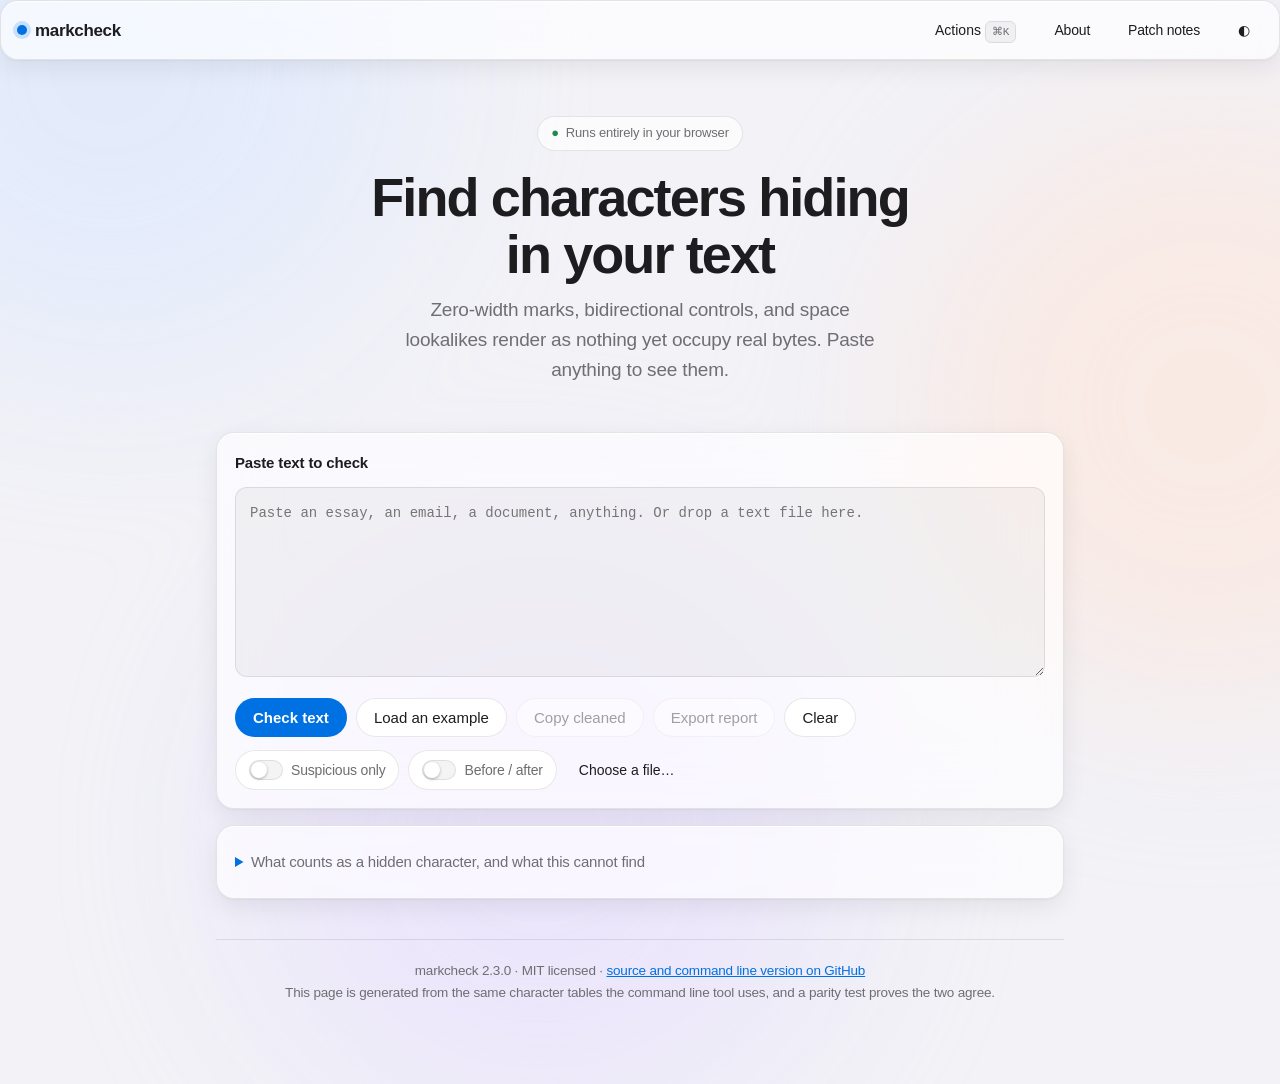
==== web/index.html @ 1e8bc2db "2.3.0: social preview cards A link to the site shared as a bare URL with no title, summary, or image" ====
<!DOCTYPE html>
<html lang="en">
<head>
<meta charset="utf-8">
<meta name="viewport" content="width=device-width, initial-scale=1">
<!-- frame-ancestors is deliberately absent: the CSP spec ignores it when the
     policy arrives in a meta element, so listing it here would imply a
     clickjacking protection that does not exist. It is sent as an HTTP response
     header instead (see web/vercel.json). connect-src 'none' is honoured in meta
     and is what backs the "nothing is uploaded" claim. -->
<meta http-equiv="Content-Security-Policy" content="default-src 'none';
  script-src 'unsafe-inline'; style-src 'unsafe-inline'; base-uri 'none';
  form-action 'none'; connect-src 'none'">
<meta name="referrer" content="no-referrer">
<meta name="color-scheme" content="light dark">
<title>markcheck - find hidden characters in text</title>
<meta name="description" content="Paste text and see the invisible Unicode
characters hiding in it. Runs entirely in your browser. Nothing is uploaded.">
<link rel="canonical" href="https://markcheck.org/">
<meta property="og:type" content="website">
<meta property="og:site_name" content="markcheck">
<meta property="og:url" content="https://markcheck.org/">
<meta property="og:title" content="markcheck - find hidden characters in text">
<meta property="og:description" content="Paste text and see the invisible Unicode characters hiding in it. Zero-width marks, bidirectional controls, and space lookalikes. Runs entirely in your browser; nothing is uploaded.">
<meta property="og:image" content="https://markcheck.org/og.png">
<meta property="og:image:width" content="1200">
<meta property="og:image:height" content="630">
<meta property="og:image:alt" content="markcheck: find characters hiding in your text">
<meta name="twitter:card" content="summary_large_image">
<meta name="twitter:title" content="markcheck - find hidden characters in text">
<meta name="twitter:description" content="Paste text and see the invisible Unicode characters hiding in it. Zero-width marks, bidirectional controls, and space lookalikes. Runs entirely in your browser; nothing is uploaded.">
<meta name="twitter:image" content="https://markcheck.org/og.png">
<style>
  /* Light is the base palette; dark overrides only the tokens. Both are also
     reachable through [data-theme] so the manual toggle wins in either
     direction, including against the OS preference. */
  :root {
    --bg: #f2f2f7;
    --bg-tint-a: #d8e6ff;
    --bg-tint-b: #ffe4d6;
    --bg-tint-c: #e6dcff;
    --glass: rgba(255, 255, 255, 0.66);
    --glass-solid: #ffffff;
    --glass-strong: rgba(255, 255, 255, 0.82);
    --edge: rgba(0, 0, 0, 0.09);
    --edge-lit: rgba(255, 255, 255, 0.9);
    --ink: #1d1d1f;
    --dim: #6e6e73;
    --faint: rgba(0, 0, 0, 0.045);
    --accent: #0071e3;
    --accent-ink: #ffffff;
    --ok: #1d8a4e;
    --info: #6e6e73;
    --low: #0a7ea4;
    --med: #b26a00;
    --high: #c9342b;
    --shadow: 0 1px 2px rgba(0,0,0,.05), 0 8px 24px rgba(0,0,0,.07);
    --shadow-lg: 0 2px 6px rgba(0,0,0,.06), 0 20px 50px rgba(0,0,0,.12);
    --radius: 18px;
    --radius-sm: 12px;
    --mono: ui-monospace, SFMono-Regular, "SF Mono", Menlo, Consolas, monospace;
    --sans: -apple-system, BlinkMacSystemFont, "SF Pro Text", "Segoe UI", Roboto,
            Helvetica, Arial, sans-serif;
    /* An overshoot curve reads as "physical" without a physics engine. */
    --spring: cubic-bezier(0.34, 1.56, 0.64, 1);
    --ease: cubic-bezier(0.22, 1, 0.36, 1);
  }
  @media (prefers-color-scheme: dark) {
    :root:not([data-theme="light"]) {
      --bg: #000000;
      --bg-tint-a: #0a2f6b;
      --bg-tint-b: #5c2a00;
      --bg-tint-c: #35206b;
      --glass: rgba(28, 28, 30, 0.62);
      --glass-solid: #1c1c1e;
      --glass-strong: rgba(38, 38, 41, 0.86);
      --edge: rgba(255, 255, 255, 0.11);
      --edge-lit: rgba(255, 255, 255, 0.14);
      --ink: #f5f5f7;
      --dim: #98989d;
      --faint: rgba(255, 255, 255, 0.06);
      --accent: #0a84ff;
      --ok: #30d158;
      --info: #98989d;
      --low: #64d2ff;
      --med: #ff9f0a;
      --high: #ff453a;
      --shadow: 0 1px 2px rgba(0,0,0,.4), 0 8px 24px rgba(0,0,0,.5);
      --shadow-lg: 0 2px 6px rgba(0,0,0,.5), 0 20px 50px rgba(0,0,0,.6);
    }
  }
  :root[data-theme="dark"] {
    --bg: #000000;
    --bg-tint-a: #0a2f6b;
    --bg-tint-b: #5c2a00;
    --bg-tint-c: #35206b;
    --glass: rgba(28, 28, 30, 0.62);
    --glass-solid: #1c1c1e;
    --glass-strong: rgba(38, 38, 41, 0.86);
    --edge: rgba(255, 255, 255, 0.11);
    --edge-lit: rgba(255, 255, 255, 0.14);
    --ink: #f5f5f7;
    --dim: #98989d;
    --faint: rgba(255, 255, 255, 0.06);
    --accent: #0a84ff;
    --ok: #30d158;
    --info: #98989d;
    --low: #64d2ff;
    --med: #ff9f0a;
    --high: #ff453a;
    --shadow: 0 1px 2px rgba(0,0,0,.4), 0 8px 24px rgba(0,0,0,.5);
    --shadow-lg: 0 2px 6px rgba(0,0,0,.5), 0 20px 50px rgba(0,0,0,.6);
  }

  * { box-sizing: border-box; }
  /* The nav is sticky, so anything scrolled to must stop clear of it or it
     lands underneath and cannot be clicked. */
  html { -webkit-text-size-adjust: 100%; scroll-padding-top: 76px; }
  body {
    margin: 0; background: var(--bg); color: var(--ink);
    font: 17px/1.6 var(--sans);
    letter-spacing: -0.011em;
    -webkit-font-smoothing: antialiased;
    min-height: 100vh;
    overflow-x: hidden;
  }

  /* Depth behind the glass. Fixed and pointer-events:none so it never
     interferes with selection or hit-testing. */
  .aura {
    position: fixed; inset: -20vmax; z-index: -1; pointer-events: none;
    filter: blur(90px); opacity: 0.55;
  }
  .aura i {
    position: absolute; display: block; border-radius: 50%;
    width: 46vmax; height: 46vmax;
  }
  .aura i:nth-child(1) { background: var(--bg-tint-a); top: 2%; left: 4%;
    animation: drift1 34s var(--ease) infinite alternate; }
  .aura i:nth-child(2) { background: var(--bg-tint-b); top: 26%; right: 2%;
    animation: drift2 42s var(--ease) infinite alternate; }
  .aura i:nth-child(3) { background: var(--bg-tint-c); bottom: 2%; left: 28%;
    animation: drift3 38s var(--ease) infinite alternate; }
  @keyframes drift1 { to { transform: translate3d(8vmax, 6vmax, 0) scale(1.15); } }
  @keyframes drift2 { to { transform: translate3d(-9vmax, 8vmax, 0) scale(1.1); } }
  @keyframes drift3 { to { transform: translate3d(6vmax, -7vmax, 0) scale(1.18); } }

  /* The glass surface. Applied only to a handful of large containers: a
     backdrop-filter per table row or preview span would be ruinous on a big
     paste, where the preview alone can emit thousands of nodes. */
  .glass {
    background: var(--glass);
    -webkit-backdrop-filter: blur(28px) saturate(180%);
    backdrop-filter: blur(28px) saturate(180%);
    border: 1px solid var(--edge);
    border-radius: var(--radius);
    box-shadow: var(--shadow), inset 0 1px 0 var(--edge-lit);
  }
  @supports not ((backdrop-filter: blur(1px)) or
                 (-webkit-backdrop-filter: blur(1px))) {
    .glass { background: var(--glass-solid); }
  }

  nav {
    position: sticky; top: 0; z-index: 50;
    display: flex; align-items: center; gap: 12px;
    padding: 10px 16px; margin: 0 0 8px;
    border-radius: 0; border-width: 0 0 1px;
    background: var(--glass-strong);
  }
  nav .wordmark {
    font-weight: 700; font-size: 17px; letter-spacing: -0.02em;
    display: flex; align-items: center; gap: 8px; margin-right: auto;
  }
  nav .dot {
    width: 10px; height: 10px; border-radius: 50%; background: var(--accent);
    box-shadow: 0 0 0 4px color-mix(in srgb, var(--accent) 18%, transparent);
  }
  nav a, .ghost {
    color: var(--ink); text-decoration: none; font-size: 14px;
    padding: 7px 12px; border-radius: 999px; border: 1px solid transparent;
    background: transparent; cursor: pointer; font-family: inherit;
    transition: background .25s var(--ease), border-color .25s var(--ease),
                transform .25s var(--spring);
  }
  nav a:hover, .ghost:hover { background: var(--faint); border-color: var(--edge); }
  nav a:active, .ghost:active { transform: scale(0.96); }
  .kbd {
    font: 11px/1 var(--mono); padding: 4px 6px; border-radius: 6px;
    border: 1px solid var(--edge); background: var(--faint); color: var(--dim);
  }

  main { max-width: 880px; margin: 0 auto; padding: 22px 16px 80px; }

  header.hero { text-align: center; padding: 26px 8px 30px; }
  header.hero h1 {
    font-size: clamp(34px, 7vw, 54px); line-height: 1.05; margin: 0 0 12px;
    letter-spacing: -0.035em; font-weight: 700;
  }
  header.hero p { color: var(--dim); margin: 0 auto; max-width: 46ch;
    font-size: clamp(16px, 2.2vw, 19px); }
  .badge {
    display: inline-flex; align-items: center; gap: 7px; margin-bottom: 18px;
    padding: 6px 13px; border-radius: 999px; font-size: 13px; color: var(--dim);
    border: 1px solid var(--edge); background: var(--glass);
  }
  .badge b { color: var(--ok); font-weight: 600; }

  .card { padding: 18px; margin: 16px 0; }
  .card h2 { font-size: 15px; margin: 0 0 12px; letter-spacing: -0.01em; }

  .drop { position: relative; }
  .drop.over::after {
    content: "Drop a text file to scan it here";
    position: absolute; inset: 0; display: grid; place-items: center;
    border-radius: var(--radius-sm); font-size: 15px; font-weight: 600;
    border: 2px dashed var(--accent); color: var(--accent);
    background: color-mix(in srgb, var(--accent) 10%, var(--glass-solid));
  }
  textarea {
    width: 100%; min-height: 190px; padding: 14px; border-radius: var(--radius-sm);
    border: 1px solid var(--edge); background: var(--faint);
    color: var(--ink); font: 14px/1.7 var(--mono); resize: vertical;
    transition: border-color .25s var(--ease), box-shadow .25s var(--ease);
  }
  textarea:focus {
    outline: none; border-color: var(--accent);
    box-shadow: 0 0 0 4px color-mix(in srgb, var(--accent) 22%, transparent);
  }

  .row { display: flex; flex-wrap: wrap; gap: 9px; margin-top: 13px;
         align-items: center; }
  button {
    font: 15px/1 var(--sans); font-weight: 500; padding: 11px 17px;
    border-radius: 999px; border: 1px solid var(--edge);
    background: var(--glass-solid); color: var(--ink); cursor: pointer;
    transition: transform .28s var(--spring), box-shadow .28s var(--ease),
                background .2s var(--ease), opacity .2s var(--ease);
  }
  button:hover:not([disabled]) { transform: translateY(-1px);
    box-shadow: var(--shadow); }
  button:active:not([disabled]) { transform: scale(0.96); }
  button:focus-visible, textarea:focus-visible, a:focus-visible,
  .ghost:focus-visible, .toggle:focus-visible,
  /* The toggle's real checkbox is visually hidden, so focus lands on an
     invisible element. Promote the ring to the label the visitor can see. */
  .toggle:has(input:focus-visible) {
    outline: 2px solid var(--accent); outline-offset: 2px;
  }
  button.primary {
    background: var(--accent); border-color: transparent; color: var(--accent-ink);
    font-weight: 600;
  }
  button[disabled] { opacity: 0.4; cursor: not-allowed; }

  .toggle {
    display: inline-flex; align-items: center; gap: 8px; cursor: pointer;
    font-size: 14px; color: var(--dim); padding: 8px 13px; border-radius: 999px;
    border: 1px solid var(--edge); background: var(--glass-solid);
    transition: color .2s var(--ease), border-color .2s var(--ease);
  }
  .toggle input { position: absolute; opacity: 0; pointer-events: none; }
  .toggle .track {
    width: 34px; height: 20px; border-radius: 999px; background: var(--faint);
    border: 1px solid var(--edge); position: relative;
    transition: background .3s var(--ease);
  }
  .toggle .track::after {
    content: ""; position: absolute; top: 1px; left: 1px;
    width: 16px; height: 16px; border-radius: 50%; background: var(--glass-solid);
    box-shadow: 0 1px 3px rgba(0,0,0,.3);
    transition: transform .32s var(--spring);
  }
  .toggle input:checked + .track { background: var(--accent); }
  .toggle input:checked + .track::after { transform: translateX(14px); }
  .toggle:has(input:checked) { color: var(--ink); border-color: var(--accent); }

  .verdict {
    /* Top-aligned, not centred: the lede grows taller than the number once the
       severity bar and chips are in it, and centring floats the figure away
       from the sentence it belongs to. */
    display: flex; align-items: flex-start; gap: 16px; padding: 18px 20px;
    border-left: 3px solid var(--edge);
  }
  .verdict.clean { border-left-color: var(--ok); }
  .verdict.found { border-left-color: var(--high); }
  .verdict .num {
    font-size: 40px; font-weight: 700; letter-spacing: -0.03em;
    font-variant-numeric: tabular-nums; line-height: 1;
    /* Optically seat the digits on the lede's first baseline. */
    margin-top: -2px;
  }
  .verdict .lede { font-size: 15px; color: var(--dim); }
  .verdict .lede strong { color: var(--ink); font-weight: 600; }

  .chips { display: flex; flex-wrap: wrap; gap: 7px; margin-top: 12px; }
  .chip {
    display: inline-flex; align-items: center; gap: 6px; padding: 5px 11px;
    border-radius: 999px; font-size: 12.5px; font-weight: 500;
    border: 1px solid var(--edge); background: var(--faint); color: var(--dim);
  }
  .chip::before {
    content: ""; width: 7px; height: 7px; border-radius: 50%;
    background: currentColor;
  }
  .chip.info { color: var(--info); }
  .chip.low { color: var(--low); }
  .chip.medium { color: var(--med); }
  .chip.high { color: var(--high); }

  /* Severity bar: one flex row of weighted segments. Pure CSS, no chart lib. */
  .sevbar {
    display: flex; height: 8px; border-radius: 999px; overflow: hidden;
    margin-top: 14px; background: var(--faint);
  }
  .sevbar span { transition: flex-grow .7s var(--ease); }
  .sevbar .info { background: var(--info); }
  .sevbar .low { background: var(--low); }
  .sevbar .medium { background: var(--med); }
  .sevbar .high { background: var(--high); }

  table { width: 100%; border-collapse: collapse; font-size: 14px; }
  th, td { text-align: left; padding: 10px 12px;
    border-bottom: 1px solid var(--edge); vertical-align: top; }
  th { color: var(--dim); font-weight: 600; font-size: 12px;
    text-transform: uppercase; letter-spacing: 0.04em; }
  tbody tr { transition: background .18s var(--ease); }
  tbody tr:hover { background: var(--faint); }
  td.cp { font-family: var(--mono); white-space: nowrap; font-size: 13px; }
  .legit { color: var(--ok); font-size: 12.5px; }
  .marker {
    background: var(--high); color: #fff; border-radius: 4px; padding: 0 4px;
    font-family: var(--mono); font-size: 11px;
  }
  #preview {
    white-space: pre-wrap; word-break: break-word; font: 13px/2 var(--mono);
    background: var(--faint); border: 1px solid var(--edge);
    border-radius: var(--radius-sm); padding: 14px; margin-top: 10px;
    max-height: 420px; overflow: auto;
  }
  .scroll { overflow-x: auto; -webkit-overflow-scrolling: touch; }
  .note { color: var(--dim); font-size: 13px; margin: 12px 0 0; }

  details { margin-top: 20px; }
  summary { cursor: pointer; color: var(--dim); font-size: 15px; padding: 6px 0; }
  summary::marker { color: var(--accent); }
  .scope { font-size: 15px; color: var(--dim); }
  .scope strong { color: var(--ink); }

  footer {
    margin-top: 40px; padding-top: 20px; border-top: 1px solid var(--edge);
    color: var(--dim); font-size: 13.5px; text-align: center;
  }
  footer a { color: var(--accent); }
  .visits {
    display: inline-flex; align-items: center; gap: 7px; margin-top: 12px;
    padding: 6px 13px; border-radius: 999px; font-size: 12.5px;
    border: 1px solid var(--edge); background: var(--faint);
    font-variant-numeric: tabular-nums;
  }

  /* Command palette */
  .scrim {
    position: fixed; inset: 0; z-index: 100; display: none;
    background: rgba(0,0,0,.32); padding: 12vh 16px 16px;
    -webkit-backdrop-filter: blur(6px); backdrop-filter: blur(6px);
  }
  .scrim[open] { display: block; animation: fade .2s var(--ease); }
  .palette {
    max-width: 560px; margin: 0 auto; overflow: hidden;
    background: var(--glass-strong);
    -webkit-backdrop-filter: blur(34px) saturate(180%);
    backdrop-filter: blur(34px) saturate(180%);
    border: 1px solid var(--edge); border-radius: var(--radius);
    box-shadow: var(--shadow-lg);
    animation: pop .32s var(--spring);
  }
  .palette input {
    width: 100%; padding: 17px 20px; border: 0; border-bottom: 1px solid var(--edge);
    background: transparent; color: var(--ink); font: 17px var(--sans);
  }
  .palette input:focus { outline: none; }
  .palette ul { list-style: none; margin: 0; padding: 7px; max-height: 44vh;
    overflow: auto; }
  .palette li {
    padding: 11px 14px; border-radius: 10px; cursor: pointer; font-size: 15px;
    display: flex; align-items: center; gap: 11px;
  }
  .palette li[aria-selected="true"] { background: var(--accent);
    color: var(--accent-ink); }
  .palette li[aria-selected="true"] .hint { color: var(--accent-ink); opacity: .8; }
  .palette .hint { margin-left: auto; font-size: 12px; color: var(--dim); }
  .palette .empty { padding: 22px; text-align: center; color: var(--dim);
    font-size: 14px; }

  #toast {
    position: fixed; left: 50%; bottom: 26px; z-index: 200;
    transform: translate(-50%, 130%); opacity: 0;
    padding: 12px 20px; border-radius: 999px; font-size: 14px; font-weight: 500;
    background: var(--glass-strong); border: 1px solid var(--edge);
    -webkit-backdrop-filter: blur(24px); backdrop-filter: blur(24px);
    box-shadow: var(--shadow-lg); pointer-events: none;
    transition: transform .45s var(--spring), opacity .3s var(--ease);
  }
  #toast.show { transform: translate(-50%, 0); opacity: 1; }

  .reveal { animation: rise .5s var(--ease) both; }
  @keyframes rise { from { opacity: 0; transform: translateY(10px); } }
  @keyframes fade { from { opacity: 0; } }
  @keyframes pop { from { opacity: 0; transform: translateY(-8px) scale(.97); } }

  @media (max-width: 560px) {
    main { padding: 16px 12px 64px; }
    .row button, .row .toggle { flex: 1 1 auto; justify-content: center; }
    nav .hide-sm { display: none; }
    .verdict { flex-direction: column; align-items: flex-start; gap: 8px; }
  }

  /* Accessibility: motion, transparency, and contrast are user preferences,
     not decoration we get to insist on. */
  @media (prefers-reduced-motion: reduce) {
    *, *::before, *::after {
      animation-duration: .001ms !important; animation-iteration-count: 1 !important;
      transition-duration: .001ms !important; scroll-behavior: auto !important;
    }
  }
  @media (prefers-reduced-transparency: reduce) {
    .glass, nav, .palette, #toast { background: var(--glass-solid);
      -webkit-backdrop-filter: none; backdrop-filter: none; }
    .aura { display: none; }
  }
  @media (prefers-contrast: more) {
    :root { --edge: currentColor; --dim: var(--ink); }
    .glass, nav, .palette { background: var(--glass-solid);
      -webkit-backdrop-filter: none; backdrop-filter: none; }
    .aura { display: none; }
  }
</style>
</head>
<body>
<div class="aura" aria-hidden="true"><i></i><i></i><i></i></div>

<nav class="glass">
  <span class="wordmark"><span class="dot"></span>markcheck</span>
  <button class="ghost hide-sm" id="palette-open" aria-label="Open command palette">
    Actions <span class="kbd">⌘K</span>
  </button>
  <a href="about.html">About</a>
  <a href="changelog.html">Patch notes</a>
  <button class="ghost" id="theme" aria-label="Switch colour theme"
    title="Switch colour theme">◐</button>
</nav>

<main>
  <header class="hero">
    <span class="badge"><b>●</b> Runs entirely in your browser</span>
    <h1>Find characters hiding<br>in your text</h1>
    <p>Zero-width marks, bidirectional controls, and space lookalikes render as
      nothing yet occupy real bytes. Paste anything to see them.</p>
  </header>

  <section class="card glass drop" id="drop">
    <h2><label for="input">Paste text to check</label></h2>
    <textarea id="input" spellcheck="false"
      placeholder="Paste an essay, an email, a document, anything. Or drop a text file here."></textarea>
    <div class="row">
      <button class="primary" id="scan">Check text</button>
      <button id="demo">Load an example</button>
      <button id="clean">Copy cleaned</button>
      <button id="export">Export report</button>
      <button id="clear">Clear</button>
    </div>
    <div class="row">
      <label class="toggle" title="Hide the annotated, likely-legitimate hits">
        <input type="checkbox" id="susp"><span class="track"></span>
        Suspicious only
      </label>
      <label class="toggle" title="Show the cleaned text beside the original">
        <input type="checkbox" id="diff"><span class="track"></span>
        Before / after
      </label>
      <input type="file" id="file" accept=".txt,.md,.csv,.json,.log,text/*"
        hidden>
      <button class="ghost" id="pick">Choose a file…</button>
    </div>
  </section>

  <noscript>
    <p class="card glass">This page needs JavaScript. It runs the whole scan
      locally in your browser, which is why nothing is ever uploaded.</p>
  </noscript>

  <div id="out" role="status" aria-live="polite"></div>

  <details class="card glass">
    <summary>What counts as a hidden character, and what this cannot find</summary>
    <div class="scope">
      <p>Six categories of characters that render as nothing, or as an ordinary
      space, while occupying real bytes: zero-width characters, invisible format
      controls, bidirectional controls, variation selectors, nonstandard
      whitespace, and the Unicode Tags block. People use that gap for text
      watermarking, for steganographic payloads, and for Trojan-Source attacks
      (CVE-2021-42574). A seventh, opt-in category covering every remaining
      Unicode default-ignorable code point is available in the command line
      tool.</p>
      <p><strong>Every hit is rated.</strong> Annotated, likely-legitimate uses
      (a byte-order mark at the start of a file, a joiner between two emoji,
      French punctuation spacing) are <em>info</em>. Unexplained invisibles are
      <em>medium</em>. The members that reorder text or smuggle payloads are
      <em>high</em>. "Suspicious only" hides the benign ones.</p>
      <p><strong>What this cannot find.</strong> Statistical watermarks, the
      kind that bias which ordinary word a model picks, add no characters at
      all. Nothing in the bytes can reveal them, so no scanner can find them,
      this one included. A hidden-character mark and a statistical one are
      different mechanisms, and only the first leaves anything to find. Where a
      vendor is reported to use either, treat that claim as something to verify
      against that vendor's own documentation: markcheck carries no vendor list
      and takes no position on intent.</p>
      <p><strong>A clean result means "no hidden characters."</strong> It does
      not mean "not AI-generated."</p>
    </div>
  </details>

  <footer>
    markcheck 2.3.0 &middot; MIT licensed &middot;
    <a href="https://github.com/MavProDev/markcheck" rel="noopener noreferrer">source
    and command line version on GitHub</a><br>
    This page is generated from the same character tables the command line tool
    uses, and a parity test proves the two agree.
    <br><!--VISITOR_COUNT-->
  </footer>
</main>

<div class="scrim" id="scrim" role="dialog" aria-modal="true"
  aria-label="Command palette">
  <div class="palette">
    <input id="palette-input" placeholder="Type a command…" spellcheck="false"
      autocomplete="off">
    <ul id="palette-list" role="listbox"></ul>
  </div>
</div>

<div id="toast" role="status" aria-live="polite"></div>

<script>
// GENERATED FROM markcheck.py. Do not edit by hand.
// Regenerate with tools/build_web.py so the browser and the CLI cannot drift.
const T = {"SINGLES":{"173":["SOFT HYPHEN","invisible-format"],"847":["COMBINING GRAPHEME JOINER","invisible-format"],"1564":["ARABIC LETTER MARK","bidi"],"4447":["HANGUL CHOSEONG FILLER","invisible-format"],"4448":["HANGUL JUNGSEONG FILLER","invisible-format"],"6068":["KHMER VOWEL INHERENT AQ","invisible-format"],"6069":["KHMER VOWEL INHERENT AA","invisible-format"],"6158":["MONGOLIAN VOWEL SEPARATOR","invisible-format"],"8203":["ZERO WIDTH SPACE","zero-width"],"8204":["ZERO WIDTH NON-JOINER","zero-width"],"8205":["ZERO WIDTH JOINER","zero-width"],"8206":["LEFT-TO-RIGHT MARK","bidi"],"8207":["RIGHT-TO-LEFT MARK","bidi"],"8234":["LEFT-TO-RIGHT EMBEDDING","bidi"],"8235":["RIGHT-TO-LEFT EMBEDDING","bidi"],"8236":["POP DIRECTIONAL FORMATTING","bidi"],"8237":["LEFT-TO-RIGHT OVERRIDE","bidi"],"8238":["RIGHT-TO-LEFT OVERRIDE","bidi"],"8288":["WORD JOINER","zero-width"],"8289":["FUNCTION APPLICATION","zero-width"],"8290":["INVISIBLE TIMES","zero-width"],"8291":["INVISIBLE SEPARATOR","zero-width"],"8292":["INVISIBLE PLUS","zero-width"],"8294":["LEFT-TO-RIGHT ISOLATE","bidi"],"8295":["RIGHT-TO-LEFT ISOLATE","bidi"],"8296":["FIRST STRONG ISOLATE","bidi"],"8297":["POP DIRECTIONAL ISOLATE","bidi"],"8298":["INHIBIT SYMMETRIC SWAPPING","invisible-format"],"8299":["ACTIVATE SYMMETRIC SWAPPING","invisible-format"],"8300":["INHIBIT ARABIC FORM SHAPING","invisible-format"],"8301":["ACTIVATE ARABIC FORM SHAPING","invisible-format"],"8302":["NATIONAL DIGIT SHAPES","invisible-format"],"8303":["NOMINAL DIGIT SHAPES","invisible-format"],"10240":["BRAILLE PATTERN BLANK","invisible-format"],"12644":["HANGUL FILLER","invisible-format"],"65279":["ZERO WIDTH NO-BREAK SPACE (BOM)","zero-width"],"65440":["HALFWIDTH HANGUL FILLER","invisible-format"],"65529":["INTERLINEAR ANNOTATION ANCHOR","invisible-format"],"65530":["INTERLINEAR ANNOTATION SEPARATOR","invisible-format"],"65531":["INTERLINEAR ANNOTATION TERMINATOR","invisible-format"]},"WS":{"133":"NEXT LINE (NEL)","160":"NO-BREAK SPACE","5760":"OGHAM SPACE MARK","8192":"EN QUAD","8193":"EM QUAD","8194":"EN SPACE","8195":"EM SPACE","8196":"THREE-PER-EM SPACE","8197":"FOUR-PER-EM SPACE","8198":"SIX-PER-EM SPACE","8199":"FIGURE SPACE","8200":"PUNCTUATION SPACE","8201":"THIN SPACE","8202":"HAIR SPACE","8232":"LINE SEPARATOR","8233":"PARAGRAPH SEPARATOR","8239":"NARROW NO-BREAK SPACE","8287":"MEDIUM MATHEMATICAL SPACE","12288":"IDEOGRAPHIC SPACE"},"TAGS":{"917505":"LANGUAGE TAG","917536":"TAG SPACE","917537":"TAG EXCLAMATION MARK","917538":"TAG QUOTATION MARK","917539":"TAG NUMBER SIGN","917540":"TAG DOLLAR SIGN","917541":"TAG PERCENT SIGN","917542":"TAG AMPERSAND","917543":"TAG APOSTROPHE","917544":"TAG LEFT PARENTHESIS","917545":"TAG RIGHT PARENTHESIS","917546":"TAG ASTERISK","917547":"TAG PLUS SIGN","917548":"TAG COMMA","917549":"TAG HYPHEN-MINUS","917550":"TAG FULL STOP","917551":"TAG SOLIDUS","917552":"TAG DIGIT ZERO","917553":"TAG DIGIT ONE","917554":"TAG DIGIT TWO","917555":"TAG DIGIT THREE","917556":"TAG DIGIT FOUR","917557":"TAG DIGIT FIVE","917558":"TAG DIGIT SIX","917559":"TAG DIGIT SEVEN","917560":"TAG DIGIT EIGHT","917561":"TAG DIGIT NINE","917562":"TAG COLON","917563":"TAG SEMICOLON","917564":"TAG LESS-THAN SIGN","917565":"TAG EQUALS SIGN","917566":"TAG GREATER-THAN SIGN","917567":"TAG QUESTION MARK","917568":"TAG COMMERCIAL AT","917569":"TAG LATIN CAPITAL LETTER A","917570":"TAG LATIN CAPITAL LETTER B","917571":"TAG LATIN CAPITAL LETTER C","917572":"TAG LATIN CAPITAL LETTER D","917573":"TAG LATIN CAPITAL LETTER E","917574":"TAG LATIN CAPITAL LETTER F","917575":"TAG LATIN CAPITAL LETTER G","917576":"TAG LATIN CAPITAL LETTER H","917577":"TAG LATIN CAPITAL LETTER I","917578":"TAG LATIN CAPITAL LETTER J","917579":"TAG LATIN CAPITAL LETTER K","917580":"TAG LATIN CAPITAL LETTER L","917581":"TAG LATIN CAPITAL LETTER M","917582":"TAG LATIN CAPITAL LETTER N","917583":"TAG LATIN CAPITAL LETTER O","917584":"TAG LATIN CAPITAL LETTER P","917585":"TAG LATIN CAPITAL LETTER Q","917586":"TAG LATIN CAPITAL LETTER R","917587":"TAG LATIN CAPITAL LETTER S","917588":"TAG LATIN CAPITAL LETTER T","917589":"TAG LATIN CAPITAL LETTER U","917590":"TAG LATIN CAPITAL LETTER V","917591":"TAG LATIN CAPITAL LETTER W","917592":"TAG LATIN CAPITAL LETTER X","917593":"TAG LATIN CAPITAL LETTER Y","917594":"TAG LATIN CAPITAL LETTER Z","917595":"TAG LEFT SQUARE BRACKET","917596":"TAG REVERSE SOLIDUS","917597":"TAG RIGHT SQUARE BRACKET","917598":"TAG CIRCUMFLEX ACCENT","917599":"TAG LOW LINE","917600":"TAG GRAVE ACCENT","917601":"TAG LATIN SMALL LETTER A","917602":"TAG LATIN SMALL LETTER B","917603":"TAG LATIN SMALL LETTER C","917604":"TAG LATIN SMALL LETTER D","917605":"TAG LATIN SMALL LETTER E","917606":"TAG LATIN SMALL LETTER F","917607":"TAG LATIN SMALL LETTER G","917608":"TAG LATIN SMALL LETTER H","917609":"TAG LATIN SMALL LETTER I","917610":"TAG LATIN SMALL LETTER J","917611":"TAG LATIN SMALL LETTER K","917612":"TAG LATIN SMALL LETTER L","917613":"TAG LATIN SMALL LETTER M","917614":"TAG LATIN SMALL LETTER N","917615":"TAG LATIN SMALL LETTER O","917616":"TAG LATIN SMALL LETTER P","917617":"TAG LATIN SMALL LETTER Q","917618":"TAG LATIN SMALL LETTER R","917619":"TAG LATIN SMALL LETTER S","917620":"TAG LATIN SMALL LETTER T","917621":"TAG LATIN SMALL LETTER U","917622":"TAG LATIN SMALL LETTER V","917623":"TAG LATIN SMALL LETTER W","917624":"TAG LATIN SMALL LETTER X","917625":"TAG LATIN SMALL LETTER Y","917626":"TAG LATIN SMALL LETTER Z","917627":"TAG LEFT CURLY BRACKET","917628":"TAG VERTICAL LINE","917629":"TAG RIGHT CURLY BRACKET","917630":"TAG TILDE","917631":"CANCEL TAG"},"FVS":{"6155":"MONGOLIAN FREE VARIATION SELECTOR ONE","6156":"MONGOLIAN FREE VARIATION SELECTOR TWO","6157":"MONGOLIAN FREE VARIATION SELECTOR THREE","6159":"MONGOLIAN FREE VARIATION SELECTOR FOUR"},"REPL":{"133":"\n","160":" ","5760":" ","8192":" ","8193":" ","8194":" ","8195":" ","8196":" ","8197":" ","8198":" ","8199":" ","8200":" ","8201":" ","8202":" ","8232":"\n","8233":"\n","8239":" ","8287":" ","12288":" "},"CATEGORIES":["zero-width","invisible-format","bidi","variation-selector","tag","whitespace","default-ignorable"],"DEFAULTS":["zero-width","invisible-format","bidi","variation-selector","tag","whitespace"],"DESCRIPTIONS":{"zero-width":"Zero-advance invisibles (ZWSP, ZWJ, ZWNJ, word joiner, invisible math operators, BOM). ZWJ is also a valid emoji and Indic joiner; likely-legitimate uses are annotated.","invisible-format":"Format and filler code points that render blank (soft hyphen, grapheme joiner, script fillers, interlinear annotation, deprecated format controls).","bidi":"Bidirectional controls. Valid in RTL scripts; the override and isolate members enable Trojan-Source reordering.","variation-selector":"Variation selectors. Normally style glyphs; can carry hidden payloads.","tag":"Unicode Tags block. Invisible; used for text smuggling and prompt injection. Rare in ordinary prose.","whitespace":"Nonstandard whitespace (NBSP, narrow no-break space, en and em spaces, line and paragraph separators). Renders like a space but differs from ASCII space; the class behind the 2025 NNBSP fingerprint reports. Common in typeset and word-processor text; --exclude whitespace to skip.","default-ignorable":"OPT-IN. Every remaining Unicode Default_Ignorable_Code_Point not covered above, including reserved ranges. Off by default because it is noisy; enable with --include-default-ignorables for forensic work."},"PICTO":[[126976,129791],[9728,10175],[127462,127487],[11008,11263],[65039,65039]],"SEVERITIES":["info","low","medium","high"],"HIGH_BIDI":[[8234,8238],[8294,8297]],"DI":[[173,173],[847,847],[1564,1564],[4447,4448],[6068,6069],[6155,6159],[8203,8207],[8234,8238],[8288,8303],[12644,12644],[65024,65039],[65279,65279],[65440,65440],[65520,65528],[113824,113827],[119155,119162],[917504,921599]],"DI_NAME":"DEFAULT IGNORABLE CODE POINT","DIGITS":[[48,57],[178,179],[185,185],[1632,1641],[1776,1785],[1984,1993],[2406,2415],[2534,2543],[2662,2671],[2790,2799],[2918,2927],[3046,3055],[3174,3183],[3302,3311],[3430,3439],[3558,3567],[3664,3673],[3792,3801],[3872,3881],[4160,4169],[4240,4249],[4969,4977],[6112,6121],[6160,6169],[6470,6479],[6608,6618],[6784,6793],[6800,6809],[6992,7001],[7088,7097],[7232,7241],[7248,7257],[8304,8304],[8308,8313],[8320,8329],[9312,9320],[9332,9340],[9352,9360],[9450,9450],[9461,9469],[9471,9471],[10102,10110],[10112,10120],[10122,10130],[42528,42537],[43216,43225],[43264,43273],[43472,43481],[43504,43513],[43600,43609],[44016,44025],[65296,65305],[66720,66729],[68160,68163],[68912,68921],[69216,69224],[69714,69722],[69734,69743],[69872,69881],[69942,69951],[70096,70105],[70384,70393],[70736,70745],[70864,70873],[71248,71257],[71360,71369],[71472,71481],[71904,71913],[72016,72025],[72784,72793],[73040,73049],[73120,73129],[73552,73561],[92768,92777],[92864,92873],[93008,93017],[120782,120831],[123200,123209],[123632,123641],[124144,124153],[125264,125273],[127232,127242],[130032,130041]],"UNICODE_VERSION":"15.1.0","VERSION":"2.3.0"};

function pictographic(cp) {
  for (const [lo, hi] of T.PICTO) { if (cp >= lo && cp <= hi) return true; }
  return false;
}

function classify(cp) {
  const s = T.SINGLES[cp];
  if (s) return { name: s[0], category: s[1] };
  if ((cp >= 0xFE00 && cp <= 0xFE0F) || (cp >= 0xE0100 && cp <= 0xE01EF)) {
    const n = cp <= 0xFE0F ? cp - 0xFE00 + 1 : cp - 0xE0100 + 17;
    return { name: "VARIATION SELECTOR-" + n, category: "variation-selector" };
  }
  // Mongolian free variation selectors. U+180E (VOWEL SEPARATOR) falls in
  // this span but is handled by T.SINGLES above, so it is skipped here.
  const fvs = T.FVS[cp];
  if (fvs) return { name: fvs, category: "variation-selector" };
  const tag = T.TAGS[cp];
  if (tag) return { name: tag, category: "tag" };
  const w = T.WS[cp];
  if (w) return { name: w, category: "whitespace" };
  if (inRanges(cp, T.DI)) {
    return { name: T.DI_NAME, category: "default-ignorable" };
  }
  return null;
}

function inRanges(cp, ranges) {
  let lo = 0, hi = ranges.length - 1;
  while (lo <= hi) {
    const mid = (lo + hi) >> 1;
    if (cp < ranges[mid][0]) { hi = mid - 1; }
    else if (cp > ranges[mid][1]) { lo = mid + 1; }
    else { return true; }
  }
  return false;
}

// Mirrors markcheck.severity.
function severity(cp, category, note) {
  if (note) return "info";
  if (category === "tag" || inRanges(cp, T.HIGH_BIDI)) return "high";
  if (category === "whitespace") return "low";
  if (category === "default-ignorable") return "low";
  return "medium";
}

// Mirrors markcheck._note. isDigit reproduces Python str.isdigit exactly, from
// a range table generated off CPython itself: \p{Nd} alone misses the 128
// digits outside that category, and \p{Nd}|\p{No} over-matches (U+00BC VULGAR
// FRACTION ONE QUARTER is No, but not a digit).
function isDigit(ch) {
  return ch !== "" && inRanges(ch.codePointAt(0), T.DIGITS);
}

function note(chars, i, cp) {
  if (i === 0 && cp === 0xFEFF) return "BOM at file start (conventional)";
  if (cp === 0x200D) {
    const prev = i ? chars[i - 1].codePointAt(0) : -1;
    const nxt = i + 1 < chars.length ? chars[i + 1].codePointAt(0) : -1;
    if (pictographic(prev) && pictographic(nxt)) {
      return "joins two emoji (likely legitimate)";
    }
  }
  if (cp === 0xFE0E || cp === 0xFE0F) {
    const prev = i ? chars[i - 1].codePointAt(0) : -1;
    if (pictographic(prev)) {
      return "emoji presentation selector (likely legitimate)";
    }
  }
  if (cp === 0x00A0 || cp === 0x202F) {
    const prev = i ? chars[i - 1] : "";
    const nxt = i + 1 < chars.length ? chars[i + 1] : "";
    if (":;!?\u00BB%".includes(nxt) && nxt !== "") {
      return "French-style punctuation spacing (likely legitimate)";
    }
    if (prev === "\u00AB") {
      return "French-style punctuation spacing (likely legitimate)";
    }
    if (isDigit(prev) && isDigit(nxt)) return "digit grouping (likely legitimate)";
  }
  return "";
}

// Iterate by code point, matching Python string indexing on astral characters.
// Returns { hits, total, capped }, mirroring Python's ScanResult: total is the
// true count, hits holds at most maxHits records so a paste that is mostly
// hidden characters cannot grow an unbounded array in the tab.
function scan(text, categories, maxHits, minSeverity) {
  const threshold = T.SEVERITIES.indexOf(minSeverity || "info");
  const chars = Array.from(text);
  const hits = [];
  let total = 0, capped = false;
  let line = 1, col = 0;
  for (let i = 0; i < chars.length; i++) {
    const ch = chars[i];
    col += 1;
    const cp = ch.codePointAt(0);
    const info = classify(cp);
    if (info && categories.has(info.category)) {
      const n = note(chars, i, cp);
      const level = severity(cp, info.category, n);
      if (T.SEVERITIES.indexOf(level) >= threshold) {
        total += 1;
        if (maxHits && hits.length >= maxHits) {
          capped = true;
        } else {
          hits.push({ index: i, line: line, column: col, char: ch,
                      codepoint: cp,
                      codepointHex: "U+" + cp.toString(16).toUpperCase()
                        .padStart(4, "0"),
                      name: info.name, category: info.category,
                      severity: level, note: n });
        }
      }
    }
    if (ch === "\n") { line += 1; col = 0; }
  }
  return { hits: hits, total: total, capped: capped };
}

function stripHidden(text, categories, minSeverity) {
  const threshold = T.SEVERITIES.indexOf(minSeverity || "info");
  const chars = Array.from(text);
  let out = "";
  for (let i = 0; i < chars.length; i++) {
    const ch = chars[i];
    const cp = ch.codePointAt(0);
    const info = classify(cp);
    if (!info || !categories.has(info.category)) { out += ch; continue; }
    if (threshold) {
      const level = severity(cp, info.category, note(chars, i, cp));
      if (T.SEVERITIES.indexOf(level) < threshold) { out += ch; continue; }
    }
    out += (T.REPL[cp] !== undefined ? T.REPL[cp] : "");
  }
  return out;
}


const ALL = new Set(T.DEFAULTS);
const $ = function (id) { return document.getElementById(id); };

// Rendering one span per character is linear in document length, so the
// inline preview is capped. The scan itself is not capped: the counts and the
// table always describe the whole text.
const PREVIEW_LIMIT = 8000;
const TABLE_LIMIT = 300;
// Cap stored hit records so a very large paste that is mostly hidden
// characters cannot grow an unbounded array; the count stays exact.
const SCAN_LIMIT = 200000;
const DEBOUNCE_MS = 150;
// Only the first rows animate in. Staggering 300 rows would cost more than the
// scan itself and reads as sluggish rather than polished.
const STAGGER_MAX = 18;

const REDUCED = window.matchMedia &&
  window.matchMedia("(prefers-reduced-motion: reduce)").matches;

function escapeHtml(s) {
  return s.replace(/&/g, "&amp;").replace(/</g, "&lt;")
          .replace(/>/g, "&gt;").replace(/"/g, "&quot;")
          .replace(/'/g, "&#39;");
}

function plural(n, word) {
  return n.toLocaleString() + " " + word + (n === 1 ? "" : "s");
}

function toast(msg) {
  const el = $("toast");
  el.textContent = msg;
  el.classList.add("show");
  clearTimeout(el._t);
  el._t = setTimeout(function () { el.classList.remove("show"); }, 1900);
}

// Theme: follow the OS until the visitor states a preference, then remember it.
const savedTheme = (function () {
  try { return localStorage.getItem("markcheck-theme"); } catch (e) { return null; }
})();
if (savedTheme) { document.documentElement.setAttribute("data-theme", savedTheme); }
$("theme").addEventListener("click", function () {
  const dark = window.matchMedia("(prefers-color-scheme: dark)").matches;
  const current = document.documentElement.getAttribute("data-theme") ||
    (dark ? "dark" : "light");
  const next = current === "dark" ? "light" : "dark";
  document.documentElement.setAttribute("data-theme", next);
  try { localStorage.setItem("markcheck-theme", next); } catch (e) { /* private mode */ }
  toast(next === "dark" ? "Dark" : "Light");
});

function currentSeverity() { return $("susp").checked ? "medium" : "info"; }

// Count up to the final number. Cheap, and it draws the eye to the one figure
// that matters. Skipped entirely when the visitor asked for less motion.
function countUp(el, target) {
  if (REDUCED || target === 0) { el.textContent = target.toLocaleString(); return; }
  const start = performance.now();
  const dur = Math.min(900, 260 + target * 8);
  (function step(now) {
    const t = Math.min(1, (now - start) / dur);
    const eased = 1 - Math.pow(1 - t, 3);
    el.textContent = Math.round(target * eased).toLocaleString();
    if (t < 1) { requestAnimationFrame(step); }
  })(start);
}

function buildPreview(chars, hits) {
  // Map index to the hit so the label needs no second scan per character.
  const byIndex = new Map();
  hits.forEach(function (h) { byIndex.set(h.index, h); });
  const limit = Math.min(chars.length, PREVIEW_LIMIT);
  const parts = [];
  for (let i = 0; i < limit; i++) {
    const hit = byIndex.get(i);
    parts.push(hit
      ? '<span class="marker" title="' + escapeHtml(hit.name) + '">' +
        hit.codepointHex + "</span>"
      : escapeHtml(chars[i]));
  }
  let html = '<div id="preview">' + parts.join("") + "</div>";
  if (chars.length > limit) {
    html += '<p class="note">Preview stops at ' +
      PREVIEW_LIMIT.toLocaleString() + " characters. The counts and the " +
      "table above cover the whole text.</p>";
  }
  return html;
}

function severityBar(hits) {
  const order = T.SEVERITIES;
  const by = {};
  hits.forEach(function (h) { by[h.severity] = (by[h.severity] || 0) + 1; });
  const segments = order.filter(function (s) { return by[s]; }).map(function (s) {
    return '<span class="' + s + '" style="flex-grow:' + by[s] + '"></span>';
  }).join("");
  const chips = order.slice().reverse().filter(function (s) { return by[s]; })
    .map(function (s) {
      return '<span class="chip ' + s + '">' + s + " " + by[s] + "</span>";
    }).join("");
  return { bar: '<div class="sevbar">' + segments + "</div>",
           chips: '<div class="chips">' + chips + "</div>" };
}

let lastResult = null;

function render() {
  const text = $("input").value;
  const out = $("out");
  const minSev = currentSeverity();
  if (!text) {
    out.innerHTML = "";
    $("clean").disabled = true;
    $("export").disabled = true;
    lastResult = null;
    return;
  }
  const result = scan(text, ALL, SCAN_LIMIT, minSev);
  const hits = result.hits;
  const total = result.total;
  const chars = Array.from(text);
  lastResult = { result: result, text: text, minSeverity: minSev };
  $("clean").disabled = total === 0;
  $("export").disabled = total === 0;

  if (!total) {
    out.innerHTML =
      '<div class="card glass verdict clean reveal">' +
      '<div class="num">0</div><div class="lede"><strong>Clean.</strong> ' +
      "No hidden characters in " + plural(chars.length, "character") + ". " +
      "That does not mean the text was not written by an AI — see below for " +
      "what this cannot detect.</div></div>";
    return;
  }

  const sev = severityBar(hits);
  const byCat = {};
  hits.forEach(function (h) { byCat[h.category] = (byCat[h.category] || 0) + 1; });
  const cats = Object.keys(byCat).sort().map(function (c) {
    return '<span class="chip">' + c + " " + byCat[c] + "</span>";
  }).join("");

  let html = '<div class="card glass verdict found reveal">' +
    '<div class="num" id="hitcount">0</div>' +
    '<div class="lede"><strong>' +
    (total === 1 ? "hidden character" : "hidden characters") + "</strong> in " +
    plural(chars.length, "character") + "." +
    (result.capped ? " List capped at " + hits.length.toLocaleString() +
      " to bound memory." : "") +
    sev.bar + sev.chips + "</div></div>";

  html += '<div class="card glass reveal"><h2>Where they are</h2>' +
    '<div class="chips">' + cats + "</div>" +
    '<div class="scroll"><table><thead><tr><th>Where</th>' +
    "<th>Code point</th><th>Name</th><th>Severity</th>" +
    "<th>Category</th></tr></thead><tbody>";
  hits.slice(0, TABLE_LIMIT).forEach(function (h, i) {
    const delay = i < STAGGER_MAX && !REDUCED
      ? ' style="animation-delay:' + (i * 22) + 'ms"' : "";
    html += '<tr class="reveal"' + delay + "><td class='cp'>line " + h.line +
      ", col " + h.column + "</td><td class='cp'>" + h.codepointHex +
      "</td><td>" + escapeHtml(h.name) +
      (h.note ? "<br><span class='legit'>" + escapeHtml(h.note) + "</span>"
              : "") +
      '</td><td><span class="chip ' + h.severity + '">' + h.severity +
      "</span></td><td><span class='chip'>" + h.category + "</span></td></tr>";
  });
  html += "</tbody></table></div>";
  if (total > TABLE_LIMIT) {
    html += '<p class="note">Showing the first ' + TABLE_LIMIT + " of " +
      total.toLocaleString() + ".</p>";
  }
  html += "</div>";

  html += '<div class="card glass reveal"><h2>Where they sit in your text</h2>' +
    buildPreview(chars, hits);
  if ($("diff").checked) {
    html += '<h2 style="margin-top:18px">After cleaning</h2><div id="preview">' +
      escapeHtml(stripHidden(text, ALL, minSev)) + "</div>";
  }
  html += "</div>";

  out.innerHTML = html;
  const counter = $("hitcount");
  if (counter) { countUp(counter, total); }
}

// Typing in a long document should not re-render on every keystroke.
let timer = null;
function scheduleRender() {
  clearTimeout(timer);
  timer = setTimeout(render, DEBOUNCE_MS);
}

function copyCleaned() {
  const minSev = currentSeverity();
  const cleaned = stripHidden($("input").value, ALL, minSev);
  if (navigator.clipboard && navigator.clipboard.writeText) {
    navigator.clipboard.writeText(cleaned).then(function () {
      toast("Cleaned text copied");
    }, function () {
      $("input").value = cleaned; render(); toast("Cleaned in the box");
    });
  } else {
    // Clipboard access needs a secure context; opening the file directly from
    // disk is not one, so clean the box instead of failing silently.
    $("input").value = cleaned; render(); toast("Cleaned in the box");
  }
}

// Everything is built locally and handed to the browser as a Blob. No upload.
function exportReport() {
  if (!lastResult) { return; }
  const r = lastResult.result;
  const stamp = new Date().toISOString().slice(0, 19).replace(/[:T]/g, "-");
  const payload = {
    tool: "markcheck", version: T.VERSION,
    unicode_version: T.UNICODE_VERSION,
    min_severity: lastResult.minSeverity,
    characters: Array.from(lastResult.text).length,
    total_hits: r.total, capped: r.capped,
    hits: r.hits.map(function (h) {
      return { index: h.index, line: h.line, column: h.column,
               codepoint: h.codepoint, codepoint_hex: h.codepointHex,
               name: h.name, category: h.category, severity: h.severity,
               note: h.note };
    })
  };
  const blob = new Blob([JSON.stringify(payload, null, 2)],
    { type: "application/json" });
  const url = URL.createObjectURL(blob);
  const a = document.createElement("a");
  a.href = url;
  a.download = "markcheck-report-" + stamp + ".json";
  document.body.appendChild(a);
  a.click();
  document.body.removeChild(a);
  setTimeout(function () { URL.revokeObjectURL(url); }, 1000);
  toast("Report downloaded");
}

function loadFile(file) {
  if (!file) { return; }
  const reader = new FileReader();
  reader.onload = function () {
    $("input").value = String(reader.result);
    render();
    toast("Loaded " + file.name);
  };
  reader.onerror = function () { toast("Could not read that file"); };
  // Read locally. The file never leaves the machine.
  reader.readAsText(file);
}

const DEMO = "The report concludes that revenue rose 12 000 " +
  "units.​\nReview the​ numbers before Friday.";

const COMMANDS = [
  { name: "Check text", hint: "⌘↵", run: render },
  { name: "Load an example", run: function () { $("input").value = DEMO; render(); } },
  { name: "Copy cleaned text", run: copyCleaned },
  { name: "Export report as JSON", run: exportReport },
  { name: "Open a file…", run: function () { $("file").click(); } },
  { name: "Toggle suspicious only", run: function () {
      $("susp").checked = !$("susp").checked; render(); } },
  { name: "Toggle before / after", run: function () {
      $("diff").checked = !$("diff").checked; render(); } },
  { name: "Switch colour theme", run: function () { $("theme").click(); } },
  { name: "Clear the text", hint: "Esc", run: function () {
      $("input").value = ""; render(); $("input").focus(); } },
  { name: "Open patch notes", run: function () {
      window.location.href = "changelog.html"; } }
];

let paletteIndex = 0;
let paletteMatches = COMMANDS.slice();

function paletteRender() {
  const list = $("palette-list");
  if (!paletteMatches.length) {
    list.innerHTML = '<li class="empty">No matching command</li>';
    return;
  }
  list.innerHTML = paletteMatches.map(function (c, i) {
    return '<li role="option" data-i="' + i + '" aria-selected="' +
      (i === paletteIndex) + '">' + escapeHtml(c.name) +
      (c.hint ? '<span class="hint">' + escapeHtml(c.hint) + "</span>" : "") +
      "</li>";
  }).join("");
}

function paletteFilter(q) {
  const needle = q.toLowerCase().trim();
  paletteMatches = !needle ? COMMANDS.slice() : COMMANDS.filter(function (c) {
    return c.name.toLowerCase().indexOf(needle) !== -1;
  });
  paletteIndex = 0;
  paletteRender();
}

function paletteOpen() {
  $("scrim").setAttribute("open", "");
  $("palette-input").value = "";
  paletteFilter("");
  $("palette-input").focus();
}

function paletteClose() {
  $("scrim").removeAttribute("open");
  $("input").focus();
}

function paletteRun(i) {
  const cmd = paletteMatches[i];
  paletteClose();
  if (cmd) { cmd.run(); }
}

$("scan").addEventListener("click", render);
$("input").addEventListener("input", scheduleRender);
$("susp").addEventListener("change", render);
$("diff").addEventListener("change", render);
$("clear").addEventListener("click", function () {
  $("input").value = ""; render(); $("input").focus();
});
$("demo").addEventListener("click", function () {
  $("input").value = DEMO; render();
});
$("clean").addEventListener("click", copyCleaned);
$("export").addEventListener("click", exportReport);
$("pick").addEventListener("click", function () { $("file").click(); });
$("file").addEventListener("change", function (e) { loadFile(e.target.files[0]); });
$("palette-open").addEventListener("click", paletteOpen);
$("scrim").addEventListener("click", function (e) {
  if (e.target === $("scrim")) { paletteClose(); }
});
$("palette-input").addEventListener("input", function (e) {
  paletteFilter(e.target.value);
});
$("palette-list").addEventListener("click", function (e) {
  const li = e.target.closest("li[data-i]");
  if (li) { paletteRun(Number(li.dataset.i)); }
});

const drop = $("drop");
["dragenter", "dragover"].forEach(function (ev) {
  drop.addEventListener(ev, function (e) {
    e.preventDefault(); drop.classList.add("over");
  });
});
["dragleave", "drop"].forEach(function (ev) {
  drop.addEventListener(ev, function (e) {
    e.preventDefault();
    if (ev === "drop" || e.target === drop) { drop.classList.remove("over"); }
  });
});
drop.addEventListener("drop", function (e) {
  loadFile(e.dataTransfer.files && e.dataTransfer.files[0]);
});

document.addEventListener("keydown", function (e) {
  const open = $("scrim").hasAttribute("open");
  if ((e.metaKey || e.ctrlKey) && e.key.toLowerCase() === "k") {
    e.preventDefault(); open ? paletteClose() : paletteOpen(); return;
  }
  if ((e.metaKey || e.ctrlKey) && e.key === "Enter") {
    e.preventDefault(); render(); return;
  }
  if (!open) {
    if (e.key === "Escape" && document.activeElement === $("input")) {
      $("input").value = ""; render();
    }
    return;
  }
  if (e.key === "Escape") { e.preventDefault(); paletteClose(); }
  else if (e.key === "ArrowDown") {
    e.preventDefault();
    paletteIndex = Math.min(paletteIndex + 1, paletteMatches.length - 1);
    paletteRender();
  } else if (e.key === "ArrowUp") {
    e.preventDefault();
    paletteIndex = Math.max(paletteIndex - 1, 0);
    paletteRender();
  } else if (e.key === "Enter") { e.preventDefault(); paletteRun(paletteIndex); }
});

$("clean").disabled = true;
$("export").disabled = true;
</script>
</body>
</html>
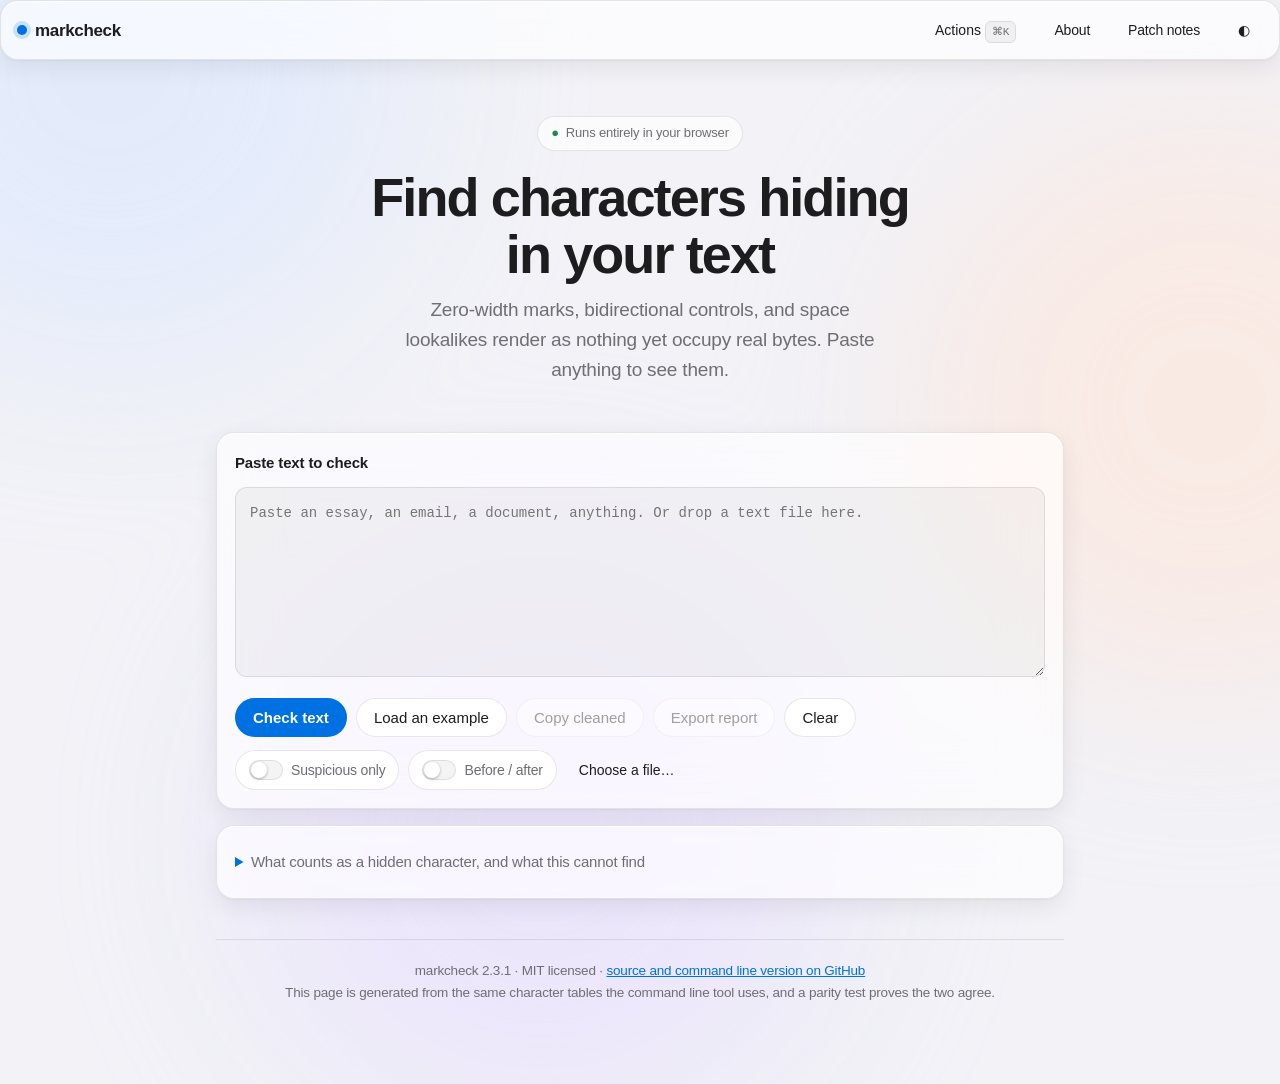
==== commit 105a3f1f: "2.3.1: stand up the visitor counter The counter has been in the tree since 2.2.1 with nothing behind" ====
--- a/web/index.html
+++ b/web/index.html
@@ -522,7 +522,7 @@
   </details>
 
   <footer>
-    markcheck 2.3.0 &middot; MIT licensed &middot;
+    markcheck 2.3.1 &middot; MIT licensed &middot;
     <a href="https://github.com/MavProDev/markcheck" rel="noopener noreferrer">source
     and command line version on GitHub</a><br>
     This page is generated from the same character tables the command line tool
@@ -545,7 +545,7 @@
 <script>
 // GENERATED FROM markcheck.py. Do not edit by hand.
 // Regenerate with tools/build_web.py so the browser and the CLI cannot drift.
-const T = {"SINGLES":{"173":["SOFT HYPHEN","invisible-format"],"847":["COMBINING GRAPHEME JOINER","invisible-format"],"1564":["ARABIC LETTER MARK","bidi"],"4447":["HANGUL CHOSEONG FILLER","invisible-format"],"4448":["HANGUL JUNGSEONG FILLER","invisible-format"],"6068":["KHMER VOWEL INHERENT AQ","invisible-format"],"6069":["KHMER VOWEL INHERENT AA","invisible-format"],"6158":["MONGOLIAN VOWEL SEPARATOR","invisible-format"],"8203":["ZERO WIDTH SPACE","zero-width"],"8204":["ZERO WIDTH NON-JOINER","zero-width"],"8205":["ZERO WIDTH JOINER","zero-width"],"8206":["LEFT-TO-RIGHT MARK","bidi"],"8207":["RIGHT-TO-LEFT MARK","bidi"],"8234":["LEFT-TO-RIGHT EMBEDDING","bidi"],"8235":["RIGHT-TO-LEFT EMBEDDING","bidi"],"8236":["POP DIRECTIONAL FORMATTING","bidi"],"8237":["LEFT-TO-RIGHT OVERRIDE","bidi"],"8238":["RIGHT-TO-LEFT OVERRIDE","bidi"],"8288":["WORD JOINER","zero-width"],"8289":["FUNCTION APPLICATION","zero-width"],"8290":["INVISIBLE TIMES","zero-width"],"8291":["INVISIBLE SEPARATOR","zero-width"],"8292":["INVISIBLE PLUS","zero-width"],"8294":["LEFT-TO-RIGHT ISOLATE","bidi"],"8295":["RIGHT-TO-LEFT ISOLATE","bidi"],"8296":["FIRST STRONG ISOLATE","bidi"],"8297":["POP DIRECTIONAL ISOLATE","bidi"],"8298":["INHIBIT SYMMETRIC SWAPPING","invisible-format"],"8299":["ACTIVATE SYMMETRIC SWAPPING","invisible-format"],"8300":["INHIBIT ARABIC FORM SHAPING","invisible-format"],"8301":["ACTIVATE ARABIC FORM SHAPING","invisible-format"],"8302":["NATIONAL DIGIT SHAPES","invisible-format"],"8303":["NOMINAL DIGIT SHAPES","invisible-format"],"10240":["BRAILLE PATTERN BLANK","invisible-format"],"12644":["HANGUL FILLER","invisible-format"],"65279":["ZERO WIDTH NO-BREAK SPACE (BOM)","zero-width"],"65440":["HALFWIDTH HANGUL FILLER","invisible-format"],"65529":["INTERLINEAR ANNOTATION ANCHOR","invisible-format"],"65530":["INTERLINEAR ANNOTATION SEPARATOR","invisible-format"],"65531":["INTERLINEAR ANNOTATION TERMINATOR","invisible-format"]},"WS":{"133":"NEXT LINE (NEL)","160":"NO-BREAK SPACE","5760":"OGHAM SPACE MARK","8192":"EN QUAD","8193":"EM QUAD","8194":"EN SPACE","8195":"EM SPACE","8196":"THREE-PER-EM SPACE","8197":"FOUR-PER-EM SPACE","8198":"SIX-PER-EM SPACE","8199":"FIGURE SPACE","8200":"PUNCTUATION SPACE","8201":"THIN SPACE","8202":"HAIR SPACE","8232":"LINE SEPARATOR","8233":"PARAGRAPH SEPARATOR","8239":"NARROW NO-BREAK SPACE","8287":"MEDIUM MATHEMATICAL SPACE","12288":"IDEOGRAPHIC SPACE"},"TAGS":{"917505":"LANGUAGE TAG","917536":"TAG SPACE","917537":"TAG EXCLAMATION MARK","917538":"TAG QUOTATION MARK","917539":"TAG NUMBER SIGN","917540":"TAG DOLLAR SIGN","917541":"TAG PERCENT SIGN","917542":"TAG AMPERSAND","917543":"TAG APOSTROPHE","917544":"TAG LEFT PARENTHESIS","917545":"TAG RIGHT PARENTHESIS","917546":"TAG ASTERISK","917547":"TAG PLUS SIGN","917548":"TAG COMMA","917549":"TAG HYPHEN-MINUS","917550":"TAG FULL STOP","917551":"TAG SOLIDUS","917552":"TAG DIGIT ZERO","917553":"TAG DIGIT ONE","917554":"TAG DIGIT TWO","917555":"TAG DIGIT THREE","917556":"TAG DIGIT FOUR","917557":"TAG DIGIT FIVE","917558":"TAG DIGIT SIX","917559":"TAG DIGIT SEVEN","917560":"TAG DIGIT EIGHT","917561":"TAG DIGIT NINE","917562":"TAG COLON","917563":"TAG SEMICOLON","917564":"TAG LESS-THAN SIGN","917565":"TAG EQUALS SIGN","917566":"TAG GREATER-THAN SIGN","917567":"TAG QUESTION MARK","917568":"TAG COMMERCIAL AT","917569":"TAG LATIN CAPITAL LETTER A","917570":"TAG LATIN CAPITAL LETTER B","917571":"TAG LATIN CAPITAL LETTER C","917572":"TAG LATIN CAPITAL LETTER D","917573":"TAG LATIN CAPITAL LETTER E","917574":"TAG LATIN CAPITAL LETTER F","917575":"TAG LATIN CAPITAL LETTER G","917576":"TAG LATIN CAPITAL LETTER H","917577":"TAG LATIN CAPITAL LETTER I","917578":"TAG LATIN CAPITAL LETTER J","917579":"TAG LATIN CAPITAL LETTER K","917580":"TAG LATIN CAPITAL LETTER L","917581":"TAG LATIN CAPITAL LETTER M","917582":"TAG LATIN CAPITAL LETTER N","917583":"TAG LATIN CAPITAL LETTER O","917584":"TAG LATIN CAPITAL LETTER P","917585":"TAG LATIN CAPITAL LETTER Q","917586":"TAG LATIN CAPITAL LETTER R","917587":"TAG LATIN CAPITAL LETTER S","917588":"TAG LATIN CAPITAL LETTER T","917589":"TAG LATIN CAPITAL LETTER U","917590":"TAG LATIN CAPITAL LETTER V","917591":"TAG LATIN CAPITAL LETTER W","917592":"TAG LATIN CAPITAL LETTER X","917593":"TAG LATIN CAPITAL LETTER Y","917594":"TAG LATIN CAPITAL LETTER Z","917595":"TAG LEFT SQUARE BRACKET","917596":"TAG REVERSE SOLIDUS","917597":"TAG RIGHT SQUARE BRACKET","917598":"TAG CIRCUMFLEX ACCENT","917599":"TAG LOW LINE","917600":"TAG GRAVE ACCENT","917601":"TAG LATIN SMALL LETTER A","917602":"TAG LATIN SMALL LETTER B","917603":"TAG LATIN SMALL LETTER C","917604":"TAG LATIN SMALL LETTER D","917605":"TAG LATIN SMALL LETTER E","917606":"TAG LATIN SMALL LETTER F","917607":"TAG LATIN SMALL LETTER G","917608":"TAG LATIN SMALL LETTER H","917609":"TAG LATIN SMALL LETTER I","917610":"TAG LATIN SMALL LETTER J","917611":"TAG LATIN SMALL LETTER K","917612":"TAG LATIN SMALL LETTER L","917613":"TAG LATIN SMALL LETTER M","917614":"TAG LATIN SMALL LETTER N","917615":"TAG LATIN SMALL LETTER O","917616":"TAG LATIN SMALL LETTER P","917617":"TAG LATIN SMALL LETTER Q","917618":"TAG LATIN SMALL LETTER R","917619":"TAG LATIN SMALL LETTER S","917620":"TAG LATIN SMALL LETTER T","917621":"TAG LATIN SMALL LETTER U","917622":"TAG LATIN SMALL LETTER V","917623":"TAG LATIN SMALL LETTER W","917624":"TAG LATIN SMALL LETTER X","917625":"TAG LATIN SMALL LETTER Y","917626":"TAG LATIN SMALL LETTER Z","917627":"TAG LEFT CURLY BRACKET","917628":"TAG VERTICAL LINE","917629":"TAG RIGHT CURLY BRACKET","917630":"TAG TILDE","917631":"CANCEL TAG"},"FVS":{"6155":"MONGOLIAN FREE VARIATION SELECTOR ONE","6156":"MONGOLIAN FREE VARIATION SELECTOR TWO","6157":"MONGOLIAN FREE VARIATION SELECTOR THREE","6159":"MONGOLIAN FREE VARIATION SELECTOR FOUR"},"REPL":{"133":"\n","160":" ","5760":" ","8192":" ","8193":" ","8194":" ","8195":" ","8196":" ","8197":" ","8198":" ","8199":" ","8200":" ","8201":" ","8202":" ","8232":"\n","8233":"\n","8239":" ","8287":" ","12288":" "},"CATEGORIES":["zero-width","invisible-format","bidi","variation-selector","tag","whitespace","default-ignorable"],"DEFAULTS":["zero-width","invisible-format","bidi","variation-selector","tag","whitespace"],"DESCRIPTIONS":{"zero-width":"Zero-advance invisibles (ZWSP, ZWJ, ZWNJ, word joiner, invisible math operators, BOM). ZWJ is also a valid emoji and Indic joiner; likely-legitimate uses are annotated.","invisible-format":"Format and filler code points that render blank (soft hyphen, grapheme joiner, script fillers, interlinear annotation, deprecated format controls).","bidi":"Bidirectional controls. Valid in RTL scripts; the override and isolate members enable Trojan-Source reordering.","variation-selector":"Variation selectors. Normally style glyphs; can carry hidden payloads.","tag":"Unicode Tags block. Invisible; used for text smuggling and prompt injection. Rare in ordinary prose.","whitespace":"Nonstandard whitespace (NBSP, narrow no-break space, en and em spaces, line and paragraph separators). Renders like a space but differs from ASCII space; the class behind the 2025 NNBSP fingerprint reports. Common in typeset and word-processor text; --exclude whitespace to skip.","default-ignorable":"OPT-IN. Every remaining Unicode Default_Ignorable_Code_Point not covered above, including reserved ranges. Off by default because it is noisy; enable with --include-default-ignorables for forensic work."},"PICTO":[[126976,129791],[9728,10175],[127462,127487],[11008,11263],[65039,65039]],"SEVERITIES":["info","low","medium","high"],"HIGH_BIDI":[[8234,8238],[8294,8297]],"DI":[[173,173],[847,847],[1564,1564],[4447,4448],[6068,6069],[6155,6159],[8203,8207],[8234,8238],[8288,8303],[12644,12644],[65024,65039],[65279,65279],[65440,65440],[65520,65528],[113824,113827],[119155,119162],[917504,921599]],"DI_NAME":"DEFAULT IGNORABLE CODE POINT","DIGITS":[[48,57],[178,179],[185,185],[1632,1641],[1776,1785],[1984,1993],[2406,2415],[2534,2543],[2662,2671],[2790,2799],[2918,2927],[3046,3055],[3174,3183],[3302,3311],[3430,3439],[3558,3567],[3664,3673],[3792,3801],[3872,3881],[4160,4169],[4240,4249],[4969,4977],[6112,6121],[6160,6169],[6470,6479],[6608,6618],[6784,6793],[6800,6809],[6992,7001],[7088,7097],[7232,7241],[7248,7257],[8304,8304],[8308,8313],[8320,8329],[9312,9320],[9332,9340],[9352,9360],[9450,9450],[9461,9469],[9471,9471],[10102,10110],[10112,10120],[10122,10130],[42528,42537],[43216,43225],[43264,43273],[43472,43481],[43504,43513],[43600,43609],[44016,44025],[65296,65305],[66720,66729],[68160,68163],[68912,68921],[69216,69224],[69714,69722],[69734,69743],[69872,69881],[69942,69951],[70096,70105],[70384,70393],[70736,70745],[70864,70873],[71248,71257],[71360,71369],[71472,71481],[71904,71913],[72016,72025],[72784,72793],[73040,73049],[73120,73129],[73552,73561],[92768,92777],[92864,92873],[93008,93017],[120782,120831],[123200,123209],[123632,123641],[124144,124153],[125264,125273],[127232,127242],[130032,130041]],"UNICODE_VERSION":"15.1.0","VERSION":"2.3.0"};
+const T = {"SINGLES":{"173":["SOFT HYPHEN","invisible-format"],"847":["COMBINING GRAPHEME JOINER","invisible-format"],"1564":["ARABIC LETTER MARK","bidi"],"4447":["HANGUL CHOSEONG FILLER","invisible-format"],"4448":["HANGUL JUNGSEONG FILLER","invisible-format"],"6068":["KHMER VOWEL INHERENT AQ","invisible-format"],"6069":["KHMER VOWEL INHERENT AA","invisible-format"],"6158":["MONGOLIAN VOWEL SEPARATOR","invisible-format"],"8203":["ZERO WIDTH SPACE","zero-width"],"8204":["ZERO WIDTH NON-JOINER","zero-width"],"8205":["ZERO WIDTH JOINER","zero-width"],"8206":["LEFT-TO-RIGHT MARK","bidi"],"8207":["RIGHT-TO-LEFT MARK","bidi"],"8234":["LEFT-TO-RIGHT EMBEDDING","bidi"],"8235":["RIGHT-TO-LEFT EMBEDDING","bidi"],"8236":["POP DIRECTIONAL FORMATTING","bidi"],"8237":["LEFT-TO-RIGHT OVERRIDE","bidi"],"8238":["RIGHT-TO-LEFT OVERRIDE","bidi"],"8288":["WORD JOINER","zero-width"],"8289":["FUNCTION APPLICATION","zero-width"],"8290":["INVISIBLE TIMES","zero-width"],"8291":["INVISIBLE SEPARATOR","zero-width"],"8292":["INVISIBLE PLUS","zero-width"],"8294":["LEFT-TO-RIGHT ISOLATE","bidi"],"8295":["RIGHT-TO-LEFT ISOLATE","bidi"],"8296":["FIRST STRONG ISOLATE","bidi"],"8297":["POP DIRECTIONAL ISOLATE","bidi"],"8298":["INHIBIT SYMMETRIC SWAPPING","invisible-format"],"8299":["ACTIVATE SYMMETRIC SWAPPING","invisible-format"],"8300":["INHIBIT ARABIC FORM SHAPING","invisible-format"],"8301":["ACTIVATE ARABIC FORM SHAPING","invisible-format"],"8302":["NATIONAL DIGIT SHAPES","invisible-format"],"8303":["NOMINAL DIGIT SHAPES","invisible-format"],"10240":["BRAILLE PATTERN BLANK","invisible-format"],"12644":["HANGUL FILLER","invisible-format"],"65279":["ZERO WIDTH NO-BREAK SPACE (BOM)","zero-width"],"65440":["HALFWIDTH HANGUL FILLER","invisible-format"],"65529":["INTERLINEAR ANNOTATION ANCHOR","invisible-format"],"65530":["INTERLINEAR ANNOTATION SEPARATOR","invisible-format"],"65531":["INTERLINEAR ANNOTATION TERMINATOR","invisible-format"]},"WS":{"133":"NEXT LINE (NEL)","160":"NO-BREAK SPACE","5760":"OGHAM SPACE MARK","8192":"EN QUAD","8193":"EM QUAD","8194":"EN SPACE","8195":"EM SPACE","8196":"THREE-PER-EM SPACE","8197":"FOUR-PER-EM SPACE","8198":"SIX-PER-EM SPACE","8199":"FIGURE SPACE","8200":"PUNCTUATION SPACE","8201":"THIN SPACE","8202":"HAIR SPACE","8232":"LINE SEPARATOR","8233":"PARAGRAPH SEPARATOR","8239":"NARROW NO-BREAK SPACE","8287":"MEDIUM MATHEMATICAL SPACE","12288":"IDEOGRAPHIC SPACE"},"TAGS":{"917505":"LANGUAGE TAG","917536":"TAG SPACE","917537":"TAG EXCLAMATION MARK","917538":"TAG QUOTATION MARK","917539":"TAG NUMBER SIGN","917540":"TAG DOLLAR SIGN","917541":"TAG PERCENT SIGN","917542":"TAG AMPERSAND","917543":"TAG APOSTROPHE","917544":"TAG LEFT PARENTHESIS","917545":"TAG RIGHT PARENTHESIS","917546":"TAG ASTERISK","917547":"TAG PLUS SIGN","917548":"TAG COMMA","917549":"TAG HYPHEN-MINUS","917550":"TAG FULL STOP","917551":"TAG SOLIDUS","917552":"TAG DIGIT ZERO","917553":"TAG DIGIT ONE","917554":"TAG DIGIT TWO","917555":"TAG DIGIT THREE","917556":"TAG DIGIT FOUR","917557":"TAG DIGIT FIVE","917558":"TAG DIGIT SIX","917559":"TAG DIGIT SEVEN","917560":"TAG DIGIT EIGHT","917561":"TAG DIGIT NINE","917562":"TAG COLON","917563":"TAG SEMICOLON","917564":"TAG LESS-THAN SIGN","917565":"TAG EQUALS SIGN","917566":"TAG GREATER-THAN SIGN","917567":"TAG QUESTION MARK","917568":"TAG COMMERCIAL AT","917569":"TAG LATIN CAPITAL LETTER A","917570":"TAG LATIN CAPITAL LETTER B","917571":"TAG LATIN CAPITAL LETTER C","917572":"TAG LATIN CAPITAL LETTER D","917573":"TAG LATIN CAPITAL LETTER E","917574":"TAG LATIN CAPITAL LETTER F","917575":"TAG LATIN CAPITAL LETTER G","917576":"TAG LATIN CAPITAL LETTER H","917577":"TAG LATIN CAPITAL LETTER I","917578":"TAG LATIN CAPITAL LETTER J","917579":"TAG LATIN CAPITAL LETTER K","917580":"TAG LATIN CAPITAL LETTER L","917581":"TAG LATIN CAPITAL LETTER M","917582":"TAG LATIN CAPITAL LETTER N","917583":"TAG LATIN CAPITAL LETTER O","917584":"TAG LATIN CAPITAL LETTER P","917585":"TAG LATIN CAPITAL LETTER Q","917586":"TAG LATIN CAPITAL LETTER R","917587":"TAG LATIN CAPITAL LETTER S","917588":"TAG LATIN CAPITAL LETTER T","917589":"TAG LATIN CAPITAL LETTER U","917590":"TAG LATIN CAPITAL LETTER V","917591":"TAG LATIN CAPITAL LETTER W","917592":"TAG LATIN CAPITAL LETTER X","917593":"TAG LATIN CAPITAL LETTER Y","917594":"TAG LATIN CAPITAL LETTER Z","917595":"TAG LEFT SQUARE BRACKET","917596":"TAG REVERSE SOLIDUS","917597":"TAG RIGHT SQUARE BRACKET","917598":"TAG CIRCUMFLEX ACCENT","917599":"TAG LOW LINE","917600":"TAG GRAVE ACCENT","917601":"TAG LATIN SMALL LETTER A","917602":"TAG LATIN SMALL LETTER B","917603":"TAG LATIN SMALL LETTER C","917604":"TAG LATIN SMALL LETTER D","917605":"TAG LATIN SMALL LETTER E","917606":"TAG LATIN SMALL LETTER F","917607":"TAG LATIN SMALL LETTER G","917608":"TAG LATIN SMALL LETTER H","917609":"TAG LATIN SMALL LETTER I","917610":"TAG LATIN SMALL LETTER J","917611":"TAG LATIN SMALL LETTER K","917612":"TAG LATIN SMALL LETTER L","917613":"TAG LATIN SMALL LETTER M","917614":"TAG LATIN SMALL LETTER N","917615":"TAG LATIN SMALL LETTER O","917616":"TAG LATIN SMALL LETTER P","917617":"TAG LATIN SMALL LETTER Q","917618":"TAG LATIN SMALL LETTER R","917619":"TAG LATIN SMALL LETTER S","917620":"TAG LATIN SMALL LETTER T","917621":"TAG LATIN SMALL LETTER U","917622":"TAG LATIN SMALL LETTER V","917623":"TAG LATIN SMALL LETTER W","917624":"TAG LATIN SMALL LETTER X","917625":"TAG LATIN SMALL LETTER Y","917626":"TAG LATIN SMALL LETTER Z","917627":"TAG LEFT CURLY BRACKET","917628":"TAG VERTICAL LINE","917629":"TAG RIGHT CURLY BRACKET","917630":"TAG TILDE","917631":"CANCEL TAG"},"FVS":{"6155":"MONGOLIAN FREE VARIATION SELECTOR ONE","6156":"MONGOLIAN FREE VARIATION SELECTOR TWO","6157":"MONGOLIAN FREE VARIATION SELECTOR THREE","6159":"MONGOLIAN FREE VARIATION SELECTOR FOUR"},"REPL":{"133":"\n","160":" ","5760":" ","8192":" ","8193":" ","8194":" ","8195":" ","8196":" ","8197":" ","8198":" ","8199":" ","8200":" ","8201":" ","8202":" ","8232":"\n","8233":"\n","8239":" ","8287":" ","12288":" "},"CATEGORIES":["zero-width","invisible-format","bidi","variation-selector","tag","whitespace","default-ignorable"],"DEFAULTS":["zero-width","invisible-format","bidi","variation-selector","tag","whitespace"],"DESCRIPTIONS":{"zero-width":"Zero-advance invisibles (ZWSP, ZWJ, ZWNJ, word joiner, invisible math operators, BOM). ZWJ is also a valid emoji and Indic joiner; likely-legitimate uses are annotated.","invisible-format":"Format and filler code points that render blank (soft hyphen, grapheme joiner, script fillers, interlinear annotation, deprecated format controls).","bidi":"Bidirectional controls. Valid in RTL scripts; the override and isolate members enable Trojan-Source reordering.","variation-selector":"Variation selectors. Normally style glyphs; can carry hidden payloads.","tag":"Unicode Tags block. Invisible; used for text smuggling and prompt injection. Rare in ordinary prose.","whitespace":"Nonstandard whitespace (NBSP, narrow no-break space, en and em spaces, line and paragraph separators). Renders like a space but differs from ASCII space; the class behind the 2025 NNBSP fingerprint reports. Common in typeset and word-processor text; --exclude whitespace to skip.","default-ignorable":"OPT-IN. Every remaining Unicode Default_Ignorable_Code_Point not covered above, including reserved ranges. Off by default because it is noisy; enable with --include-default-ignorables for forensic work."},"PICTO":[[126976,129791],[9728,10175],[127462,127487],[11008,11263],[65039,65039]],"SEVERITIES":["info","low","medium","high"],"HIGH_BIDI":[[8234,8238],[8294,8297]],"DI":[[173,173],[847,847],[1564,1564],[4447,4448],[6068,6069],[6155,6159],[8203,8207],[8234,8238],[8288,8303],[12644,12644],[65024,65039],[65279,65279],[65440,65440],[65520,65528],[113824,113827],[119155,119162],[917504,921599]],"DI_NAME":"DEFAULT IGNORABLE CODE POINT","DIGITS":[[48,57],[178,179],[185,185],[1632,1641],[1776,1785],[1984,1993],[2406,2415],[2534,2543],[2662,2671],[2790,2799],[2918,2927],[3046,3055],[3174,3183],[3302,3311],[3430,3439],[3558,3567],[3664,3673],[3792,3801],[3872,3881],[4160,4169],[4240,4249],[4969,4977],[6112,6121],[6160,6169],[6470,6479],[6608,6618],[6784,6793],[6800,6809],[6992,7001],[7088,7097],[7232,7241],[7248,7257],[8304,8304],[8308,8313],[8320,8329],[9312,9320],[9332,9340],[9352,9360],[9450,9450],[9461,9469],[9471,9471],[10102,10110],[10112,10120],[10122,10130],[42528,42537],[43216,43225],[43264,43273],[43472,43481],[43504,43513],[43600,43609],[44016,44025],[65296,65305],[66720,66729],[68160,68163],[68912,68921],[69216,69224],[69714,69722],[69734,69743],[69872,69881],[69942,69951],[70096,70105],[70384,70393],[70736,70745],[70864,70873],[71248,71257],[71360,71369],[71472,71481],[71904,71913],[72016,72025],[72784,72793],[73040,73049],[73120,73129],[73552,73561],[92768,92777],[92864,92873],[93008,93017],[120782,120831],[123200,123209],[123632,123641],[124144,124153],[125264,125273],[127232,127242],[130032,130041]],"UNICODE_VERSION":"15.1.0","VERSION":"2.3.1"};
 
 function pictographic(cp) {
   for (const [lo, hi] of T.PICTO) { if (cp >= lo && cp <= hi) return true; }
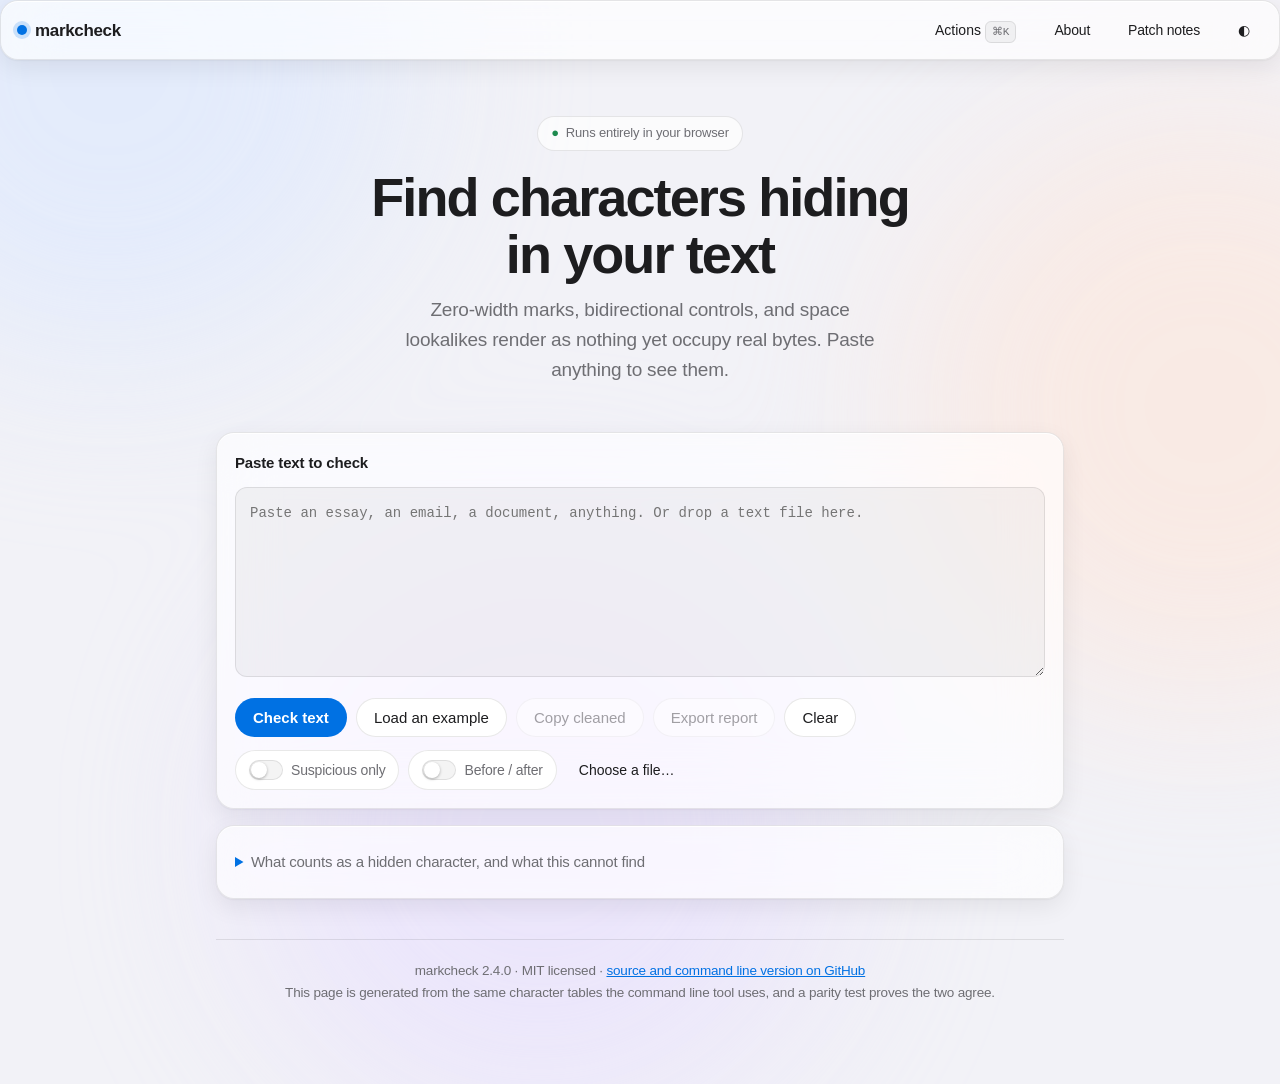
==== commit acba8ba1: "2.4.0: the counter as an instrument, and what auditing found The visit counter was the least conside" ====
--- a/web/index.html
+++ b/web/index.html
@@ -49,6 +49,12 @@
     --faint: rgba(0, 0, 0, 0.045);
     --accent: #0071e3;
     --accent-ink: #ffffff;
+    /* Instrument aqua, for the visit counter's dial. Mirrors shared.css;
+       test_markcheck.TestPaletteParity fails if the two ever disagree. */
+    --aqua: #00919f;
+    --aqua-hot: #00b3c4;
+    --aqua-ink: #007784;
+    --aqua-glow: rgba(0, 145, 159, 0.28);
     --ok: #1d8a4e;
     --info: #6e6e73;
     --low: #0a7ea4;
@@ -80,6 +86,8 @@
       --dim: #98989d;
       --faint: rgba(255, 255, 255, 0.06);
       --accent: #0a84ff;
+      --aqua: #00e5ff; --aqua-hot: #a8fbff; --aqua-ink: #5ce1ff;
+      --aqua-glow: rgba(0, 229, 255, 0.55);
       --ok: #30d158;
       --info: #98989d;
       --low: #64d2ff;
@@ -103,6 +111,8 @@
     --dim: #98989d;
     --faint: rgba(255, 255, 255, 0.06);
     --accent: #0a84ff;
+    --aqua: #00e5ff; --aqua-hot: #a8fbff; --aqua-ink: #5ce1ff;
+    --aqua-glow: rgba(0, 229, 255, 0.55);
     --ok: #30d158;
     --info: #98989d;
     --low: #64d2ff;
@@ -352,11 +362,125 @@
     color: var(--dim); font-size: 13.5px; text-align: center;
   }
   footer a { color: var(--accent); }
+  /* The visit counter, built as an instrument rather than a label.
+
+     The dial is a tachometer that measures ORDER OF MAGNITUDE, not raw count:
+     the needle tracks log10(visits), one major tick per decade. A linear gauge
+     would sit pinned at zero for the site's first few thousand visitors and
+     then pinned at full forever after — this one is legible at six visits and
+     still legible at a million, and never needs rescaling.
+
+     The geometry is chosen so the arithmetic comes out whole: a 240deg sweep
+     over 6 decades is exactly 40deg per decade, and 40 divides 360 exactly, so
+     the tick bezel repeats cleanly all the way round with no masking needed to
+     hide strays in the gap at the bottom.
+
+     The count arrives already in the HTML from the server (web/api/index.js).
+     Nothing here fetches anything, and --rev is an inline custom property, so
+     the whole instrument is static markup plus CSS. */
+  @property --rev {
+    syntax: "<number>"; inherits: true; initial-value: 0;
+  }
   .visits {
-    display: inline-flex; align-items: center; gap: 7px; margin-top: 12px;
-    padding: 6px 13px; border-radius: 999px; font-size: 12.5px;
-    border: 1px solid var(--edge); background: var(--faint);
+    --arc-start: 240deg;
+    --arc-sweep: 240deg;
+    display: flex; align-items: center; justify-content: center; gap: 18px;
+    width: 100%; max-width: 380px; margin: 20px auto 4px;
+    padding: 15px 22px; border-radius: 20px;
+    position: relative; overflow: hidden;
+    animation: rev-up 1.5s var(--ease) both;
+  }
+  /* A specular sweep across the top-left, the same cue the cards use. */
+  .visits::after {
+    content: ""; position: absolute; inset: 0; pointer-events: none;
+    background: linear-gradient(133deg,
+      color-mix(in srgb, var(--edge-lit) 45%, transparent) 0%,
+      transparent 46%);
+  }
+  @keyframes rev-up { from { --rev: 0; } }
+
+  .tach { position: relative; flex: none; width: 62px; height: 62px; }
+  .tach i { position: absolute; inset: 0; display: block; border-radius: 50%; }
+
+  /* The lit arc, as a band rather than a wedge. Everything past the needle
+     stays unlit, so the gauge reads as a fill as well as a pointer. The band
+     stops short of the rim to leave the tick bezel its own clear ring; the two
+     masks must not overlap or the arc simply paints over the ticks. */
+  .tach .sweep {
+    background: conic-gradient(from var(--arc-start),
+      var(--aqua) 0deg,
+      var(--aqua-hot) calc(var(--rev) * var(--arc-sweep)),
+      color-mix(in srgb, var(--dim) 22%, transparent)
+        calc(var(--rev) * var(--arc-sweep)),
+      color-mix(in srgb, var(--dim) 22%, transparent) var(--arc-sweep),
+      transparent var(--arc-sweep));
+    -webkit-mask: radial-gradient(closest-side, transparent 56%, #000 58%,
+                                  #000 82%, transparent 84%);
+            mask: radial-gradient(closest-side, transparent 56%, #000 58%,
+                                  #000 82%, transparent 84%);
+    filter: drop-shadow(0 0 5px var(--aqua-glow));
+  }
+  /* Nine ticks at 40deg: seven across the arc, one per decade, and two in the
+     bottom gap that read as the rest of the bezel. */
+  .tach .ticks {
+    background: repeating-conic-gradient(from var(--arc-start),
+      var(--dim) 0deg 1.8deg, transparent 1.8deg 40deg);
+    -webkit-mask: radial-gradient(closest-side, transparent 88%, #000 90%);
+            mask: radial-gradient(closest-side, transparent 88%, #000 90%);
+    opacity: .5;
+  }
+  .tach .needle::before {
+    content: ""; position: absolute; left: 50%; bottom: 50%;
+    width: 2px; height: 36%; margin-left: -1px; border-radius: 2px;
+    background: linear-gradient(to top,
+      color-mix(in srgb, var(--aqua-hot) 25%, transparent), var(--aqua-hot));
+    box-shadow: 0 0 7px var(--aqua-glow);
+    transform-origin: 50% 100%;
+    transform: rotate(calc(var(--arc-start) + var(--rev) * var(--arc-sweep)));
+  }
+  .tach .hub {
+    inset: calc(50% - 4px); width: 8px; height: 8px;
+    background: var(--aqua-hot);
+    box-shadow: 0 0 8px var(--aqua-glow), 0 0 0 3px var(--faint);
+  }
+
+  .readout {
+    display: flex; flex-direction: column; align-items: flex-start;
+    min-width: 0;
+  }
+  /* The digits size fluidly rather than in steps. A busy site reaches eight
+     cells, and eight fixed-width cells overflow a 320px phone and get clipped
+     by the panel; scaling with the viewport keeps every digit on screen at any
+     width without a breakpoint per magnitude. Padding is in em so the cells
+     shrink with the glyphs. */
+  .odo {
+    display: flex; align-items: stretch; gap: .12em; min-width: 0;
+    font: 700 clamp(14px, 4.4vw, 24px)/1 var(--mono);
     font-variant-numeric: tabular-nums;
+  }
+  .odo .d {
+    color: var(--ink); padding: .26em .3em; border-radius: .3em;
+    background: linear-gradient(180deg, var(--faint), transparent);
+    border: 1px solid var(--edge);
+    box-shadow: inset 0 1px 0 var(--edge-lit);
+    text-shadow: 0 0 16px var(--aqua-glow);
+  }
+  .odo .sep { color: var(--dim); align-self: flex-end; padding-bottom: .26em; }
+  .visits .cap {
+    margin-top: 7px; font-size: 10px; font-weight: 600; letter-spacing: .24em;
+    text-transform: uppercase; color: var(--aqua-ink);
+  }
+
+  @media (max-width: 420px) {
+    .visits { gap: 12px; padding: 13px 14px; }
+    .tach { width: 50px; height: 50px; }
+  }
+  /* A glow is decoration; a gauge with no contrast is a bug. */
+  @media (prefers-contrast: more) {
+    .visits::after { display: none; }
+    .odo .d { text-shadow: none; }
+    .tach .sweep, .tach .needle::before, .tach .hub { filter: none;
+      box-shadow: none; }
   }
 
   /* Command palette */
@@ -522,12 +646,12 @@
   </details>
 
   <footer>
-    markcheck 2.3.1 &middot; MIT licensed &middot;
+    markcheck 2.4.0 &middot; MIT licensed &middot;
     <a href="https://github.com/MavProDev/markcheck" rel="noopener noreferrer">source
     and command line version on GitHub</a><br>
     This page is generated from the same character tables the command line tool
     uses, and a parity test proves the two agree.
-    <br><!--VISITOR_COUNT-->
+    <!--VISITOR_COUNT-->
   </footer>
 </main>
 
@@ -535,8 +659,9 @@
   aria-label="Command palette">
   <div class="palette">
     <input id="palette-input" placeholder="Type a command…" spellcheck="false"
-      autocomplete="off">
-    <ul id="palette-list" role="listbox"></ul>
+      autocomplete="off" aria-label="Command" role="combobox"
+      aria-expanded="true" aria-controls="palette-list" aria-autocomplete="list">
+    <ul id="palette-list" role="listbox" aria-label="Commands"></ul>
   </div>
 </div>
 
@@ -545,7 +670,7 @@
 <script>
 // GENERATED FROM markcheck.py. Do not edit by hand.
 // Regenerate with tools/build_web.py so the browser and the CLI cannot drift.
-const T = {"SINGLES":{"173":["SOFT HYPHEN","invisible-format"],"847":["COMBINING GRAPHEME JOINER","invisible-format"],"1564":["ARABIC LETTER MARK","bidi"],"4447":["HANGUL CHOSEONG FILLER","invisible-format"],"4448":["HANGUL JUNGSEONG FILLER","invisible-format"],"6068":["KHMER VOWEL INHERENT AQ","invisible-format"],"6069":["KHMER VOWEL INHERENT AA","invisible-format"],"6158":["MONGOLIAN VOWEL SEPARATOR","invisible-format"],"8203":["ZERO WIDTH SPACE","zero-width"],"8204":["ZERO WIDTH NON-JOINER","zero-width"],"8205":["ZERO WIDTH JOINER","zero-width"],"8206":["LEFT-TO-RIGHT MARK","bidi"],"8207":["RIGHT-TO-LEFT MARK","bidi"],"8234":["LEFT-TO-RIGHT EMBEDDING","bidi"],"8235":["RIGHT-TO-LEFT EMBEDDING","bidi"],"8236":["POP DIRECTIONAL FORMATTING","bidi"],"8237":["LEFT-TO-RIGHT OVERRIDE","bidi"],"8238":["RIGHT-TO-LEFT OVERRIDE","bidi"],"8288":["WORD JOINER","zero-width"],"8289":["FUNCTION APPLICATION","zero-width"],"8290":["INVISIBLE TIMES","zero-width"],"8291":["INVISIBLE SEPARATOR","zero-width"],"8292":["INVISIBLE PLUS","zero-width"],"8294":["LEFT-TO-RIGHT ISOLATE","bidi"],"8295":["RIGHT-TO-LEFT ISOLATE","bidi"],"8296":["FIRST STRONG ISOLATE","bidi"],"8297":["POP DIRECTIONAL ISOLATE","bidi"],"8298":["INHIBIT SYMMETRIC SWAPPING","invisible-format"],"8299":["ACTIVATE SYMMETRIC SWAPPING","invisible-format"],"8300":["INHIBIT ARABIC FORM SHAPING","invisible-format"],"8301":["ACTIVATE ARABIC FORM SHAPING","invisible-format"],"8302":["NATIONAL DIGIT SHAPES","invisible-format"],"8303":["NOMINAL DIGIT SHAPES","invisible-format"],"10240":["BRAILLE PATTERN BLANK","invisible-format"],"12644":["HANGUL FILLER","invisible-format"],"65279":["ZERO WIDTH NO-BREAK SPACE (BOM)","zero-width"],"65440":["HALFWIDTH HANGUL FILLER","invisible-format"],"65529":["INTERLINEAR ANNOTATION ANCHOR","invisible-format"],"65530":["INTERLINEAR ANNOTATION SEPARATOR","invisible-format"],"65531":["INTERLINEAR ANNOTATION TERMINATOR","invisible-format"]},"WS":{"133":"NEXT LINE (NEL)","160":"NO-BREAK SPACE","5760":"OGHAM SPACE MARK","8192":"EN QUAD","8193":"EM QUAD","8194":"EN SPACE","8195":"EM SPACE","8196":"THREE-PER-EM SPACE","8197":"FOUR-PER-EM SPACE","8198":"SIX-PER-EM SPACE","8199":"FIGURE SPACE","8200":"PUNCTUATION SPACE","8201":"THIN SPACE","8202":"HAIR SPACE","8232":"LINE SEPARATOR","8233":"PARAGRAPH SEPARATOR","8239":"NARROW NO-BREAK SPACE","8287":"MEDIUM MATHEMATICAL SPACE","12288":"IDEOGRAPHIC SPACE"},"TAGS":{"917505":"LANGUAGE TAG","917536":"TAG SPACE","917537":"TAG EXCLAMATION MARK","917538":"TAG QUOTATION MARK","917539":"TAG NUMBER SIGN","917540":"TAG DOLLAR SIGN","917541":"TAG PERCENT SIGN","917542":"TAG AMPERSAND","917543":"TAG APOSTROPHE","917544":"TAG LEFT PARENTHESIS","917545":"TAG RIGHT PARENTHESIS","917546":"TAG ASTERISK","917547":"TAG PLUS SIGN","917548":"TAG COMMA","917549":"TAG HYPHEN-MINUS","917550":"TAG FULL STOP","917551":"TAG SOLIDUS","917552":"TAG DIGIT ZERO","917553":"TAG DIGIT ONE","917554":"TAG DIGIT TWO","917555":"TAG DIGIT THREE","917556":"TAG DIGIT FOUR","917557":"TAG DIGIT FIVE","917558":"TAG DIGIT SIX","917559":"TAG DIGIT SEVEN","917560":"TAG DIGIT EIGHT","917561":"TAG DIGIT NINE","917562":"TAG COLON","917563":"TAG SEMICOLON","917564":"TAG LESS-THAN SIGN","917565":"TAG EQUALS SIGN","917566":"TAG GREATER-THAN SIGN","917567":"TAG QUESTION MARK","917568":"TAG COMMERCIAL AT","917569":"TAG LATIN CAPITAL LETTER A","917570":"TAG LATIN CAPITAL LETTER B","917571":"TAG LATIN CAPITAL LETTER C","917572":"TAG LATIN CAPITAL LETTER D","917573":"TAG LATIN CAPITAL LETTER E","917574":"TAG LATIN CAPITAL LETTER F","917575":"TAG LATIN CAPITAL LETTER G","917576":"TAG LATIN CAPITAL LETTER H","917577":"TAG LATIN CAPITAL LETTER I","917578":"TAG LATIN CAPITAL LETTER J","917579":"TAG LATIN CAPITAL LETTER K","917580":"TAG LATIN CAPITAL LETTER L","917581":"TAG LATIN CAPITAL LETTER M","917582":"TAG LATIN CAPITAL LETTER N","917583":"TAG LATIN CAPITAL LETTER O","917584":"TAG LATIN CAPITAL LETTER P","917585":"TAG LATIN CAPITAL LETTER Q","917586":"TAG LATIN CAPITAL LETTER R","917587":"TAG LATIN CAPITAL LETTER S","917588":"TAG LATIN CAPITAL LETTER T","917589":"TAG LATIN CAPITAL LETTER U","917590":"TAG LATIN CAPITAL LETTER V","917591":"TAG LATIN CAPITAL LETTER W","917592":"TAG LATIN CAPITAL LETTER X","917593":"TAG LATIN CAPITAL LETTER Y","917594":"TAG LATIN CAPITAL LETTER Z","917595":"TAG LEFT SQUARE BRACKET","917596":"TAG REVERSE SOLIDUS","917597":"TAG RIGHT SQUARE BRACKET","917598":"TAG CIRCUMFLEX ACCENT","917599":"TAG LOW LINE","917600":"TAG GRAVE ACCENT","917601":"TAG LATIN SMALL LETTER A","917602":"TAG LATIN SMALL LETTER B","917603":"TAG LATIN SMALL LETTER C","917604":"TAG LATIN SMALL LETTER D","917605":"TAG LATIN SMALL LETTER E","917606":"TAG LATIN SMALL LETTER F","917607":"TAG LATIN SMALL LETTER G","917608":"TAG LATIN SMALL LETTER H","917609":"TAG LATIN SMALL LETTER I","917610":"TAG LATIN SMALL LETTER J","917611":"TAG LATIN SMALL LETTER K","917612":"TAG LATIN SMALL LETTER L","917613":"TAG LATIN SMALL LETTER M","917614":"TAG LATIN SMALL LETTER N","917615":"TAG LATIN SMALL LETTER O","917616":"TAG LATIN SMALL LETTER P","917617":"TAG LATIN SMALL LETTER Q","917618":"TAG LATIN SMALL LETTER R","917619":"TAG LATIN SMALL LETTER S","917620":"TAG LATIN SMALL LETTER T","917621":"TAG LATIN SMALL LETTER U","917622":"TAG LATIN SMALL LETTER V","917623":"TAG LATIN SMALL LETTER W","917624":"TAG LATIN SMALL LETTER X","917625":"TAG LATIN SMALL LETTER Y","917626":"TAG LATIN SMALL LETTER Z","917627":"TAG LEFT CURLY BRACKET","917628":"TAG VERTICAL LINE","917629":"TAG RIGHT CURLY BRACKET","917630":"TAG TILDE","917631":"CANCEL TAG"},"FVS":{"6155":"MONGOLIAN FREE VARIATION SELECTOR ONE","6156":"MONGOLIAN FREE VARIATION SELECTOR TWO","6157":"MONGOLIAN FREE VARIATION SELECTOR THREE","6159":"MONGOLIAN FREE VARIATION SELECTOR FOUR"},"REPL":{"133":"\n","160":" ","5760":" ","8192":" ","8193":" ","8194":" ","8195":" ","8196":" ","8197":" ","8198":" ","8199":" ","8200":" ","8201":" ","8202":" ","8232":"\n","8233":"\n","8239":" ","8287":" ","12288":" "},"CATEGORIES":["zero-width","invisible-format","bidi","variation-selector","tag","whitespace","default-ignorable"],"DEFAULTS":["zero-width","invisible-format","bidi","variation-selector","tag","whitespace"],"DESCRIPTIONS":{"zero-width":"Zero-advance invisibles (ZWSP, ZWJ, ZWNJ, word joiner, invisible math operators, BOM). ZWJ is also a valid emoji and Indic joiner; likely-legitimate uses are annotated.","invisible-format":"Format and filler code points that render blank (soft hyphen, grapheme joiner, script fillers, interlinear annotation, deprecated format controls).","bidi":"Bidirectional controls. Valid in RTL scripts; the override and isolate members enable Trojan-Source reordering.","variation-selector":"Variation selectors. Normally style glyphs; can carry hidden payloads.","tag":"Unicode Tags block. Invisible; used for text smuggling and prompt injection. Rare in ordinary prose.","whitespace":"Nonstandard whitespace (NBSP, narrow no-break space, en and em spaces, line and paragraph separators). Renders like a space but differs from ASCII space; the class behind the 2025 NNBSP fingerprint reports. Common in typeset and word-processor text; --exclude whitespace to skip.","default-ignorable":"OPT-IN. Every remaining Unicode Default_Ignorable_Code_Point not covered above, including reserved ranges. Off by default because it is noisy; enable with --include-default-ignorables for forensic work."},"PICTO":[[126976,129791],[9728,10175],[127462,127487],[11008,11263],[65039,65039]],"SEVERITIES":["info","low","medium","high"],"HIGH_BIDI":[[8234,8238],[8294,8297]],"DI":[[173,173],[847,847],[1564,1564],[4447,4448],[6068,6069],[6155,6159],[8203,8207],[8234,8238],[8288,8303],[12644,12644],[65024,65039],[65279,65279],[65440,65440],[65520,65528],[113824,113827],[119155,119162],[917504,921599]],"DI_NAME":"DEFAULT IGNORABLE CODE POINT","DIGITS":[[48,57],[178,179],[185,185],[1632,1641],[1776,1785],[1984,1993],[2406,2415],[2534,2543],[2662,2671],[2790,2799],[2918,2927],[3046,3055],[3174,3183],[3302,3311],[3430,3439],[3558,3567],[3664,3673],[3792,3801],[3872,3881],[4160,4169],[4240,4249],[4969,4977],[6112,6121],[6160,6169],[6470,6479],[6608,6618],[6784,6793],[6800,6809],[6992,7001],[7088,7097],[7232,7241],[7248,7257],[8304,8304],[8308,8313],[8320,8329],[9312,9320],[9332,9340],[9352,9360],[9450,9450],[9461,9469],[9471,9471],[10102,10110],[10112,10120],[10122,10130],[42528,42537],[43216,43225],[43264,43273],[43472,43481],[43504,43513],[43600,43609],[44016,44025],[65296,65305],[66720,66729],[68160,68163],[68912,68921],[69216,69224],[69714,69722],[69734,69743],[69872,69881],[69942,69951],[70096,70105],[70384,70393],[70736,70745],[70864,70873],[71248,71257],[71360,71369],[71472,71481],[71904,71913],[72016,72025],[72784,72793],[73040,73049],[73120,73129],[73552,73561],[92768,92777],[92864,92873],[93008,93017],[120782,120831],[123200,123209],[123632,123641],[124144,124153],[125264,125273],[127232,127242],[130032,130041]],"UNICODE_VERSION":"15.1.0","VERSION":"2.3.1"};
+const T = {"SINGLES":{"173":["SOFT HYPHEN","invisible-format"],"847":["COMBINING GRAPHEME JOINER","invisible-format"],"1564":["ARABIC LETTER MARK","bidi"],"4447":["HANGUL CHOSEONG FILLER","invisible-format"],"4448":["HANGUL JUNGSEONG FILLER","invisible-format"],"6068":["KHMER VOWEL INHERENT AQ","invisible-format"],"6069":["KHMER VOWEL INHERENT AA","invisible-format"],"6158":["MONGOLIAN VOWEL SEPARATOR","invisible-format"],"8203":["ZERO WIDTH SPACE","zero-width"],"8204":["ZERO WIDTH NON-JOINER","zero-width"],"8205":["ZERO WIDTH JOINER","zero-width"],"8206":["LEFT-TO-RIGHT MARK","bidi"],"8207":["RIGHT-TO-LEFT MARK","bidi"],"8234":["LEFT-TO-RIGHT EMBEDDING","bidi"],"8235":["RIGHT-TO-LEFT EMBEDDING","bidi"],"8236":["POP DIRECTIONAL FORMATTING","bidi"],"8237":["LEFT-TO-RIGHT OVERRIDE","bidi"],"8238":["RIGHT-TO-LEFT OVERRIDE","bidi"],"8288":["WORD JOINER","zero-width"],"8289":["FUNCTION APPLICATION","zero-width"],"8290":["INVISIBLE TIMES","zero-width"],"8291":["INVISIBLE SEPARATOR","zero-width"],"8292":["INVISIBLE PLUS","zero-width"],"8294":["LEFT-TO-RIGHT ISOLATE","bidi"],"8295":["RIGHT-TO-LEFT ISOLATE","bidi"],"8296":["FIRST STRONG ISOLATE","bidi"],"8297":["POP DIRECTIONAL ISOLATE","bidi"],"8298":["INHIBIT SYMMETRIC SWAPPING","invisible-format"],"8299":["ACTIVATE SYMMETRIC SWAPPING","invisible-format"],"8300":["INHIBIT ARABIC FORM SHAPING","invisible-format"],"8301":["ACTIVATE ARABIC FORM SHAPING","invisible-format"],"8302":["NATIONAL DIGIT SHAPES","invisible-format"],"8303":["NOMINAL DIGIT SHAPES","invisible-format"],"10240":["BRAILLE PATTERN BLANK","invisible-format"],"12644":["HANGUL FILLER","invisible-format"],"65279":["ZERO WIDTH NO-BREAK SPACE (BOM)","zero-width"],"65440":["HALFWIDTH HANGUL FILLER","invisible-format"],"65529":["INTERLINEAR ANNOTATION ANCHOR","invisible-format"],"65530":["INTERLINEAR ANNOTATION SEPARATOR","invisible-format"],"65531":["INTERLINEAR ANNOTATION TERMINATOR","invisible-format"]},"WS":{"133":"NEXT LINE (NEL)","160":"NO-BREAK SPACE","5760":"OGHAM SPACE MARK","8192":"EN QUAD","8193":"EM QUAD","8194":"EN SPACE","8195":"EM SPACE","8196":"THREE-PER-EM SPACE","8197":"FOUR-PER-EM SPACE","8198":"SIX-PER-EM SPACE","8199":"FIGURE SPACE","8200":"PUNCTUATION SPACE","8201":"THIN SPACE","8202":"HAIR SPACE","8232":"LINE SEPARATOR","8233":"PARAGRAPH SEPARATOR","8239":"NARROW NO-BREAK SPACE","8287":"MEDIUM MATHEMATICAL SPACE","12288":"IDEOGRAPHIC SPACE"},"TAGS":{"917505":"LANGUAGE TAG","917536":"TAG SPACE","917537":"TAG EXCLAMATION MARK","917538":"TAG QUOTATION MARK","917539":"TAG NUMBER SIGN","917540":"TAG DOLLAR SIGN","917541":"TAG PERCENT SIGN","917542":"TAG AMPERSAND","917543":"TAG APOSTROPHE","917544":"TAG LEFT PARENTHESIS","917545":"TAG RIGHT PARENTHESIS","917546":"TAG ASTERISK","917547":"TAG PLUS SIGN","917548":"TAG COMMA","917549":"TAG HYPHEN-MINUS","917550":"TAG FULL STOP","917551":"TAG SOLIDUS","917552":"TAG DIGIT ZERO","917553":"TAG DIGIT ONE","917554":"TAG DIGIT TWO","917555":"TAG DIGIT THREE","917556":"TAG DIGIT FOUR","917557":"TAG DIGIT FIVE","917558":"TAG DIGIT SIX","917559":"TAG DIGIT SEVEN","917560":"TAG DIGIT EIGHT","917561":"TAG DIGIT NINE","917562":"TAG COLON","917563":"TAG SEMICOLON","917564":"TAG LESS-THAN SIGN","917565":"TAG EQUALS SIGN","917566":"TAG GREATER-THAN SIGN","917567":"TAG QUESTION MARK","917568":"TAG COMMERCIAL AT","917569":"TAG LATIN CAPITAL LETTER A","917570":"TAG LATIN CAPITAL LETTER B","917571":"TAG LATIN CAPITAL LETTER C","917572":"TAG LATIN CAPITAL LETTER D","917573":"TAG LATIN CAPITAL LETTER E","917574":"TAG LATIN CAPITAL LETTER F","917575":"TAG LATIN CAPITAL LETTER G","917576":"TAG LATIN CAPITAL LETTER H","917577":"TAG LATIN CAPITAL LETTER I","917578":"TAG LATIN CAPITAL LETTER J","917579":"TAG LATIN CAPITAL LETTER K","917580":"TAG LATIN CAPITAL LETTER L","917581":"TAG LATIN CAPITAL LETTER M","917582":"TAG LATIN CAPITAL LETTER N","917583":"TAG LATIN CAPITAL LETTER O","917584":"TAG LATIN CAPITAL LETTER P","917585":"TAG LATIN CAPITAL LETTER Q","917586":"TAG LATIN CAPITAL LETTER R","917587":"TAG LATIN CAPITAL LETTER S","917588":"TAG LATIN CAPITAL LETTER T","917589":"TAG LATIN CAPITAL LETTER U","917590":"TAG LATIN CAPITAL LETTER V","917591":"TAG LATIN CAPITAL LETTER W","917592":"TAG LATIN CAPITAL LETTER X","917593":"TAG LATIN CAPITAL LETTER Y","917594":"TAG LATIN CAPITAL LETTER Z","917595":"TAG LEFT SQUARE BRACKET","917596":"TAG REVERSE SOLIDUS","917597":"TAG RIGHT SQUARE BRACKET","917598":"TAG CIRCUMFLEX ACCENT","917599":"TAG LOW LINE","917600":"TAG GRAVE ACCENT","917601":"TAG LATIN SMALL LETTER A","917602":"TAG LATIN SMALL LETTER B","917603":"TAG LATIN SMALL LETTER C","917604":"TAG LATIN SMALL LETTER D","917605":"TAG LATIN SMALL LETTER E","917606":"TAG LATIN SMALL LETTER F","917607":"TAG LATIN SMALL LETTER G","917608":"TAG LATIN SMALL LETTER H","917609":"TAG LATIN SMALL LETTER I","917610":"TAG LATIN SMALL LETTER J","917611":"TAG LATIN SMALL LETTER K","917612":"TAG LATIN SMALL LETTER L","917613":"TAG LATIN SMALL LETTER M","917614":"TAG LATIN SMALL LETTER N","917615":"TAG LATIN SMALL LETTER O","917616":"TAG LATIN SMALL LETTER P","917617":"TAG LATIN SMALL LETTER Q","917618":"TAG LATIN SMALL LETTER R","917619":"TAG LATIN SMALL LETTER S","917620":"TAG LATIN SMALL LETTER T","917621":"TAG LATIN SMALL LETTER U","917622":"TAG LATIN SMALL LETTER V","917623":"TAG LATIN SMALL LETTER W","917624":"TAG LATIN SMALL LETTER X","917625":"TAG LATIN SMALL LETTER Y","917626":"TAG LATIN SMALL LETTER Z","917627":"TAG LEFT CURLY BRACKET","917628":"TAG VERTICAL LINE","917629":"TAG RIGHT CURLY BRACKET","917630":"TAG TILDE","917631":"CANCEL TAG"},"FVS":{"6155":"MONGOLIAN FREE VARIATION SELECTOR ONE","6156":"MONGOLIAN FREE VARIATION SELECTOR TWO","6157":"MONGOLIAN FREE VARIATION SELECTOR THREE","6159":"MONGOLIAN FREE VARIATION SELECTOR FOUR"},"REPL":{"133":"\n","160":" ","5760":" ","8192":" ","8193":" ","8194":" ","8195":" ","8196":" ","8197":" ","8198":" ","8199":" ","8200":" ","8201":" ","8202":" ","8232":"\n","8233":"\n","8239":" ","8287":" ","12288":" "},"CATEGORIES":["zero-width","invisible-format","bidi","variation-selector","tag","whitespace","default-ignorable"],"DEFAULTS":["zero-width","invisible-format","bidi","variation-selector","tag","whitespace"],"DESCRIPTIONS":{"zero-width":"Zero-advance invisibles (ZWSP, ZWJ, ZWNJ, word joiner, invisible math operators, BOM). ZWJ is also a valid emoji and Indic joiner; likely-legitimate uses are annotated.","invisible-format":"Format and filler code points that render blank (soft hyphen, grapheme joiner, script fillers, interlinear annotation, deprecated format controls).","bidi":"Bidirectional controls. Valid in RTL scripts; the override and isolate members enable Trojan-Source reordering.","variation-selector":"Variation selectors. Normally style glyphs; can carry hidden payloads.","tag":"Unicode Tags block. Invisible; used for text smuggling and prompt injection. Rare in ordinary prose.","whitespace":"Nonstandard whitespace (NBSP, narrow no-break space, en and em spaces, line and paragraph separators). Renders like a space but differs from ASCII space; the class behind the 2025 NNBSP fingerprint reports. Common in typeset and word-processor text; --exclude whitespace to skip.","default-ignorable":"OPT-IN. Every remaining Unicode Default_Ignorable_Code_Point not covered above, including reserved ranges. Off by default because it is noisy; enable with --include-default-ignorables for forensic work."},"PICTO":[[126976,129791],[9728,10175],[127462,127487],[11008,11263],[65039,65039]],"SEVERITIES":["info","low","medium","high"],"HIGH_BIDI":[[8234,8238],[8294,8297]],"DI":[[173,173],[847,847],[1564,1564],[4447,4448],[6068,6069],[6155,6159],[8203,8207],[8234,8238],[8288,8303],[12644,12644],[65024,65039],[65279,65279],[65440,65440],[65520,65528],[113824,113827],[119155,119162],[917504,921599]],"DI_NAME":"DEFAULT IGNORABLE CODE POINT","DIGITS":[[48,57],[178,179],[185,185],[1632,1641],[1776,1785],[1984,1993],[2406,2415],[2534,2543],[2662,2671],[2790,2799],[2918,2927],[3046,3055],[3174,3183],[3302,3311],[3430,3439],[3558,3567],[3664,3673],[3792,3801],[3872,3881],[4160,4169],[4240,4249],[4969,4977],[6112,6121],[6160,6169],[6470,6479],[6608,6618],[6784,6793],[6800,6809],[6992,7001],[7088,7097],[7232,7241],[7248,7257],[8304,8304],[8308,8313],[8320,8329],[9312,9320],[9332,9340],[9352,9360],[9450,9450],[9461,9469],[9471,9471],[10102,10110],[10112,10120],[10122,10130],[42528,42537],[43216,43225],[43264,43273],[43472,43481],[43504,43513],[43600,43609],[44016,44025],[65296,65305],[66720,66729],[68160,68163],[68912,68921],[69216,69224],[69714,69722],[69734,69743],[69872,69881],[69942,69951],[70096,70105],[70384,70393],[70736,70745],[70864,70873],[71248,71257],[71360,71369],[71472,71481],[71904,71913],[72016,72025],[72784,72793],[73040,73049],[73120,73129],[73552,73561],[92768,92777],[92864,92873],[93008,93017],[120782,120831],[123200,123209],[123632,123641],[124144,124153],[125264,125273],[127232,127242],[130032,130041]],"UNICODE_VERSION":"15.1.0","VERSION":"2.4.0"};
 
 function pictographic(cp) {
   for (const [lo, hi] of T.PICTO) { if (cp >= lo && cp <= hi) return true; }
@@ -967,15 +1092,23 @@
 function paletteRender() {
   const list = $("palette-list");
   if (!paletteMatches.length) {
-    list.innerHTML = '<li class="empty">No matching command</li>';
+    // Not an option, so it must not claim to be one: a listbox whose children
+    // are not options is what screen readers choke on.
+    list.innerHTML = '<li class="empty" role="presentation">' +
+      "No matching command</li>";
+    $("palette-input").removeAttribute("aria-activedescendant");
     return;
   }
   list.innerHTML = paletteMatches.map(function (c, i) {
-    return '<li role="option" data-i="' + i + '" aria-selected="' +
-      (i === paletteIndex) + '">' + escapeHtml(c.name) +
+    return '<li role="option" id="palette-opt-' + i + '" data-i="' + i +
+      '" aria-selected="' + (i === paletteIndex) + '">' + escapeHtml(c.name) +
       (c.hint ? '<span class="hint">' + escapeHtml(c.hint) + "</span>" : "") +
       "</li>";
   }).join("");
+  // Arrow keys move the highlight; without this the move is purely visual and
+  // assistive tech is never told the selection changed.
+  $("palette-input").setAttribute("aria-activedescendant",
+    "palette-opt-" + paletteIndex);
 }
 
 function paletteFilter(q) {
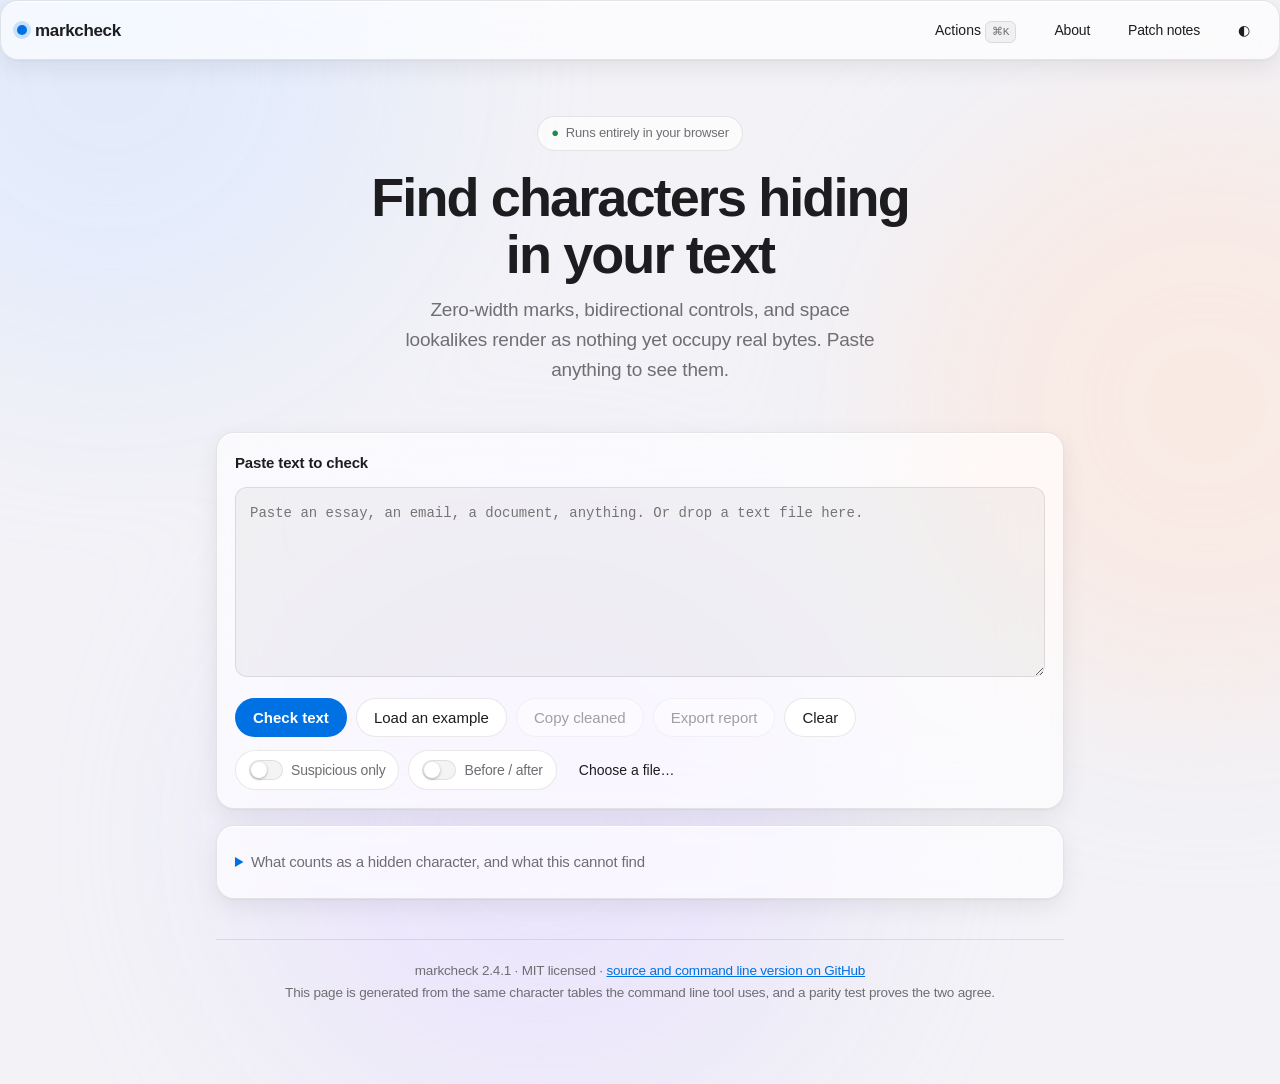
==== commit 0eb1179b: "2.4.1: redraw the counter as a 1950s tachometer The first attempt was a neon dial. It read as cheap " ====
--- a/web/index.html
+++ b/web/index.html
@@ -49,12 +49,15 @@
     --faint: rgba(0, 0, 0, 0.045);
     --accent: #0071e3;
     --accent-ink: #ffffff;
-    /* Instrument aqua, for the visit counter's dial. Mirrors shared.css;
-       test_markcheck.TestPaletteParity fails if the two ever disagree. */
-    --aqua: #00919f;
-    --aqua-hot: #00b3c4;
-    --aqua-ink: #007784;
-    --aqua-glow: rgba(0, 145, 159, 0.28);
+    /* The visit counter's dial. A physical instrument does not repaint
+       itself when the room lights change, so these are theme-invariant and
+       defined only here. --dial-cap is the exception: it is printed on the
+       page rather than on the dial, so it follows the theme. */
+    --dial-face: #f1e6cd;
+    --dial-face-edge: #d8c6a4;
+    --dial-ink: #2b2620;
+    --dial-needle: #c0392b;
+    --dial-cap: #8a7350;
     --ok: #1d8a4e;
     --info: #6e6e73;
     --low: #0a7ea4;
@@ -86,8 +89,7 @@
       --dim: #98989d;
       --faint: rgba(255, 255, 255, 0.06);
       --accent: #0a84ff;
-      --aqua: #00e5ff; --aqua-hot: #a8fbff; --aqua-ink: #5ce1ff;
-      --aqua-glow: rgba(0, 229, 255, 0.55);
+      --dial-cap: #c4a97c;
       --ok: #30d158;
       --info: #98989d;
       --low: #64d2ff;
@@ -111,8 +113,7 @@
     --dim: #98989d;
     --faint: rgba(255, 255, 255, 0.06);
     --accent: #0a84ff;
-    --aqua: #00e5ff; --aqua-hot: #a8fbff; --aqua-ink: #5ce1ff;
-    --aqua-glow: rgba(0, 229, 255, 0.55);
+    --dial-cap: #c4a97c;
     --ok: #30d158;
     --info: #98989d;
     --low: #64d2ff;
@@ -364,11 +365,22 @@
   footer a { color: var(--accent); }
   /* The visit counter, built as an instrument rather than a label.
 
-     The dial is a tachometer that measures ORDER OF MAGNITUDE, not raw count:
-     the needle tracks log10(visits), one major tick per decade. A linear gauge
-     would sit pinned at zero for the site's first few thousand visitors and
-     then pinned at full forever after — this one is legible at six visits and
-     still legible at a million, and never needs rescaling.
+     Styled after a 1950s automotive tachometer — a Smiths or Jaeger dial: a
+     vanilla face with a printed scale, a chrome bezel, a red needle, and a
+     domed crystal over the whole thing. The digits sit under their own glass
+     domes, the way an odometer reads through a curved window.
+
+     The dial colours are deliberately NOT themed. A physical instrument does
+     not repaint itself when the room lights change; the cream face reads as an
+     object set into the page rather than part of its chrome. Only the caption
+     follows the theme, because it is printed on the page and not on the dial.
+
+     The needle tracks ORDER OF MAGNITUDE, not raw count: log10(visits), one
+     major tick per decade. A linear gauge would sit pinned at zero for the
+     site's first few thousand visitors and then pinned at full forever after —
+     this one is legible at six visits and still legible at a million, and
+     never needs rescaling. The last decade is printed as a redline, so passing
+     a million puts the needle into it.
 
      The geometry is chosen so the arithmetic comes out whole: a 240deg sweep
      over 6 decades is exactly 40deg per decade, and 40 divides 360 exactly, so
@@ -384,64 +396,99 @@
   .visits {
     --arc-start: 240deg;
     --arc-sweep: 240deg;
-    display: flex; align-items: center; justify-content: center; gap: 18px;
-    width: 100%; max-width: 380px; margin: 20px auto 4px;
-    padding: 15px 22px; border-radius: 20px;
-    position: relative; overflow: hidden;
-    animation: rev-up 1.5s var(--ease) both;
-  }
-  /* A specular sweep across the top-left, the same cue the cards use. */
-  .visits::after {
-    content: ""; position: absolute; inset: 0; pointer-events: none;
-    background: linear-gradient(133deg,
-      color-mix(in srgb, var(--edge-lit) 45%, transparent) 0%,
-      transparent 46%);
+    display: flex; align-items: center; justify-content: center; gap: 20px;
+    width: 100%; max-width: 400px; margin: 20px auto 4px;
+    padding: 16px 22px; border-radius: 20px;
+    position: relative;
+    animation: rev-up 1.6s var(--ease) both;
   }
   @keyframes rev-up { from { --rev: 0; } }
 
-  .tach { position: relative; flex: none; width: 62px; height: 62px; }
+  .tach {
+    position: relative; flex: none; width: 78px; height: 78px;
+    border-radius: 50%;
+    /* Polished bezel. A conic sweep of greys is what sells metal: highlights
+       and shadows at irregular intervals, the way a turned ring catches a
+       room. */
+    background: conic-gradient(from 216deg,
+      #6f6b66, #e9e6e0 9%, #a9a49d 20%, #55514c 31%, #dedad3 44%,
+      #8e8983 57%, #f2efe9 70%, #676360 83%, #b5b0a8 92%, #6f6b66);
+    box-shadow: 0 1px 2px rgba(0,0,0,.5), 0 6px 14px rgba(0,0,0,.34);
+  }
   .tach i { position: absolute; inset: 0; display: block; border-radius: 50%; }
 
-  /* The lit arc, as a band rather than a wedge. Everything past the needle
-     stays unlit, so the gauge reads as a fill as well as a pointer. The band
-     stops short of the rim to leave the tick bezel its own clear ring; the two
-     masks must not overlap or the arc simply paints over the ticks. */
-  .tach .sweep {
+  /* The dial face, sunk inside the bezel. */
+  .tach .face {
+    inset: 5px;
+    background:
+      radial-gradient(circle at 34% 26%, #fffdf7 0%, var(--dial-face) 46%,
+                      var(--dial-face-edge) 100%);
+    box-shadow: inset 0 2px 4px rgba(60, 46, 24, 0.34);
+  }
+  /* Nine major marks at 40deg: seven across the scale, one per decade, and two
+     in the gap at the bottom that read as the rest of the dial. */
+  .tach .ticks {
+    inset: 5px;
+    background: repeating-conic-gradient(from var(--arc-start),
+      var(--dial-ink) 0deg 2.2deg, transparent 2.2deg 40deg);
+    -webkit-mask: radial-gradient(closest-side, transparent 66%, #000 68%);
+            mask: radial-gradient(closest-side, transparent 66%, #000 68%);
+    opacity: .85;
+  }
+  /* Minor marks at 8deg — five to a decade, the subdivision a real dial has.
+     8 divides 360, so these also close cleanly with no stray partial mark. */
+  .tach .minor {
+    inset: 5px;
+    background: repeating-conic-gradient(from var(--arc-start),
+      var(--dial-ink) 0deg 1deg, transparent 1deg 8deg);
+    -webkit-mask: radial-gradient(closest-side, transparent 82%, #000 84%);
+            mask: radial-gradient(closest-side, transparent 82%, #000 84%);
+    opacity: .42;
+  }
+  /* The redline: the final decade of the scale, printed against the rim, so a
+     millionth visit puts the needle into it. */
+  .tach .redline {
+    inset: 5px;
     background: conic-gradient(from var(--arc-start),
-      var(--aqua) 0deg,
-      var(--aqua-hot) calc(var(--rev) * var(--arc-sweep)),
-      color-mix(in srgb, var(--dim) 22%, transparent)
-        calc(var(--rev) * var(--arc-sweep)),
-      color-mix(in srgb, var(--dim) 22%, transparent) var(--arc-sweep),
-      transparent var(--arc-sweep));
-    -webkit-mask: radial-gradient(closest-side, transparent 56%, #000 58%,
-                                  #000 82%, transparent 84%);
-            mask: radial-gradient(closest-side, transparent 56%, #000 58%,
-                                  #000 82%, transparent 84%);
-    filter: drop-shadow(0 0 5px var(--aqua-glow));
-  }
-  /* Nine ticks at 40deg: seven across the arc, one per decade, and two in the
-     bottom gap that read as the rest of the bezel. */
-  .tach .ticks {
-    background: repeating-conic-gradient(from var(--arc-start),
-      var(--dim) 0deg 1.8deg, transparent 1.8deg 40deg);
-    -webkit-mask: radial-gradient(closest-side, transparent 88%, #000 90%);
-            mask: radial-gradient(closest-side, transparent 88%, #000 90%);
-    opacity: .5;
-  }
+      transparent 0deg 200deg, var(--dial-needle) 200deg 240deg,
+      transparent 240deg);
+    -webkit-mask: radial-gradient(closest-side, transparent 87%, #000 89%);
+            mask: radial-gradient(closest-side, transparent 87%, #000 89%);
+  }
+  /* A tapered pointer: wide at the hub, fine at the tip. A parallel-sided bar
+     reads as a clock hand, which is the wrong instrument entirely. */
   .tach .needle::before {
     content: ""; position: absolute; left: 50%; bottom: 50%;
-    width: 2px; height: 36%; margin-left: -1px; border-radius: 2px;
-    background: linear-gradient(to top,
-      color-mix(in srgb, var(--aqua-hot) 25%, transparent), var(--aqua-hot));
-    box-shadow: 0 0 7px var(--aqua-glow);
+    width: 6px; height: 35%; margin-left: -3px;
+    background: linear-gradient(to top, #8d2a21, var(--dial-needle) 55%);
+    clip-path: polygon(24% 100%, 76% 100%, 58% 0%, 42% 0%);
     transform-origin: 50% 100%;
     transform: rotate(calc(var(--arc-start) + var(--rev) * var(--arc-sweep)));
+    filter: drop-shadow(0 1px 1.5px rgba(60, 30, 20, .5));
+  }
+  /* The counterweight tail, the giveaway detail on a real pointer. */
+  .tach .needle::after {
+    content: ""; position: absolute; left: 50%; top: 50%;
+    width: 5px; height: 11%; margin-left: -2.5px;
+    background: #8d2a21;
+    clip-path: polygon(20% 0%, 80% 0%, 60% 100%, 40% 100%);
+    transform-origin: 50% 0;
+    transform: rotate(calc(var(--arc-start) + var(--rev) * var(--arc-sweep)));
   }
   .tach .hub {
-    inset: calc(50% - 4px); width: 8px; height: 8px;
-    background: var(--aqua-hot);
-    box-shadow: 0 0 8px var(--aqua-glow), 0 0 0 3px var(--faint);
+    inset: calc(50% - 5px); width: 10px; height: 10px;
+    background: radial-gradient(circle at 36% 30%, #6a6560, #24211e 70%);
+    box-shadow: 0 1px 2px rgba(0,0,0,.55);
+  }
+  /* The crystal. A curved cover throws a hard highlight across the upper left
+     and a faint one back off the lower rim; without both it reads as a flat
+     printed circle. */
+  .tach .dome {
+    background:
+      linear-gradient(146deg, rgba(255,255,255,.58) 0%,
+                      rgba(255,255,255,.16) 26%, transparent 46%),
+      radial-gradient(120% 80% at 50% 118%, rgba(255,255,255,.30), transparent 60%);
+    pointer-events: none;
   }
 
   .readout {
@@ -454,33 +501,49 @@
      width without a breakpoint per magnitude. Padding is in em so the cells
      shrink with the glyphs. */
   .odo {
-    display: flex; align-items: stretch; gap: .12em; min-width: 0;
-    font: 700 clamp(14px, 4.4vw, 24px)/1 var(--mono);
-    font-variant-numeric: tabular-nums;
+    display: flex; align-items: stretch; gap: .14em; min-width: 0;
+    font: 700 clamp(14px, 4.4vw, 25px)/1 var(--sans);
+    font-variant-numeric: tabular-nums; letter-spacing: -0.02em;
   }
   .odo .d {
-    color: var(--ink); padding: .26em .3em; border-radius: .3em;
-    background: linear-gradient(180deg, var(--faint), transparent);
-    border: 1px solid var(--edge);
-    box-shadow: inset 0 1px 0 var(--edge-lit);
-    text-shadow: 0 0 16px var(--aqua-glow);
-  }
-  .odo .sep { color: var(--dim); align-self: flex-end; padding-bottom: .26em; }
+    position: relative; color: var(--dial-ink);
+    padding: .3em .32em .28em; border-radius: .26em;
+    background: linear-gradient(180deg, #fffdf6 0%, var(--dial-face) 54%,
+                                var(--dial-face-edge) 100%);
+    border: 1px solid rgba(52, 40, 22, .42);
+    box-shadow:
+      inset 0 .07em .1em rgba(255, 255, 255, .95),
+      inset 0 -.07em .12em rgba(90, 70, 40, .28),
+      0 .05em .14em rgba(0, 0, 0, .38);
+  }
+  /* The dome over each numeral. It sits above the digit deliberately: a cover
+     glass is in front of what it covers. */
+  .odo .d::after {
+    content: ""; position: absolute; inset: 0; border-radius: inherit;
+    background: linear-gradient(178deg,
+      rgba(255,255,255,.82) 0%, rgba(255,255,255,.34) 32%,
+      rgba(255,255,255,.04) 52%, transparent 62%);
+    pointer-events: none;
+  }
+  .odo .sep {
+    color: var(--dial-cap); align-self: flex-end; padding-bottom: .3em;
+    opacity: .8;
+  }
   .visits .cap {
-    margin-top: 7px; font-size: 10px; font-weight: 600; letter-spacing: .24em;
-    text-transform: uppercase; color: var(--aqua-ink);
+    margin-top: 8px; font-size: 10px; font-weight: 600; letter-spacing: .26em;
+    text-transform: uppercase; color: var(--dial-cap);
   }
 
   @media (max-width: 420px) {
-    .visits { gap: 12px; padding: 13px 14px; }
-    .tach { width: 50px; height: 50px; }
-  }
-  /* A glow is decoration; a gauge with no contrast is a bug. */
+    .visits { gap: 14px; padding: 14px 14px; }
+    .tach { width: 62px; height: 62px; }
+    .tach .face, .tach .ticks, .tach .minor, .tach .redline { inset: 4px; }
+  }
+  /* Gloss is decoration; a scale nobody can read is a bug. */
   @media (prefers-contrast: more) {
-    .visits::after { display: none; }
-    .odo .d { text-shadow: none; }
-    .tach .sweep, .tach .needle::before, .tach .hub { filter: none;
-      box-shadow: none; }
+    .tach .dome, .odo .d::after { display: none; }
+    .tach .ticks { opacity: 1; }
+    .odo .d { border-color: #000; }
   }
 
   /* Command palette */
@@ -646,7 +709,7 @@
   </details>
 
   <footer>
-    markcheck 2.4.0 &middot; MIT licensed &middot;
+    markcheck 2.4.1 &middot; MIT licensed &middot;
     <a href="https://github.com/MavProDev/markcheck" rel="noopener noreferrer">source
     and command line version on GitHub</a><br>
     This page is generated from the same character tables the command line tool
@@ -670,7 +733,7 @@
 <script>
 // GENERATED FROM markcheck.py. Do not edit by hand.
 // Regenerate with tools/build_web.py so the browser and the CLI cannot drift.
-const T = {"SINGLES":{"173":["SOFT HYPHEN","invisible-format"],"847":["COMBINING GRAPHEME JOINER","invisible-format"],"1564":["ARABIC LETTER MARK","bidi"],"4447":["HANGUL CHOSEONG FILLER","invisible-format"],"4448":["HANGUL JUNGSEONG FILLER","invisible-format"],"6068":["KHMER VOWEL INHERENT AQ","invisible-format"],"6069":["KHMER VOWEL INHERENT AA","invisible-format"],"6158":["MONGOLIAN VOWEL SEPARATOR","invisible-format"],"8203":["ZERO WIDTH SPACE","zero-width"],"8204":["ZERO WIDTH NON-JOINER","zero-width"],"8205":["ZERO WIDTH JOINER","zero-width"],"8206":["LEFT-TO-RIGHT MARK","bidi"],"8207":["RIGHT-TO-LEFT MARK","bidi"],"8234":["LEFT-TO-RIGHT EMBEDDING","bidi"],"8235":["RIGHT-TO-LEFT EMBEDDING","bidi"],"8236":["POP DIRECTIONAL FORMATTING","bidi"],"8237":["LEFT-TO-RIGHT OVERRIDE","bidi"],"8238":["RIGHT-TO-LEFT OVERRIDE","bidi"],"8288":["WORD JOINER","zero-width"],"8289":["FUNCTION APPLICATION","zero-width"],"8290":["INVISIBLE TIMES","zero-width"],"8291":["INVISIBLE SEPARATOR","zero-width"],"8292":["INVISIBLE PLUS","zero-width"],"8294":["LEFT-TO-RIGHT ISOLATE","bidi"],"8295":["RIGHT-TO-LEFT ISOLATE","bidi"],"8296":["FIRST STRONG ISOLATE","bidi"],"8297":["POP DIRECTIONAL ISOLATE","bidi"],"8298":["INHIBIT SYMMETRIC SWAPPING","invisible-format"],"8299":["ACTIVATE SYMMETRIC SWAPPING","invisible-format"],"8300":["INHIBIT ARABIC FORM SHAPING","invisible-format"],"8301":["ACTIVATE ARABIC FORM SHAPING","invisible-format"],"8302":["NATIONAL DIGIT SHAPES","invisible-format"],"8303":["NOMINAL DIGIT SHAPES","invisible-format"],"10240":["BRAILLE PATTERN BLANK","invisible-format"],"12644":["HANGUL FILLER","invisible-format"],"65279":["ZERO WIDTH NO-BREAK SPACE (BOM)","zero-width"],"65440":["HALFWIDTH HANGUL FILLER","invisible-format"],"65529":["INTERLINEAR ANNOTATION ANCHOR","invisible-format"],"65530":["INTERLINEAR ANNOTATION SEPARATOR","invisible-format"],"65531":["INTERLINEAR ANNOTATION TERMINATOR","invisible-format"]},"WS":{"133":"NEXT LINE (NEL)","160":"NO-BREAK SPACE","5760":"OGHAM SPACE MARK","8192":"EN QUAD","8193":"EM QUAD","8194":"EN SPACE","8195":"EM SPACE","8196":"THREE-PER-EM SPACE","8197":"FOUR-PER-EM SPACE","8198":"SIX-PER-EM SPACE","8199":"FIGURE SPACE","8200":"PUNCTUATION SPACE","8201":"THIN SPACE","8202":"HAIR SPACE","8232":"LINE SEPARATOR","8233":"PARAGRAPH SEPARATOR","8239":"NARROW NO-BREAK SPACE","8287":"MEDIUM MATHEMATICAL SPACE","12288":"IDEOGRAPHIC SPACE"},"TAGS":{"917505":"LANGUAGE TAG","917536":"TAG SPACE","917537":"TAG EXCLAMATION MARK","917538":"TAG QUOTATION MARK","917539":"TAG NUMBER SIGN","917540":"TAG DOLLAR SIGN","917541":"TAG PERCENT SIGN","917542":"TAG AMPERSAND","917543":"TAG APOSTROPHE","917544":"TAG LEFT PARENTHESIS","917545":"TAG RIGHT PARENTHESIS","917546":"TAG ASTERISK","917547":"TAG PLUS SIGN","917548":"TAG COMMA","917549":"TAG HYPHEN-MINUS","917550":"TAG FULL STOP","917551":"TAG SOLIDUS","917552":"TAG DIGIT ZERO","917553":"TAG DIGIT ONE","917554":"TAG DIGIT TWO","917555":"TAG DIGIT THREE","917556":"TAG DIGIT FOUR","917557":"TAG DIGIT FIVE","917558":"TAG DIGIT SIX","917559":"TAG DIGIT SEVEN","917560":"TAG DIGIT EIGHT","917561":"TAG DIGIT NINE","917562":"TAG COLON","917563":"TAG SEMICOLON","917564":"TAG LESS-THAN SIGN","917565":"TAG EQUALS SIGN","917566":"TAG GREATER-THAN SIGN","917567":"TAG QUESTION MARK","917568":"TAG COMMERCIAL AT","917569":"TAG LATIN CAPITAL LETTER A","917570":"TAG LATIN CAPITAL LETTER B","917571":"TAG LATIN CAPITAL LETTER C","917572":"TAG LATIN CAPITAL LETTER D","917573":"TAG LATIN CAPITAL LETTER E","917574":"TAG LATIN CAPITAL LETTER F","917575":"TAG LATIN CAPITAL LETTER G","917576":"TAG LATIN CAPITAL LETTER H","917577":"TAG LATIN CAPITAL LETTER I","917578":"TAG LATIN CAPITAL LETTER J","917579":"TAG LATIN CAPITAL LETTER K","917580":"TAG LATIN CAPITAL LETTER L","917581":"TAG LATIN CAPITAL LETTER M","917582":"TAG LATIN CAPITAL LETTER N","917583":"TAG LATIN CAPITAL LETTER O","917584":"TAG LATIN CAPITAL LETTER P","917585":"TAG LATIN CAPITAL LETTER Q","917586":"TAG LATIN CAPITAL LETTER R","917587":"TAG LATIN CAPITAL LETTER S","917588":"TAG LATIN CAPITAL LETTER T","917589":"TAG LATIN CAPITAL LETTER U","917590":"TAG LATIN CAPITAL LETTER V","917591":"TAG LATIN CAPITAL LETTER W","917592":"TAG LATIN CAPITAL LETTER X","917593":"TAG LATIN CAPITAL LETTER Y","917594":"TAG LATIN CAPITAL LETTER Z","917595":"TAG LEFT SQUARE BRACKET","917596":"TAG REVERSE SOLIDUS","917597":"TAG RIGHT SQUARE BRACKET","917598":"TAG CIRCUMFLEX ACCENT","917599":"TAG LOW LINE","917600":"TAG GRAVE ACCENT","917601":"TAG LATIN SMALL LETTER A","917602":"TAG LATIN SMALL LETTER B","917603":"TAG LATIN SMALL LETTER C","917604":"TAG LATIN SMALL LETTER D","917605":"TAG LATIN SMALL LETTER E","917606":"TAG LATIN SMALL LETTER F","917607":"TAG LATIN SMALL LETTER G","917608":"TAG LATIN SMALL LETTER H","917609":"TAG LATIN SMALL LETTER I","917610":"TAG LATIN SMALL LETTER J","917611":"TAG LATIN SMALL LETTER K","917612":"TAG LATIN SMALL LETTER L","917613":"TAG LATIN SMALL LETTER M","917614":"TAG LATIN SMALL LETTER N","917615":"TAG LATIN SMALL LETTER O","917616":"TAG LATIN SMALL LETTER P","917617":"TAG LATIN SMALL LETTER Q","917618":"TAG LATIN SMALL LETTER R","917619":"TAG LATIN SMALL LETTER S","917620":"TAG LATIN SMALL LETTER T","917621":"TAG LATIN SMALL LETTER U","917622":"TAG LATIN SMALL LETTER V","917623":"TAG LATIN SMALL LETTER W","917624":"TAG LATIN SMALL LETTER X","917625":"TAG LATIN SMALL LETTER Y","917626":"TAG LATIN SMALL LETTER Z","917627":"TAG LEFT CURLY BRACKET","917628":"TAG VERTICAL LINE","917629":"TAG RIGHT CURLY BRACKET","917630":"TAG TILDE","917631":"CANCEL TAG"},"FVS":{"6155":"MONGOLIAN FREE VARIATION SELECTOR ONE","6156":"MONGOLIAN FREE VARIATION SELECTOR TWO","6157":"MONGOLIAN FREE VARIATION SELECTOR THREE","6159":"MONGOLIAN FREE VARIATION SELECTOR FOUR"},"REPL":{"133":"\n","160":" ","5760":" ","8192":" ","8193":" ","8194":" ","8195":" ","8196":" ","8197":" ","8198":" ","8199":" ","8200":" ","8201":" ","8202":" ","8232":"\n","8233":"\n","8239":" ","8287":" ","12288":" "},"CATEGORIES":["zero-width","invisible-format","bidi","variation-selector","tag","whitespace","default-ignorable"],"DEFAULTS":["zero-width","invisible-format","bidi","variation-selector","tag","whitespace"],"DESCRIPTIONS":{"zero-width":"Zero-advance invisibles (ZWSP, ZWJ, ZWNJ, word joiner, invisible math operators, BOM). ZWJ is also a valid emoji and Indic joiner; likely-legitimate uses are annotated.","invisible-format":"Format and filler code points that render blank (soft hyphen, grapheme joiner, script fillers, interlinear annotation, deprecated format controls).","bidi":"Bidirectional controls. Valid in RTL scripts; the override and isolate members enable Trojan-Source reordering.","variation-selector":"Variation selectors. Normally style glyphs; can carry hidden payloads.","tag":"Unicode Tags block. Invisible; used for text smuggling and prompt injection. Rare in ordinary prose.","whitespace":"Nonstandard whitespace (NBSP, narrow no-break space, en and em spaces, line and paragraph separators). Renders like a space but differs from ASCII space; the class behind the 2025 NNBSP fingerprint reports. Common in typeset and word-processor text; --exclude whitespace to skip.","default-ignorable":"OPT-IN. Every remaining Unicode Default_Ignorable_Code_Point not covered above, including reserved ranges. Off by default because it is noisy; enable with --include-default-ignorables for forensic work."},"PICTO":[[126976,129791],[9728,10175],[127462,127487],[11008,11263],[65039,65039]],"SEVERITIES":["info","low","medium","high"],"HIGH_BIDI":[[8234,8238],[8294,8297]],"DI":[[173,173],[847,847],[1564,1564],[4447,4448],[6068,6069],[6155,6159],[8203,8207],[8234,8238],[8288,8303],[12644,12644],[65024,65039],[65279,65279],[65440,65440],[65520,65528],[113824,113827],[119155,119162],[917504,921599]],"DI_NAME":"DEFAULT IGNORABLE CODE POINT","DIGITS":[[48,57],[178,179],[185,185],[1632,1641],[1776,1785],[1984,1993],[2406,2415],[2534,2543],[2662,2671],[2790,2799],[2918,2927],[3046,3055],[3174,3183],[3302,3311],[3430,3439],[3558,3567],[3664,3673],[3792,3801],[3872,3881],[4160,4169],[4240,4249],[4969,4977],[6112,6121],[6160,6169],[6470,6479],[6608,6618],[6784,6793],[6800,6809],[6992,7001],[7088,7097],[7232,7241],[7248,7257],[8304,8304],[8308,8313],[8320,8329],[9312,9320],[9332,9340],[9352,9360],[9450,9450],[9461,9469],[9471,9471],[10102,10110],[10112,10120],[10122,10130],[42528,42537],[43216,43225],[43264,43273],[43472,43481],[43504,43513],[43600,43609],[44016,44025],[65296,65305],[66720,66729],[68160,68163],[68912,68921],[69216,69224],[69714,69722],[69734,69743],[69872,69881],[69942,69951],[70096,70105],[70384,70393],[70736,70745],[70864,70873],[71248,71257],[71360,71369],[71472,71481],[71904,71913],[72016,72025],[72784,72793],[73040,73049],[73120,73129],[73552,73561],[92768,92777],[92864,92873],[93008,93017],[120782,120831],[123200,123209],[123632,123641],[124144,124153],[125264,125273],[127232,127242],[130032,130041]],"UNICODE_VERSION":"15.1.0","VERSION":"2.4.0"};
+const T = {"SINGLES":{"173":["SOFT HYPHEN","invisible-format"],"847":["COMBINING GRAPHEME JOINER","invisible-format"],"1564":["ARABIC LETTER MARK","bidi"],"4447":["HANGUL CHOSEONG FILLER","invisible-format"],"4448":["HANGUL JUNGSEONG FILLER","invisible-format"],"6068":["KHMER VOWEL INHERENT AQ","invisible-format"],"6069":["KHMER VOWEL INHERENT AA","invisible-format"],"6158":["MONGOLIAN VOWEL SEPARATOR","invisible-format"],"8203":["ZERO WIDTH SPACE","zero-width"],"8204":["ZERO WIDTH NON-JOINER","zero-width"],"8205":["ZERO WIDTH JOINER","zero-width"],"8206":["LEFT-TO-RIGHT MARK","bidi"],"8207":["RIGHT-TO-LEFT MARK","bidi"],"8234":["LEFT-TO-RIGHT EMBEDDING","bidi"],"8235":["RIGHT-TO-LEFT EMBEDDING","bidi"],"8236":["POP DIRECTIONAL FORMATTING","bidi"],"8237":["LEFT-TO-RIGHT OVERRIDE","bidi"],"8238":["RIGHT-TO-LEFT OVERRIDE","bidi"],"8288":["WORD JOINER","zero-width"],"8289":["FUNCTION APPLICATION","zero-width"],"8290":["INVISIBLE TIMES","zero-width"],"8291":["INVISIBLE SEPARATOR","zero-width"],"8292":["INVISIBLE PLUS","zero-width"],"8294":["LEFT-TO-RIGHT ISOLATE","bidi"],"8295":["RIGHT-TO-LEFT ISOLATE","bidi"],"8296":["FIRST STRONG ISOLATE","bidi"],"8297":["POP DIRECTIONAL ISOLATE","bidi"],"8298":["INHIBIT SYMMETRIC SWAPPING","invisible-format"],"8299":["ACTIVATE SYMMETRIC SWAPPING","invisible-format"],"8300":["INHIBIT ARABIC FORM SHAPING","invisible-format"],"8301":["ACTIVATE ARABIC FORM SHAPING","invisible-format"],"8302":["NATIONAL DIGIT SHAPES","invisible-format"],"8303":["NOMINAL DIGIT SHAPES","invisible-format"],"10240":["BRAILLE PATTERN BLANK","invisible-format"],"12644":["HANGUL FILLER","invisible-format"],"65279":["ZERO WIDTH NO-BREAK SPACE (BOM)","zero-width"],"65440":["HALFWIDTH HANGUL FILLER","invisible-format"],"65529":["INTERLINEAR ANNOTATION ANCHOR","invisible-format"],"65530":["INTERLINEAR ANNOTATION SEPARATOR","invisible-format"],"65531":["INTERLINEAR ANNOTATION TERMINATOR","invisible-format"]},"WS":{"133":"NEXT LINE (NEL)","160":"NO-BREAK SPACE","5760":"OGHAM SPACE MARK","8192":"EN QUAD","8193":"EM QUAD","8194":"EN SPACE","8195":"EM SPACE","8196":"THREE-PER-EM SPACE","8197":"FOUR-PER-EM SPACE","8198":"SIX-PER-EM SPACE","8199":"FIGURE SPACE","8200":"PUNCTUATION SPACE","8201":"THIN SPACE","8202":"HAIR SPACE","8232":"LINE SEPARATOR","8233":"PARAGRAPH SEPARATOR","8239":"NARROW NO-BREAK SPACE","8287":"MEDIUM MATHEMATICAL SPACE","12288":"IDEOGRAPHIC SPACE"},"TAGS":{"917505":"LANGUAGE TAG","917536":"TAG SPACE","917537":"TAG EXCLAMATION MARK","917538":"TAG QUOTATION MARK","917539":"TAG NUMBER SIGN","917540":"TAG DOLLAR SIGN","917541":"TAG PERCENT SIGN","917542":"TAG AMPERSAND","917543":"TAG APOSTROPHE","917544":"TAG LEFT PARENTHESIS","917545":"TAG RIGHT PARENTHESIS","917546":"TAG ASTERISK","917547":"TAG PLUS SIGN","917548":"TAG COMMA","917549":"TAG HYPHEN-MINUS","917550":"TAG FULL STOP","917551":"TAG SOLIDUS","917552":"TAG DIGIT ZERO","917553":"TAG DIGIT ONE","917554":"TAG DIGIT TWO","917555":"TAG DIGIT THREE","917556":"TAG DIGIT FOUR","917557":"TAG DIGIT FIVE","917558":"TAG DIGIT SIX","917559":"TAG DIGIT SEVEN","917560":"TAG DIGIT EIGHT","917561":"TAG DIGIT NINE","917562":"TAG COLON","917563":"TAG SEMICOLON","917564":"TAG LESS-THAN SIGN","917565":"TAG EQUALS SIGN","917566":"TAG GREATER-THAN SIGN","917567":"TAG QUESTION MARK","917568":"TAG COMMERCIAL AT","917569":"TAG LATIN CAPITAL LETTER A","917570":"TAG LATIN CAPITAL LETTER B","917571":"TAG LATIN CAPITAL LETTER C","917572":"TAG LATIN CAPITAL LETTER D","917573":"TAG LATIN CAPITAL LETTER E","917574":"TAG LATIN CAPITAL LETTER F","917575":"TAG LATIN CAPITAL LETTER G","917576":"TAG LATIN CAPITAL LETTER H","917577":"TAG LATIN CAPITAL LETTER I","917578":"TAG LATIN CAPITAL LETTER J","917579":"TAG LATIN CAPITAL LETTER K","917580":"TAG LATIN CAPITAL LETTER L","917581":"TAG LATIN CAPITAL LETTER M","917582":"TAG LATIN CAPITAL LETTER N","917583":"TAG LATIN CAPITAL LETTER O","917584":"TAG LATIN CAPITAL LETTER P","917585":"TAG LATIN CAPITAL LETTER Q","917586":"TAG LATIN CAPITAL LETTER R","917587":"TAG LATIN CAPITAL LETTER S","917588":"TAG LATIN CAPITAL LETTER T","917589":"TAG LATIN CAPITAL LETTER U","917590":"TAG LATIN CAPITAL LETTER V","917591":"TAG LATIN CAPITAL LETTER W","917592":"TAG LATIN CAPITAL LETTER X","917593":"TAG LATIN CAPITAL LETTER Y","917594":"TAG LATIN CAPITAL LETTER Z","917595":"TAG LEFT SQUARE BRACKET","917596":"TAG REVERSE SOLIDUS","917597":"TAG RIGHT SQUARE BRACKET","917598":"TAG CIRCUMFLEX ACCENT","917599":"TAG LOW LINE","917600":"TAG GRAVE ACCENT","917601":"TAG LATIN SMALL LETTER A","917602":"TAG LATIN SMALL LETTER B","917603":"TAG LATIN SMALL LETTER C","917604":"TAG LATIN SMALL LETTER D","917605":"TAG LATIN SMALL LETTER E","917606":"TAG LATIN SMALL LETTER F","917607":"TAG LATIN SMALL LETTER G","917608":"TAG LATIN SMALL LETTER H","917609":"TAG LATIN SMALL LETTER I","917610":"TAG LATIN SMALL LETTER J","917611":"TAG LATIN SMALL LETTER K","917612":"TAG LATIN SMALL LETTER L","917613":"TAG LATIN SMALL LETTER M","917614":"TAG LATIN SMALL LETTER N","917615":"TAG LATIN SMALL LETTER O","917616":"TAG LATIN SMALL LETTER P","917617":"TAG LATIN SMALL LETTER Q","917618":"TAG LATIN SMALL LETTER R","917619":"TAG LATIN SMALL LETTER S","917620":"TAG LATIN SMALL LETTER T","917621":"TAG LATIN SMALL LETTER U","917622":"TAG LATIN SMALL LETTER V","917623":"TAG LATIN SMALL LETTER W","917624":"TAG LATIN SMALL LETTER X","917625":"TAG LATIN SMALL LETTER Y","917626":"TAG LATIN SMALL LETTER Z","917627":"TAG LEFT CURLY BRACKET","917628":"TAG VERTICAL LINE","917629":"TAG RIGHT CURLY BRACKET","917630":"TAG TILDE","917631":"CANCEL TAG"},"FVS":{"6155":"MONGOLIAN FREE VARIATION SELECTOR ONE","6156":"MONGOLIAN FREE VARIATION SELECTOR TWO","6157":"MONGOLIAN FREE VARIATION SELECTOR THREE","6159":"MONGOLIAN FREE VARIATION SELECTOR FOUR"},"REPL":{"133":"\n","160":" ","5760":" ","8192":" ","8193":" ","8194":" ","8195":" ","8196":" ","8197":" ","8198":" ","8199":" ","8200":" ","8201":" ","8202":" ","8232":"\n","8233":"\n","8239":" ","8287":" ","12288":" "},"CATEGORIES":["zero-width","invisible-format","bidi","variation-selector","tag","whitespace","default-ignorable"],"DEFAULTS":["zero-width","invisible-format","bidi","variation-selector","tag","whitespace"],"DESCRIPTIONS":{"zero-width":"Zero-advance invisibles (ZWSP, ZWJ, ZWNJ, word joiner, invisible math operators, BOM). ZWJ is also a valid emoji and Indic joiner; likely-legitimate uses are annotated.","invisible-format":"Format and filler code points that render blank (soft hyphen, grapheme joiner, script fillers, interlinear annotation, deprecated format controls).","bidi":"Bidirectional controls. Valid in RTL scripts; the override and isolate members enable Trojan-Source reordering.","variation-selector":"Variation selectors. Normally style glyphs; can carry hidden payloads.","tag":"Unicode Tags block. Invisible; used for text smuggling and prompt injection. Rare in ordinary prose.","whitespace":"Nonstandard whitespace (NBSP, narrow no-break space, en and em spaces, line and paragraph separators). Renders like a space but differs from ASCII space; the class behind the 2025 NNBSP fingerprint reports. Common in typeset and word-processor text; --exclude whitespace to skip.","default-ignorable":"OPT-IN. Every remaining Unicode Default_Ignorable_Code_Point not covered above, including reserved ranges. Off by default because it is noisy; enable with --include-default-ignorables for forensic work."},"PICTO":[[126976,129791],[9728,10175],[127462,127487],[11008,11263],[65039,65039]],"SEVERITIES":["info","low","medium","high"],"HIGH_BIDI":[[8234,8238],[8294,8297]],"DI":[[173,173],[847,847],[1564,1564],[4447,4448],[6068,6069],[6155,6159],[8203,8207],[8234,8238],[8288,8303],[12644,12644],[65024,65039],[65279,65279],[65440,65440],[65520,65528],[113824,113827],[119155,119162],[917504,921599]],"DI_NAME":"DEFAULT IGNORABLE CODE POINT","DIGITS":[[48,57],[178,179],[185,185],[1632,1641],[1776,1785],[1984,1993],[2406,2415],[2534,2543],[2662,2671],[2790,2799],[2918,2927],[3046,3055],[3174,3183],[3302,3311],[3430,3439],[3558,3567],[3664,3673],[3792,3801],[3872,3881],[4160,4169],[4240,4249],[4969,4977],[6112,6121],[6160,6169],[6470,6479],[6608,6618],[6784,6793],[6800,6809],[6992,7001],[7088,7097],[7232,7241],[7248,7257],[8304,8304],[8308,8313],[8320,8329],[9312,9320],[9332,9340],[9352,9360],[9450,9450],[9461,9469],[9471,9471],[10102,10110],[10112,10120],[10122,10130],[42528,42537],[43216,43225],[43264,43273],[43472,43481],[43504,43513],[43600,43609],[44016,44025],[65296,65305],[66720,66729],[68160,68163],[68912,68921],[69216,69224],[69714,69722],[69734,69743],[69872,69881],[69942,69951],[70096,70105],[70384,70393],[70736,70745],[70864,70873],[71248,71257],[71360,71369],[71472,71481],[71904,71913],[72016,72025],[72784,72793],[73040,73049],[73120,73129],[73552,73561],[92768,92777],[92864,92873],[93008,93017],[120782,120831],[123200,123209],[123632,123641],[124144,124153],[125264,125273],[127232,127242],[130032,130041]],"UNICODE_VERSION":"15.1.0","VERSION":"2.4.1"};
 
 function pictographic(cp) {
   for (const [lo, hi] of T.PICTO) { if (cp >= lo && cp <= hi) return true; }
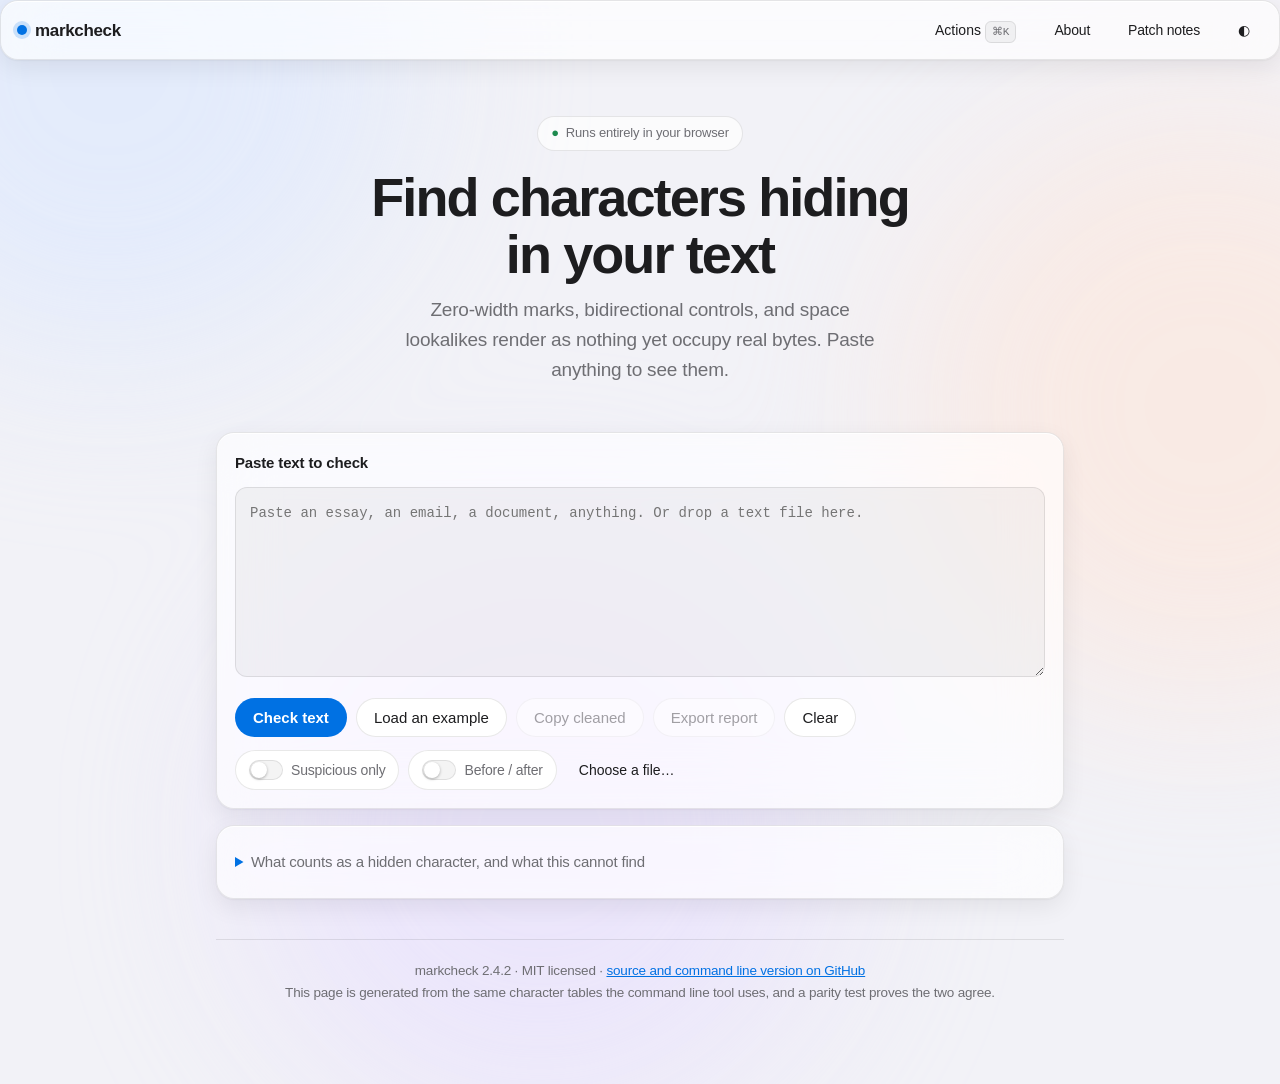
==== commit c3fe3a49: "2.4.2: keep the visit counter on the scanner page after navigation Reported from the live site: open" ====
--- a/web/index.html
+++ b/web/index.html
@@ -709,7 +709,7 @@
   </details>
 
   <footer>
-    markcheck 2.4.1 &middot; MIT licensed &middot;
+    markcheck 2.4.2 &middot; MIT licensed &middot;
     <a href="https://github.com/MavProDev/markcheck" rel="noopener noreferrer">source
     and command line version on GitHub</a><br>
     This page is generated from the same character tables the command line tool
@@ -733,7 +733,7 @@
 <script>
 // GENERATED FROM markcheck.py. Do not edit by hand.
 // Regenerate with tools/build_web.py so the browser and the CLI cannot drift.
-const T = {"SINGLES":{"173":["SOFT HYPHEN","invisible-format"],"847":["COMBINING GRAPHEME JOINER","invisible-format"],"1564":["ARABIC LETTER MARK","bidi"],"4447":["HANGUL CHOSEONG FILLER","invisible-format"],"4448":["HANGUL JUNGSEONG FILLER","invisible-format"],"6068":["KHMER VOWEL INHERENT AQ","invisible-format"],"6069":["KHMER VOWEL INHERENT AA","invisible-format"],"6158":["MONGOLIAN VOWEL SEPARATOR","invisible-format"],"8203":["ZERO WIDTH SPACE","zero-width"],"8204":["ZERO WIDTH NON-JOINER","zero-width"],"8205":["ZERO WIDTH JOINER","zero-width"],"8206":["LEFT-TO-RIGHT MARK","bidi"],"8207":["RIGHT-TO-LEFT MARK","bidi"],"8234":["LEFT-TO-RIGHT EMBEDDING","bidi"],"8235":["RIGHT-TO-LEFT EMBEDDING","bidi"],"8236":["POP DIRECTIONAL FORMATTING","bidi"],"8237":["LEFT-TO-RIGHT OVERRIDE","bidi"],"8238":["RIGHT-TO-LEFT OVERRIDE","bidi"],"8288":["WORD JOINER","zero-width"],"8289":["FUNCTION APPLICATION","zero-width"],"8290":["INVISIBLE TIMES","zero-width"],"8291":["INVISIBLE SEPARATOR","zero-width"],"8292":["INVISIBLE PLUS","zero-width"],"8294":["LEFT-TO-RIGHT ISOLATE","bidi"],"8295":["RIGHT-TO-LEFT ISOLATE","bidi"],"8296":["FIRST STRONG ISOLATE","bidi"],"8297":["POP DIRECTIONAL ISOLATE","bidi"],"8298":["INHIBIT SYMMETRIC SWAPPING","invisible-format"],"8299":["ACTIVATE SYMMETRIC SWAPPING","invisible-format"],"8300":["INHIBIT ARABIC FORM SHAPING","invisible-format"],"8301":["ACTIVATE ARABIC FORM SHAPING","invisible-format"],"8302":["NATIONAL DIGIT SHAPES","invisible-format"],"8303":["NOMINAL DIGIT SHAPES","invisible-format"],"10240":["BRAILLE PATTERN BLANK","invisible-format"],"12644":["HANGUL FILLER","invisible-format"],"65279":["ZERO WIDTH NO-BREAK SPACE (BOM)","zero-width"],"65440":["HALFWIDTH HANGUL FILLER","invisible-format"],"65529":["INTERLINEAR ANNOTATION ANCHOR","invisible-format"],"65530":["INTERLINEAR ANNOTATION SEPARATOR","invisible-format"],"65531":["INTERLINEAR ANNOTATION TERMINATOR","invisible-format"]},"WS":{"133":"NEXT LINE (NEL)","160":"NO-BREAK SPACE","5760":"OGHAM SPACE MARK","8192":"EN QUAD","8193":"EM QUAD","8194":"EN SPACE","8195":"EM SPACE","8196":"THREE-PER-EM SPACE","8197":"FOUR-PER-EM SPACE","8198":"SIX-PER-EM SPACE","8199":"FIGURE SPACE","8200":"PUNCTUATION SPACE","8201":"THIN SPACE","8202":"HAIR SPACE","8232":"LINE SEPARATOR","8233":"PARAGRAPH SEPARATOR","8239":"NARROW NO-BREAK SPACE","8287":"MEDIUM MATHEMATICAL SPACE","12288":"IDEOGRAPHIC SPACE"},"TAGS":{"917505":"LANGUAGE TAG","917536":"TAG SPACE","917537":"TAG EXCLAMATION MARK","917538":"TAG QUOTATION MARK","917539":"TAG NUMBER SIGN","917540":"TAG DOLLAR SIGN","917541":"TAG PERCENT SIGN","917542":"TAG AMPERSAND","917543":"TAG APOSTROPHE","917544":"TAG LEFT PARENTHESIS","917545":"TAG RIGHT PARENTHESIS","917546":"TAG ASTERISK","917547":"TAG PLUS SIGN","917548":"TAG COMMA","917549":"TAG HYPHEN-MINUS","917550":"TAG FULL STOP","917551":"TAG SOLIDUS","917552":"TAG DIGIT ZERO","917553":"TAG DIGIT ONE","917554":"TAG DIGIT TWO","917555":"TAG DIGIT THREE","917556":"TAG DIGIT FOUR","917557":"TAG DIGIT FIVE","917558":"TAG DIGIT SIX","917559":"TAG DIGIT SEVEN","917560":"TAG DIGIT EIGHT","917561":"TAG DIGIT NINE","917562":"TAG COLON","917563":"TAG SEMICOLON","917564":"TAG LESS-THAN SIGN","917565":"TAG EQUALS SIGN","917566":"TAG GREATER-THAN SIGN","917567":"TAG QUESTION MARK","917568":"TAG COMMERCIAL AT","917569":"TAG LATIN CAPITAL LETTER A","917570":"TAG LATIN CAPITAL LETTER B","917571":"TAG LATIN CAPITAL LETTER C","917572":"TAG LATIN CAPITAL LETTER D","917573":"TAG LATIN CAPITAL LETTER E","917574":"TAG LATIN CAPITAL LETTER F","917575":"TAG LATIN CAPITAL LETTER G","917576":"TAG LATIN CAPITAL LETTER H","917577":"TAG LATIN CAPITAL LETTER I","917578":"TAG LATIN CAPITAL LETTER J","917579":"TAG LATIN CAPITAL LETTER K","917580":"TAG LATIN CAPITAL LETTER L","917581":"TAG LATIN CAPITAL LETTER M","917582":"TAG LATIN CAPITAL LETTER N","917583":"TAG LATIN CAPITAL LETTER O","917584":"TAG LATIN CAPITAL LETTER P","917585":"TAG LATIN CAPITAL LETTER Q","917586":"TAG LATIN CAPITAL LETTER R","917587":"TAG LATIN CAPITAL LETTER S","917588":"TAG LATIN CAPITAL LETTER T","917589":"TAG LATIN CAPITAL LETTER U","917590":"TAG LATIN CAPITAL LETTER V","917591":"TAG LATIN CAPITAL LETTER W","917592":"TAG LATIN CAPITAL LETTER X","917593":"TAG LATIN CAPITAL LETTER Y","917594":"TAG LATIN CAPITAL LETTER Z","917595":"TAG LEFT SQUARE BRACKET","917596":"TAG REVERSE SOLIDUS","917597":"TAG RIGHT SQUARE BRACKET","917598":"TAG CIRCUMFLEX ACCENT","917599":"TAG LOW LINE","917600":"TAG GRAVE ACCENT","917601":"TAG LATIN SMALL LETTER A","917602":"TAG LATIN SMALL LETTER B","917603":"TAG LATIN SMALL LETTER C","917604":"TAG LATIN SMALL LETTER D","917605":"TAG LATIN SMALL LETTER E","917606":"TAG LATIN SMALL LETTER F","917607":"TAG LATIN SMALL LETTER G","917608":"TAG LATIN SMALL LETTER H","917609":"TAG LATIN SMALL LETTER I","917610":"TAG LATIN SMALL LETTER J","917611":"TAG LATIN SMALL LETTER K","917612":"TAG LATIN SMALL LETTER L","917613":"TAG LATIN SMALL LETTER M","917614":"TAG LATIN SMALL LETTER N","917615":"TAG LATIN SMALL LETTER O","917616":"TAG LATIN SMALL LETTER P","917617":"TAG LATIN SMALL LETTER Q","917618":"TAG LATIN SMALL LETTER R","917619":"TAG LATIN SMALL LETTER S","917620":"TAG LATIN SMALL LETTER T","917621":"TAG LATIN SMALL LETTER U","917622":"TAG LATIN SMALL LETTER V","917623":"TAG LATIN SMALL LETTER W","917624":"TAG LATIN SMALL LETTER X","917625":"TAG LATIN SMALL LETTER Y","917626":"TAG LATIN SMALL LETTER Z","917627":"TAG LEFT CURLY BRACKET","917628":"TAG VERTICAL LINE","917629":"TAG RIGHT CURLY BRACKET","917630":"TAG TILDE","917631":"CANCEL TAG"},"FVS":{"6155":"MONGOLIAN FREE VARIATION SELECTOR ONE","6156":"MONGOLIAN FREE VARIATION SELECTOR TWO","6157":"MONGOLIAN FREE VARIATION SELECTOR THREE","6159":"MONGOLIAN FREE VARIATION SELECTOR FOUR"},"REPL":{"133":"\n","160":" ","5760":" ","8192":" ","8193":" ","8194":" ","8195":" ","8196":" ","8197":" ","8198":" ","8199":" ","8200":" ","8201":" ","8202":" ","8232":"\n","8233":"\n","8239":" ","8287":" ","12288":" "},"CATEGORIES":["zero-width","invisible-format","bidi","variation-selector","tag","whitespace","default-ignorable"],"DEFAULTS":["zero-width","invisible-format","bidi","variation-selector","tag","whitespace"],"DESCRIPTIONS":{"zero-width":"Zero-advance invisibles (ZWSP, ZWJ, ZWNJ, word joiner, invisible math operators, BOM). ZWJ is also a valid emoji and Indic joiner; likely-legitimate uses are annotated.","invisible-format":"Format and filler code points that render blank (soft hyphen, grapheme joiner, script fillers, interlinear annotation, deprecated format controls).","bidi":"Bidirectional controls. Valid in RTL scripts; the override and isolate members enable Trojan-Source reordering.","variation-selector":"Variation selectors. Normally style glyphs; can carry hidden payloads.","tag":"Unicode Tags block. Invisible; used for text smuggling and prompt injection. Rare in ordinary prose.","whitespace":"Nonstandard whitespace (NBSP, narrow no-break space, en and em spaces, line and paragraph separators). Renders like a space but differs from ASCII space; the class behind the 2025 NNBSP fingerprint reports. Common in typeset and word-processor text; --exclude whitespace to skip.","default-ignorable":"OPT-IN. Every remaining Unicode Default_Ignorable_Code_Point not covered above, including reserved ranges. Off by default because it is noisy; enable with --include-default-ignorables for forensic work."},"PICTO":[[126976,129791],[9728,10175],[127462,127487],[11008,11263],[65039,65039]],"SEVERITIES":["info","low","medium","high"],"HIGH_BIDI":[[8234,8238],[8294,8297]],"DI":[[173,173],[847,847],[1564,1564],[4447,4448],[6068,6069],[6155,6159],[8203,8207],[8234,8238],[8288,8303],[12644,12644],[65024,65039],[65279,65279],[65440,65440],[65520,65528],[113824,113827],[119155,119162],[917504,921599]],"DI_NAME":"DEFAULT IGNORABLE CODE POINT","DIGITS":[[48,57],[178,179],[185,185],[1632,1641],[1776,1785],[1984,1993],[2406,2415],[2534,2543],[2662,2671],[2790,2799],[2918,2927],[3046,3055],[3174,3183],[3302,3311],[3430,3439],[3558,3567],[3664,3673],[3792,3801],[3872,3881],[4160,4169],[4240,4249],[4969,4977],[6112,6121],[6160,6169],[6470,6479],[6608,6618],[6784,6793],[6800,6809],[6992,7001],[7088,7097],[7232,7241],[7248,7257],[8304,8304],[8308,8313],[8320,8329],[9312,9320],[9332,9340],[9352,9360],[9450,9450],[9461,9469],[9471,9471],[10102,10110],[10112,10120],[10122,10130],[42528,42537],[43216,43225],[43264,43273],[43472,43481],[43504,43513],[43600,43609],[44016,44025],[65296,65305],[66720,66729],[68160,68163],[68912,68921],[69216,69224],[69714,69722],[69734,69743],[69872,69881],[69942,69951],[70096,70105],[70384,70393],[70736,70745],[70864,70873],[71248,71257],[71360,71369],[71472,71481],[71904,71913],[72016,72025],[72784,72793],[73040,73049],[73120,73129],[73552,73561],[92768,92777],[92864,92873],[93008,93017],[120782,120831],[123200,123209],[123632,123641],[124144,124153],[125264,125273],[127232,127242],[130032,130041]],"UNICODE_VERSION":"15.1.0","VERSION":"2.4.1"};
+const T = {"SINGLES":{"173":["SOFT HYPHEN","invisible-format"],"847":["COMBINING GRAPHEME JOINER","invisible-format"],"1564":["ARABIC LETTER MARK","bidi"],"4447":["HANGUL CHOSEONG FILLER","invisible-format"],"4448":["HANGUL JUNGSEONG FILLER","invisible-format"],"6068":["KHMER VOWEL INHERENT AQ","invisible-format"],"6069":["KHMER VOWEL INHERENT AA","invisible-format"],"6158":["MONGOLIAN VOWEL SEPARATOR","invisible-format"],"8203":["ZERO WIDTH SPACE","zero-width"],"8204":["ZERO WIDTH NON-JOINER","zero-width"],"8205":["ZERO WIDTH JOINER","zero-width"],"8206":["LEFT-TO-RIGHT MARK","bidi"],"8207":["RIGHT-TO-LEFT MARK","bidi"],"8234":["LEFT-TO-RIGHT EMBEDDING","bidi"],"8235":["RIGHT-TO-LEFT EMBEDDING","bidi"],"8236":["POP DIRECTIONAL FORMATTING","bidi"],"8237":["LEFT-TO-RIGHT OVERRIDE","bidi"],"8238":["RIGHT-TO-LEFT OVERRIDE","bidi"],"8288":["WORD JOINER","zero-width"],"8289":["FUNCTION APPLICATION","zero-width"],"8290":["INVISIBLE TIMES","zero-width"],"8291":["INVISIBLE SEPARATOR","zero-width"],"8292":["INVISIBLE PLUS","zero-width"],"8294":["LEFT-TO-RIGHT ISOLATE","bidi"],"8295":["RIGHT-TO-LEFT ISOLATE","bidi"],"8296":["FIRST STRONG ISOLATE","bidi"],"8297":["POP DIRECTIONAL ISOLATE","bidi"],"8298":["INHIBIT SYMMETRIC SWAPPING","invisible-format"],"8299":["ACTIVATE SYMMETRIC SWAPPING","invisible-format"],"8300":["INHIBIT ARABIC FORM SHAPING","invisible-format"],"8301":["ACTIVATE ARABIC FORM SHAPING","invisible-format"],"8302":["NATIONAL DIGIT SHAPES","invisible-format"],"8303":["NOMINAL DIGIT SHAPES","invisible-format"],"10240":["BRAILLE PATTERN BLANK","invisible-format"],"12644":["HANGUL FILLER","invisible-format"],"65279":["ZERO WIDTH NO-BREAK SPACE (BOM)","zero-width"],"65440":["HALFWIDTH HANGUL FILLER","invisible-format"],"65529":["INTERLINEAR ANNOTATION ANCHOR","invisible-format"],"65530":["INTERLINEAR ANNOTATION SEPARATOR","invisible-format"],"65531":["INTERLINEAR ANNOTATION TERMINATOR","invisible-format"]},"WS":{"133":"NEXT LINE (NEL)","160":"NO-BREAK SPACE","5760":"OGHAM SPACE MARK","8192":"EN QUAD","8193":"EM QUAD","8194":"EN SPACE","8195":"EM SPACE","8196":"THREE-PER-EM SPACE","8197":"FOUR-PER-EM SPACE","8198":"SIX-PER-EM SPACE","8199":"FIGURE SPACE","8200":"PUNCTUATION SPACE","8201":"THIN SPACE","8202":"HAIR SPACE","8232":"LINE SEPARATOR","8233":"PARAGRAPH SEPARATOR","8239":"NARROW NO-BREAK SPACE","8287":"MEDIUM MATHEMATICAL SPACE","12288":"IDEOGRAPHIC SPACE"},"TAGS":{"917505":"LANGUAGE TAG","917536":"TAG SPACE","917537":"TAG EXCLAMATION MARK","917538":"TAG QUOTATION MARK","917539":"TAG NUMBER SIGN","917540":"TAG DOLLAR SIGN","917541":"TAG PERCENT SIGN","917542":"TAG AMPERSAND","917543":"TAG APOSTROPHE","917544":"TAG LEFT PARENTHESIS","917545":"TAG RIGHT PARENTHESIS","917546":"TAG ASTERISK","917547":"TAG PLUS SIGN","917548":"TAG COMMA","917549":"TAG HYPHEN-MINUS","917550":"TAG FULL STOP","917551":"TAG SOLIDUS","917552":"TAG DIGIT ZERO","917553":"TAG DIGIT ONE","917554":"TAG DIGIT TWO","917555":"TAG DIGIT THREE","917556":"TAG DIGIT FOUR","917557":"TAG DIGIT FIVE","917558":"TAG DIGIT SIX","917559":"TAG DIGIT SEVEN","917560":"TAG DIGIT EIGHT","917561":"TAG DIGIT NINE","917562":"TAG COLON","917563":"TAG SEMICOLON","917564":"TAG LESS-THAN SIGN","917565":"TAG EQUALS SIGN","917566":"TAG GREATER-THAN SIGN","917567":"TAG QUESTION MARK","917568":"TAG COMMERCIAL AT","917569":"TAG LATIN CAPITAL LETTER A","917570":"TAG LATIN CAPITAL LETTER B","917571":"TAG LATIN CAPITAL LETTER C","917572":"TAG LATIN CAPITAL LETTER D","917573":"TAG LATIN CAPITAL LETTER E","917574":"TAG LATIN CAPITAL LETTER F","917575":"TAG LATIN CAPITAL LETTER G","917576":"TAG LATIN CAPITAL LETTER H","917577":"TAG LATIN CAPITAL LETTER I","917578":"TAG LATIN CAPITAL LETTER J","917579":"TAG LATIN CAPITAL LETTER K","917580":"TAG LATIN CAPITAL LETTER L","917581":"TAG LATIN CAPITAL LETTER M","917582":"TAG LATIN CAPITAL LETTER N","917583":"TAG LATIN CAPITAL LETTER O","917584":"TAG LATIN CAPITAL LETTER P","917585":"TAG LATIN CAPITAL LETTER Q","917586":"TAG LATIN CAPITAL LETTER R","917587":"TAG LATIN CAPITAL LETTER S","917588":"TAG LATIN CAPITAL LETTER T","917589":"TAG LATIN CAPITAL LETTER U","917590":"TAG LATIN CAPITAL LETTER V","917591":"TAG LATIN CAPITAL LETTER W","917592":"TAG LATIN CAPITAL LETTER X","917593":"TAG LATIN CAPITAL LETTER Y","917594":"TAG LATIN CAPITAL LETTER Z","917595":"TAG LEFT SQUARE BRACKET","917596":"TAG REVERSE SOLIDUS","917597":"TAG RIGHT SQUARE BRACKET","917598":"TAG CIRCUMFLEX ACCENT","917599":"TAG LOW LINE","917600":"TAG GRAVE ACCENT","917601":"TAG LATIN SMALL LETTER A","917602":"TAG LATIN SMALL LETTER B","917603":"TAG LATIN SMALL LETTER C","917604":"TAG LATIN SMALL LETTER D","917605":"TAG LATIN SMALL LETTER E","917606":"TAG LATIN SMALL LETTER F","917607":"TAG LATIN SMALL LETTER G","917608":"TAG LATIN SMALL LETTER H","917609":"TAG LATIN SMALL LETTER I","917610":"TAG LATIN SMALL LETTER J","917611":"TAG LATIN SMALL LETTER K","917612":"TAG LATIN SMALL LETTER L","917613":"TAG LATIN SMALL LETTER M","917614":"TAG LATIN SMALL LETTER N","917615":"TAG LATIN SMALL LETTER O","917616":"TAG LATIN SMALL LETTER P","917617":"TAG LATIN SMALL LETTER Q","917618":"TAG LATIN SMALL LETTER R","917619":"TAG LATIN SMALL LETTER S","917620":"TAG LATIN SMALL LETTER T","917621":"TAG LATIN SMALL LETTER U","917622":"TAG LATIN SMALL LETTER V","917623":"TAG LATIN SMALL LETTER W","917624":"TAG LATIN SMALL LETTER X","917625":"TAG LATIN SMALL LETTER Y","917626":"TAG LATIN SMALL LETTER Z","917627":"TAG LEFT CURLY BRACKET","917628":"TAG VERTICAL LINE","917629":"TAG RIGHT CURLY BRACKET","917630":"TAG TILDE","917631":"CANCEL TAG"},"FVS":{"6155":"MONGOLIAN FREE VARIATION SELECTOR ONE","6156":"MONGOLIAN FREE VARIATION SELECTOR TWO","6157":"MONGOLIAN FREE VARIATION SELECTOR THREE","6159":"MONGOLIAN FREE VARIATION SELECTOR FOUR"},"REPL":{"133":"\n","160":" ","5760":" ","8192":" ","8193":" ","8194":" ","8195":" ","8196":" ","8197":" ","8198":" ","8199":" ","8200":" ","8201":" ","8202":" ","8232":"\n","8233":"\n","8239":" ","8287":" ","12288":" "},"CATEGORIES":["zero-width","invisible-format","bidi","variation-selector","tag","whitespace","default-ignorable"],"DEFAULTS":["zero-width","invisible-format","bidi","variation-selector","tag","whitespace"],"DESCRIPTIONS":{"zero-width":"Zero-advance invisibles (ZWSP, ZWJ, ZWNJ, word joiner, invisible math operators, BOM). ZWJ is also a valid emoji and Indic joiner; likely-legitimate uses are annotated.","invisible-format":"Format and filler code points that render blank (soft hyphen, grapheme joiner, script fillers, interlinear annotation, deprecated format controls).","bidi":"Bidirectional controls. Valid in RTL scripts; the override and isolate members enable Trojan-Source reordering.","variation-selector":"Variation selectors. Normally style glyphs; can carry hidden payloads.","tag":"Unicode Tags block. Invisible; used for text smuggling and prompt injection. Rare in ordinary prose.","whitespace":"Nonstandard whitespace (NBSP, narrow no-break space, en and em spaces, line and paragraph separators). Renders like a space but differs from ASCII space; the class behind the 2025 NNBSP fingerprint reports. Common in typeset and word-processor text; --exclude whitespace to skip.","default-ignorable":"OPT-IN. Every remaining Unicode Default_Ignorable_Code_Point not covered above, including reserved ranges. Off by default because it is noisy; enable with --include-default-ignorables for forensic work."},"PICTO":[[126976,129791],[9728,10175],[127462,127487],[11008,11263],[65039,65039]],"SEVERITIES":["info","low","medium","high"],"HIGH_BIDI":[[8234,8238],[8294,8297]],"DI":[[173,173],[847,847],[1564,1564],[4447,4448],[6068,6069],[6155,6159],[8203,8207],[8234,8238],[8288,8303],[12644,12644],[65024,65039],[65279,65279],[65440,65440],[65520,65528],[113824,113827],[119155,119162],[917504,921599]],"DI_NAME":"DEFAULT IGNORABLE CODE POINT","DIGITS":[[48,57],[178,179],[185,185],[1632,1641],[1776,1785],[1984,1993],[2406,2415],[2534,2543],[2662,2671],[2790,2799],[2918,2927],[3046,3055],[3174,3183],[3302,3311],[3430,3439],[3558,3567],[3664,3673],[3792,3801],[3872,3881],[4160,4169],[4240,4249],[4969,4977],[6112,6121],[6160,6169],[6470,6479],[6608,6618],[6784,6793],[6800,6809],[6992,7001],[7088,7097],[7232,7241],[7248,7257],[8304,8304],[8308,8313],[8320,8329],[9312,9320],[9332,9340],[9352,9360],[9450,9450],[9461,9469],[9471,9471],[10102,10110],[10112,10120],[10122,10130],[42528,42537],[43216,43225],[43264,43273],[43472,43481],[43504,43513],[43600,43609],[44016,44025],[65296,65305],[66720,66729],[68160,68163],[68912,68921],[69216,69224],[69714,69722],[69734,69743],[69872,69881],[69942,69951],[70096,70105],[70384,70393],[70736,70745],[70864,70873],[71248,71257],[71360,71369],[71472,71481],[71904,71913],[72016,72025],[72784,72793],[73040,73049],[73120,73129],[73552,73561],[92768,92777],[92864,92873],[93008,93017],[120782,120831],[123200,123209],[123632,123641],[124144,124153],[125264,125273],[127232,127242],[130032,130041]],"UNICODE_VERSION":"15.1.0","VERSION":"2.4.2"};
 
 function pictographic(cp) {
   for (const [lo, hi] of T.PICTO) { if (cp >= lo && cp <= hi) return true; }
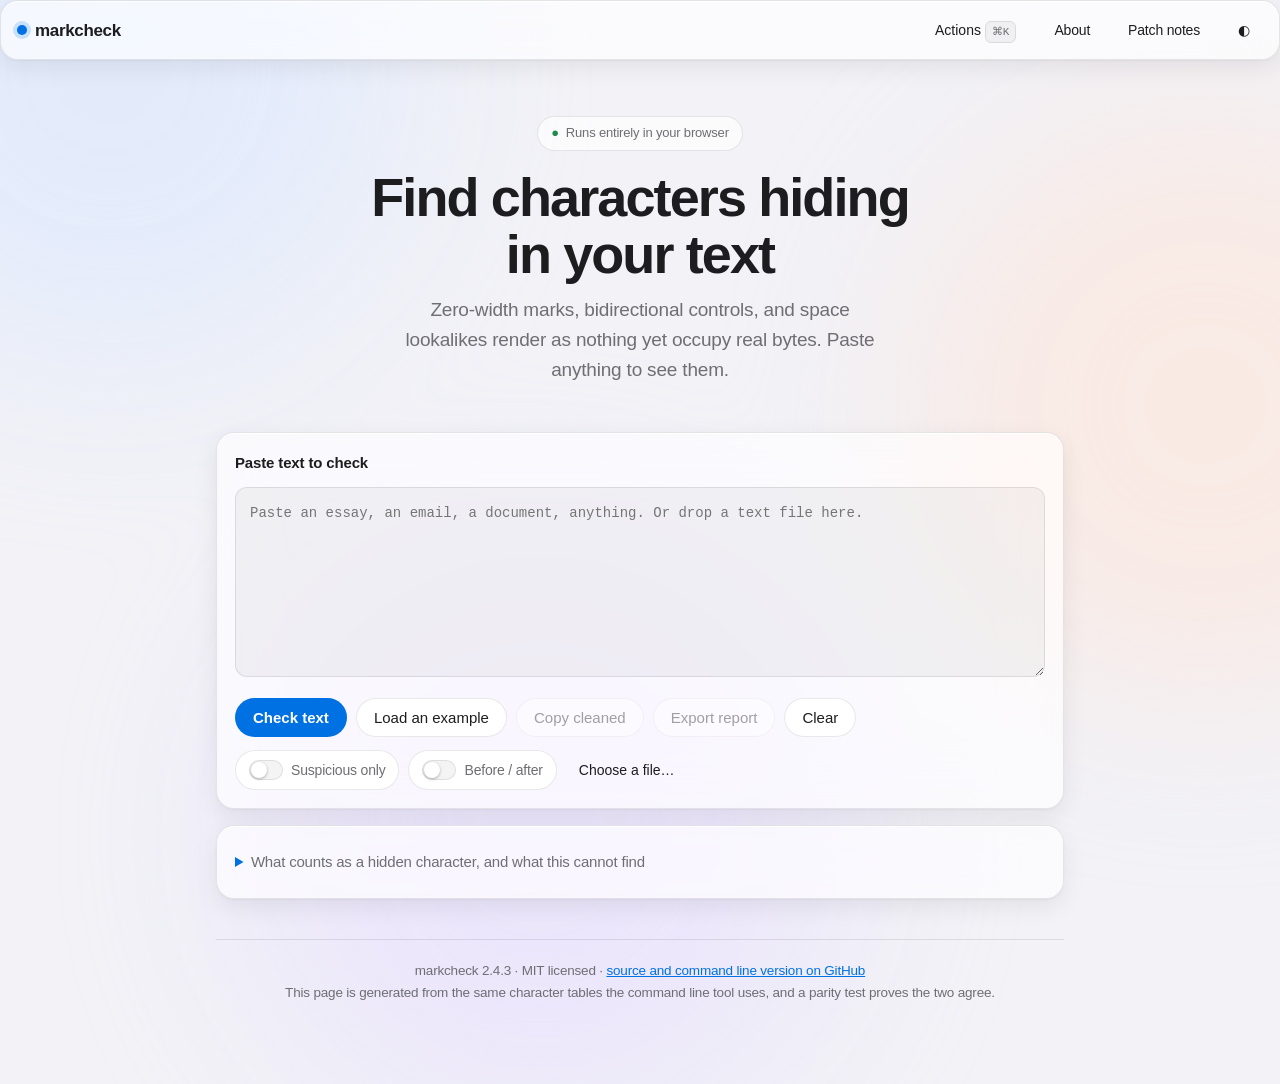
==== commit 0899b1e6: "2.4.3: make vercel.json parseable again 2.4.2 could not deploy. I put a "//" key in vercel.json hold" ====
--- a/web/index.html
+++ b/web/index.html
@@ -709,7 +709,7 @@
   </details>
 
   <footer>
-    markcheck 2.4.2 &middot; MIT licensed &middot;
+    markcheck 2.4.3 &middot; MIT licensed &middot;
     <a href="https://github.com/MavProDev/markcheck" rel="noopener noreferrer">source
     and command line version on GitHub</a><br>
     This page is generated from the same character tables the command line tool
@@ -733,7 +733,7 @@
 <script>
 // GENERATED FROM markcheck.py. Do not edit by hand.
 // Regenerate with tools/build_web.py so the browser and the CLI cannot drift.
-const T = {"SINGLES":{"173":["SOFT HYPHEN","invisible-format"],"847":["COMBINING GRAPHEME JOINER","invisible-format"],"1564":["ARABIC LETTER MARK","bidi"],"4447":["HANGUL CHOSEONG FILLER","invisible-format"],"4448":["HANGUL JUNGSEONG FILLER","invisible-format"],"6068":["KHMER VOWEL INHERENT AQ","invisible-format"],"6069":["KHMER VOWEL INHERENT AA","invisible-format"],"6158":["MONGOLIAN VOWEL SEPARATOR","invisible-format"],"8203":["ZERO WIDTH SPACE","zero-width"],"8204":["ZERO WIDTH NON-JOINER","zero-width"],"8205":["ZERO WIDTH JOINER","zero-width"],"8206":["LEFT-TO-RIGHT MARK","bidi"],"8207":["RIGHT-TO-LEFT MARK","bidi"],"8234":["LEFT-TO-RIGHT EMBEDDING","bidi"],"8235":["RIGHT-TO-LEFT EMBEDDING","bidi"],"8236":["POP DIRECTIONAL FORMATTING","bidi"],"8237":["LEFT-TO-RIGHT OVERRIDE","bidi"],"8238":["RIGHT-TO-LEFT OVERRIDE","bidi"],"8288":["WORD JOINER","zero-width"],"8289":["FUNCTION APPLICATION","zero-width"],"8290":["INVISIBLE TIMES","zero-width"],"8291":["INVISIBLE SEPARATOR","zero-width"],"8292":["INVISIBLE PLUS","zero-width"],"8294":["LEFT-TO-RIGHT ISOLATE","bidi"],"8295":["RIGHT-TO-LEFT ISOLATE","bidi"],"8296":["FIRST STRONG ISOLATE","bidi"],"8297":["POP DIRECTIONAL ISOLATE","bidi"],"8298":["INHIBIT SYMMETRIC SWAPPING","invisible-format"],"8299":["ACTIVATE SYMMETRIC SWAPPING","invisible-format"],"8300":["INHIBIT ARABIC FORM SHAPING","invisible-format"],"8301":["ACTIVATE ARABIC FORM SHAPING","invisible-format"],"8302":["NATIONAL DIGIT SHAPES","invisible-format"],"8303":["NOMINAL DIGIT SHAPES","invisible-format"],"10240":["BRAILLE PATTERN BLANK","invisible-format"],"12644":["HANGUL FILLER","invisible-format"],"65279":["ZERO WIDTH NO-BREAK SPACE (BOM)","zero-width"],"65440":["HALFWIDTH HANGUL FILLER","invisible-format"],"65529":["INTERLINEAR ANNOTATION ANCHOR","invisible-format"],"65530":["INTERLINEAR ANNOTATION SEPARATOR","invisible-format"],"65531":["INTERLINEAR ANNOTATION TERMINATOR","invisible-format"]},"WS":{"133":"NEXT LINE (NEL)","160":"NO-BREAK SPACE","5760":"OGHAM SPACE MARK","8192":"EN QUAD","8193":"EM QUAD","8194":"EN SPACE","8195":"EM SPACE","8196":"THREE-PER-EM SPACE","8197":"FOUR-PER-EM SPACE","8198":"SIX-PER-EM SPACE","8199":"FIGURE SPACE","8200":"PUNCTUATION SPACE","8201":"THIN SPACE","8202":"HAIR SPACE","8232":"LINE SEPARATOR","8233":"PARAGRAPH SEPARATOR","8239":"NARROW NO-BREAK SPACE","8287":"MEDIUM MATHEMATICAL SPACE","12288":"IDEOGRAPHIC SPACE"},"TAGS":{"917505":"LANGUAGE TAG","917536":"TAG SPACE","917537":"TAG EXCLAMATION MARK","917538":"TAG QUOTATION MARK","917539":"TAG NUMBER SIGN","917540":"TAG DOLLAR SIGN","917541":"TAG PERCENT SIGN","917542":"TAG AMPERSAND","917543":"TAG APOSTROPHE","917544":"TAG LEFT PARENTHESIS","917545":"TAG RIGHT PARENTHESIS","917546":"TAG ASTERISK","917547":"TAG PLUS SIGN","917548":"TAG COMMA","917549":"TAG HYPHEN-MINUS","917550":"TAG FULL STOP","917551":"TAG SOLIDUS","917552":"TAG DIGIT ZERO","917553":"TAG DIGIT ONE","917554":"TAG DIGIT TWO","917555":"TAG DIGIT THREE","917556":"TAG DIGIT FOUR","917557":"TAG DIGIT FIVE","917558":"TAG DIGIT SIX","917559":"TAG DIGIT SEVEN","917560":"TAG DIGIT EIGHT","917561":"TAG DIGIT NINE","917562":"TAG COLON","917563":"TAG SEMICOLON","917564":"TAG LESS-THAN SIGN","917565":"TAG EQUALS SIGN","917566":"TAG GREATER-THAN SIGN","917567":"TAG QUESTION MARK","917568":"TAG COMMERCIAL AT","917569":"TAG LATIN CAPITAL LETTER A","917570":"TAG LATIN CAPITAL LETTER B","917571":"TAG LATIN CAPITAL LETTER C","917572":"TAG LATIN CAPITAL LETTER D","917573":"TAG LATIN CAPITAL LETTER E","917574":"TAG LATIN CAPITAL LETTER F","917575":"TAG LATIN CAPITAL LETTER G","917576":"TAG LATIN CAPITAL LETTER H","917577":"TAG LATIN CAPITAL LETTER I","917578":"TAG LATIN CAPITAL LETTER J","917579":"TAG LATIN CAPITAL LETTER K","917580":"TAG LATIN CAPITAL LETTER L","917581":"TAG LATIN CAPITAL LETTER M","917582":"TAG LATIN CAPITAL LETTER N","917583":"TAG LATIN CAPITAL LETTER O","917584":"TAG LATIN CAPITAL LETTER P","917585":"TAG LATIN CAPITAL LETTER Q","917586":"TAG LATIN CAPITAL LETTER R","917587":"TAG LATIN CAPITAL LETTER S","917588":"TAG LATIN CAPITAL LETTER T","917589":"TAG LATIN CAPITAL LETTER U","917590":"TAG LATIN CAPITAL LETTER V","917591":"TAG LATIN CAPITAL LETTER W","917592":"TAG LATIN CAPITAL LETTER X","917593":"TAG LATIN CAPITAL LETTER Y","917594":"TAG LATIN CAPITAL LETTER Z","917595":"TAG LEFT SQUARE BRACKET","917596":"TAG REVERSE SOLIDUS","917597":"TAG RIGHT SQUARE BRACKET","917598":"TAG CIRCUMFLEX ACCENT","917599":"TAG LOW LINE","917600":"TAG GRAVE ACCENT","917601":"TAG LATIN SMALL LETTER A","917602":"TAG LATIN SMALL LETTER B","917603":"TAG LATIN SMALL LETTER C","917604":"TAG LATIN SMALL LETTER D","917605":"TAG LATIN SMALL LETTER E","917606":"TAG LATIN SMALL LETTER F","917607":"TAG LATIN SMALL LETTER G","917608":"TAG LATIN SMALL LETTER H","917609":"TAG LATIN SMALL LETTER I","917610":"TAG LATIN SMALL LETTER J","917611":"TAG LATIN SMALL LETTER K","917612":"TAG LATIN SMALL LETTER L","917613":"TAG LATIN SMALL LETTER M","917614":"TAG LATIN SMALL LETTER N","917615":"TAG LATIN SMALL LETTER O","917616":"TAG LATIN SMALL LETTER P","917617":"TAG LATIN SMALL LETTER Q","917618":"TAG LATIN SMALL LETTER R","917619":"TAG LATIN SMALL LETTER S","917620":"TAG LATIN SMALL LETTER T","917621":"TAG LATIN SMALL LETTER U","917622":"TAG LATIN SMALL LETTER V","917623":"TAG LATIN SMALL LETTER W","917624":"TAG LATIN SMALL LETTER X","917625":"TAG LATIN SMALL LETTER Y","917626":"TAG LATIN SMALL LETTER Z","917627":"TAG LEFT CURLY BRACKET","917628":"TAG VERTICAL LINE","917629":"TAG RIGHT CURLY BRACKET","917630":"TAG TILDE","917631":"CANCEL TAG"},"FVS":{"6155":"MONGOLIAN FREE VARIATION SELECTOR ONE","6156":"MONGOLIAN FREE VARIATION SELECTOR TWO","6157":"MONGOLIAN FREE VARIATION SELECTOR THREE","6159":"MONGOLIAN FREE VARIATION SELECTOR FOUR"},"REPL":{"133":"\n","160":" ","5760":" ","8192":" ","8193":" ","8194":" ","8195":" ","8196":" ","8197":" ","8198":" ","8199":" ","8200":" ","8201":" ","8202":" ","8232":"\n","8233":"\n","8239":" ","8287":" ","12288":" "},"CATEGORIES":["zero-width","invisible-format","bidi","variation-selector","tag","whitespace","default-ignorable"],"DEFAULTS":["zero-width","invisible-format","bidi","variation-selector","tag","whitespace"],"DESCRIPTIONS":{"zero-width":"Zero-advance invisibles (ZWSP, ZWJ, ZWNJ, word joiner, invisible math operators, BOM). ZWJ is also a valid emoji and Indic joiner; likely-legitimate uses are annotated.","invisible-format":"Format and filler code points that render blank (soft hyphen, grapheme joiner, script fillers, interlinear annotation, deprecated format controls).","bidi":"Bidirectional controls. Valid in RTL scripts; the override and isolate members enable Trojan-Source reordering.","variation-selector":"Variation selectors. Normally style glyphs; can carry hidden payloads.","tag":"Unicode Tags block. Invisible; used for text smuggling and prompt injection. Rare in ordinary prose.","whitespace":"Nonstandard whitespace (NBSP, narrow no-break space, en and em spaces, line and paragraph separators). Renders like a space but differs from ASCII space; the class behind the 2025 NNBSP fingerprint reports. Common in typeset and word-processor text; --exclude whitespace to skip.","default-ignorable":"OPT-IN. Every remaining Unicode Default_Ignorable_Code_Point not covered above, including reserved ranges. Off by default because it is noisy; enable with --include-default-ignorables for forensic work."},"PICTO":[[126976,129791],[9728,10175],[127462,127487],[11008,11263],[65039,65039]],"SEVERITIES":["info","low","medium","high"],"HIGH_BIDI":[[8234,8238],[8294,8297]],"DI":[[173,173],[847,847],[1564,1564],[4447,4448],[6068,6069],[6155,6159],[8203,8207],[8234,8238],[8288,8303],[12644,12644],[65024,65039],[65279,65279],[65440,65440],[65520,65528],[113824,113827],[119155,119162],[917504,921599]],"DI_NAME":"DEFAULT IGNORABLE CODE POINT","DIGITS":[[48,57],[178,179],[185,185],[1632,1641],[1776,1785],[1984,1993],[2406,2415],[2534,2543],[2662,2671],[2790,2799],[2918,2927],[3046,3055],[3174,3183],[3302,3311],[3430,3439],[3558,3567],[3664,3673],[3792,3801],[3872,3881],[4160,4169],[4240,4249],[4969,4977],[6112,6121],[6160,6169],[6470,6479],[6608,6618],[6784,6793],[6800,6809],[6992,7001],[7088,7097],[7232,7241],[7248,7257],[8304,8304],[8308,8313],[8320,8329],[9312,9320],[9332,9340],[9352,9360],[9450,9450],[9461,9469],[9471,9471],[10102,10110],[10112,10120],[10122,10130],[42528,42537],[43216,43225],[43264,43273],[43472,43481],[43504,43513],[43600,43609],[44016,44025],[65296,65305],[66720,66729],[68160,68163],[68912,68921],[69216,69224],[69714,69722],[69734,69743],[69872,69881],[69942,69951],[70096,70105],[70384,70393],[70736,70745],[70864,70873],[71248,71257],[71360,71369],[71472,71481],[71904,71913],[72016,72025],[72784,72793],[73040,73049],[73120,73129],[73552,73561],[92768,92777],[92864,92873],[93008,93017],[120782,120831],[123200,123209],[123632,123641],[124144,124153],[125264,125273],[127232,127242],[130032,130041]],"UNICODE_VERSION":"15.1.0","VERSION":"2.4.2"};
+const T = {"SINGLES":{"173":["SOFT HYPHEN","invisible-format"],"847":["COMBINING GRAPHEME JOINER","invisible-format"],"1564":["ARABIC LETTER MARK","bidi"],"4447":["HANGUL CHOSEONG FILLER","invisible-format"],"4448":["HANGUL JUNGSEONG FILLER","invisible-format"],"6068":["KHMER VOWEL INHERENT AQ","invisible-format"],"6069":["KHMER VOWEL INHERENT AA","invisible-format"],"6158":["MONGOLIAN VOWEL SEPARATOR","invisible-format"],"8203":["ZERO WIDTH SPACE","zero-width"],"8204":["ZERO WIDTH NON-JOINER","zero-width"],"8205":["ZERO WIDTH JOINER","zero-width"],"8206":["LEFT-TO-RIGHT MARK","bidi"],"8207":["RIGHT-TO-LEFT MARK","bidi"],"8234":["LEFT-TO-RIGHT EMBEDDING","bidi"],"8235":["RIGHT-TO-LEFT EMBEDDING","bidi"],"8236":["POP DIRECTIONAL FORMATTING","bidi"],"8237":["LEFT-TO-RIGHT OVERRIDE","bidi"],"8238":["RIGHT-TO-LEFT OVERRIDE","bidi"],"8288":["WORD JOINER","zero-width"],"8289":["FUNCTION APPLICATION","zero-width"],"8290":["INVISIBLE TIMES","zero-width"],"8291":["INVISIBLE SEPARATOR","zero-width"],"8292":["INVISIBLE PLUS","zero-width"],"8294":["LEFT-TO-RIGHT ISOLATE","bidi"],"8295":["RIGHT-TO-LEFT ISOLATE","bidi"],"8296":["FIRST STRONG ISOLATE","bidi"],"8297":["POP DIRECTIONAL ISOLATE","bidi"],"8298":["INHIBIT SYMMETRIC SWAPPING","invisible-format"],"8299":["ACTIVATE SYMMETRIC SWAPPING","invisible-format"],"8300":["INHIBIT ARABIC FORM SHAPING","invisible-format"],"8301":["ACTIVATE ARABIC FORM SHAPING","invisible-format"],"8302":["NATIONAL DIGIT SHAPES","invisible-format"],"8303":["NOMINAL DIGIT SHAPES","invisible-format"],"10240":["BRAILLE PATTERN BLANK","invisible-format"],"12644":["HANGUL FILLER","invisible-format"],"65279":["ZERO WIDTH NO-BREAK SPACE (BOM)","zero-width"],"65440":["HALFWIDTH HANGUL FILLER","invisible-format"],"65529":["INTERLINEAR ANNOTATION ANCHOR","invisible-format"],"65530":["INTERLINEAR ANNOTATION SEPARATOR","invisible-format"],"65531":["INTERLINEAR ANNOTATION TERMINATOR","invisible-format"]},"WS":{"133":"NEXT LINE (NEL)","160":"NO-BREAK SPACE","5760":"OGHAM SPACE MARK","8192":"EN QUAD","8193":"EM QUAD","8194":"EN SPACE","8195":"EM SPACE","8196":"THREE-PER-EM SPACE","8197":"FOUR-PER-EM SPACE","8198":"SIX-PER-EM SPACE","8199":"FIGURE SPACE","8200":"PUNCTUATION SPACE","8201":"THIN SPACE","8202":"HAIR SPACE","8232":"LINE SEPARATOR","8233":"PARAGRAPH SEPARATOR","8239":"NARROW NO-BREAK SPACE","8287":"MEDIUM MATHEMATICAL SPACE","12288":"IDEOGRAPHIC SPACE"},"TAGS":{"917505":"LANGUAGE TAG","917536":"TAG SPACE","917537":"TAG EXCLAMATION MARK","917538":"TAG QUOTATION MARK","917539":"TAG NUMBER SIGN","917540":"TAG DOLLAR SIGN","917541":"TAG PERCENT SIGN","917542":"TAG AMPERSAND","917543":"TAG APOSTROPHE","917544":"TAG LEFT PARENTHESIS","917545":"TAG RIGHT PARENTHESIS","917546":"TAG ASTERISK","917547":"TAG PLUS SIGN","917548":"TAG COMMA","917549":"TAG HYPHEN-MINUS","917550":"TAG FULL STOP","917551":"TAG SOLIDUS","917552":"TAG DIGIT ZERO","917553":"TAG DIGIT ONE","917554":"TAG DIGIT TWO","917555":"TAG DIGIT THREE","917556":"TAG DIGIT FOUR","917557":"TAG DIGIT FIVE","917558":"TAG DIGIT SIX","917559":"TAG DIGIT SEVEN","917560":"TAG DIGIT EIGHT","917561":"TAG DIGIT NINE","917562":"TAG COLON","917563":"TAG SEMICOLON","917564":"TAG LESS-THAN SIGN","917565":"TAG EQUALS SIGN","917566":"TAG GREATER-THAN SIGN","917567":"TAG QUESTION MARK","917568":"TAG COMMERCIAL AT","917569":"TAG LATIN CAPITAL LETTER A","917570":"TAG LATIN CAPITAL LETTER B","917571":"TAG LATIN CAPITAL LETTER C","917572":"TAG LATIN CAPITAL LETTER D","917573":"TAG LATIN CAPITAL LETTER E","917574":"TAG LATIN CAPITAL LETTER F","917575":"TAG LATIN CAPITAL LETTER G","917576":"TAG LATIN CAPITAL LETTER H","917577":"TAG LATIN CAPITAL LETTER I","917578":"TAG LATIN CAPITAL LETTER J","917579":"TAG LATIN CAPITAL LETTER K","917580":"TAG LATIN CAPITAL LETTER L","917581":"TAG LATIN CAPITAL LETTER M","917582":"TAG LATIN CAPITAL LETTER N","917583":"TAG LATIN CAPITAL LETTER O","917584":"TAG LATIN CAPITAL LETTER P","917585":"TAG LATIN CAPITAL LETTER Q","917586":"TAG LATIN CAPITAL LETTER R","917587":"TAG LATIN CAPITAL LETTER S","917588":"TAG LATIN CAPITAL LETTER T","917589":"TAG LATIN CAPITAL LETTER U","917590":"TAG LATIN CAPITAL LETTER V","917591":"TAG LATIN CAPITAL LETTER W","917592":"TAG LATIN CAPITAL LETTER X","917593":"TAG LATIN CAPITAL LETTER Y","917594":"TAG LATIN CAPITAL LETTER Z","917595":"TAG LEFT SQUARE BRACKET","917596":"TAG REVERSE SOLIDUS","917597":"TAG RIGHT SQUARE BRACKET","917598":"TAG CIRCUMFLEX ACCENT","917599":"TAG LOW LINE","917600":"TAG GRAVE ACCENT","917601":"TAG LATIN SMALL LETTER A","917602":"TAG LATIN SMALL LETTER B","917603":"TAG LATIN SMALL LETTER C","917604":"TAG LATIN SMALL LETTER D","917605":"TAG LATIN SMALL LETTER E","917606":"TAG LATIN SMALL LETTER F","917607":"TAG LATIN SMALL LETTER G","917608":"TAG LATIN SMALL LETTER H","917609":"TAG LATIN SMALL LETTER I","917610":"TAG LATIN SMALL LETTER J","917611":"TAG LATIN SMALL LETTER K","917612":"TAG LATIN SMALL LETTER L","917613":"TAG LATIN SMALL LETTER M","917614":"TAG LATIN SMALL LETTER N","917615":"TAG LATIN SMALL LETTER O","917616":"TAG LATIN SMALL LETTER P","917617":"TAG LATIN SMALL LETTER Q","917618":"TAG LATIN SMALL LETTER R","917619":"TAG LATIN SMALL LETTER S","917620":"TAG LATIN SMALL LETTER T","917621":"TAG LATIN SMALL LETTER U","917622":"TAG LATIN SMALL LETTER V","917623":"TAG LATIN SMALL LETTER W","917624":"TAG LATIN SMALL LETTER X","917625":"TAG LATIN SMALL LETTER Y","917626":"TAG LATIN SMALL LETTER Z","917627":"TAG LEFT CURLY BRACKET","917628":"TAG VERTICAL LINE","917629":"TAG RIGHT CURLY BRACKET","917630":"TAG TILDE","917631":"CANCEL TAG"},"FVS":{"6155":"MONGOLIAN FREE VARIATION SELECTOR ONE","6156":"MONGOLIAN FREE VARIATION SELECTOR TWO","6157":"MONGOLIAN FREE VARIATION SELECTOR THREE","6159":"MONGOLIAN FREE VARIATION SELECTOR FOUR"},"REPL":{"133":"\n","160":" ","5760":" ","8192":" ","8193":" ","8194":" ","8195":" ","8196":" ","8197":" ","8198":" ","8199":" ","8200":" ","8201":" ","8202":" ","8232":"\n","8233":"\n","8239":" ","8287":" ","12288":" "},"CATEGORIES":["zero-width","invisible-format","bidi","variation-selector","tag","whitespace","default-ignorable"],"DEFAULTS":["zero-width","invisible-format","bidi","variation-selector","tag","whitespace"],"DESCRIPTIONS":{"zero-width":"Zero-advance invisibles (ZWSP, ZWJ, ZWNJ, word joiner, invisible math operators, BOM). ZWJ is also a valid emoji and Indic joiner; likely-legitimate uses are annotated.","invisible-format":"Format and filler code points that render blank (soft hyphen, grapheme joiner, script fillers, interlinear annotation, deprecated format controls).","bidi":"Bidirectional controls. Valid in RTL scripts; the override and isolate members enable Trojan-Source reordering.","variation-selector":"Variation selectors. Normally style glyphs; can carry hidden payloads.","tag":"Unicode Tags block. Invisible; used for text smuggling and prompt injection. Rare in ordinary prose.","whitespace":"Nonstandard whitespace (NBSP, narrow no-break space, en and em spaces, line and paragraph separators). Renders like a space but differs from ASCII space; the class behind the 2025 NNBSP fingerprint reports. Common in typeset and word-processor text; --exclude whitespace to skip.","default-ignorable":"OPT-IN. Every remaining Unicode Default_Ignorable_Code_Point not covered above, including reserved ranges. Off by default because it is noisy; enable with --include-default-ignorables for forensic work."},"PICTO":[[126976,129791],[9728,10175],[127462,127487],[11008,11263],[65039,65039]],"SEVERITIES":["info","low","medium","high"],"HIGH_BIDI":[[8234,8238],[8294,8297]],"DI":[[173,173],[847,847],[1564,1564],[4447,4448],[6068,6069],[6155,6159],[8203,8207],[8234,8238],[8288,8303],[12644,12644],[65024,65039],[65279,65279],[65440,65440],[65520,65528],[113824,113827],[119155,119162],[917504,921599]],"DI_NAME":"DEFAULT IGNORABLE CODE POINT","DIGITS":[[48,57],[178,179],[185,185],[1632,1641],[1776,1785],[1984,1993],[2406,2415],[2534,2543],[2662,2671],[2790,2799],[2918,2927],[3046,3055],[3174,3183],[3302,3311],[3430,3439],[3558,3567],[3664,3673],[3792,3801],[3872,3881],[4160,4169],[4240,4249],[4969,4977],[6112,6121],[6160,6169],[6470,6479],[6608,6618],[6784,6793],[6800,6809],[6992,7001],[7088,7097],[7232,7241],[7248,7257],[8304,8304],[8308,8313],[8320,8329],[9312,9320],[9332,9340],[9352,9360],[9450,9450],[9461,9469],[9471,9471],[10102,10110],[10112,10120],[10122,10130],[42528,42537],[43216,43225],[43264,43273],[43472,43481],[43504,43513],[43600,43609],[44016,44025],[65296,65305],[66720,66729],[68160,68163],[68912,68921],[69216,69224],[69714,69722],[69734,69743],[69872,69881],[69942,69951],[70096,70105],[70384,70393],[70736,70745],[70864,70873],[71248,71257],[71360,71369],[71472,71481],[71904,71913],[72016,72025],[72784,72793],[73040,73049],[73120,73129],[73552,73561],[92768,92777],[92864,92873],[93008,93017],[120782,120831],[123200,123209],[123632,123641],[124144,124153],[125264,125273],[127232,127242],[130032,130041]],"UNICODE_VERSION":"15.1.0","VERSION":"2.4.3"};
 
 function pictographic(cp) {
   for (const [lo, hi] of T.PICTO) { if (cp >= lo && cp <= hi) return true; }
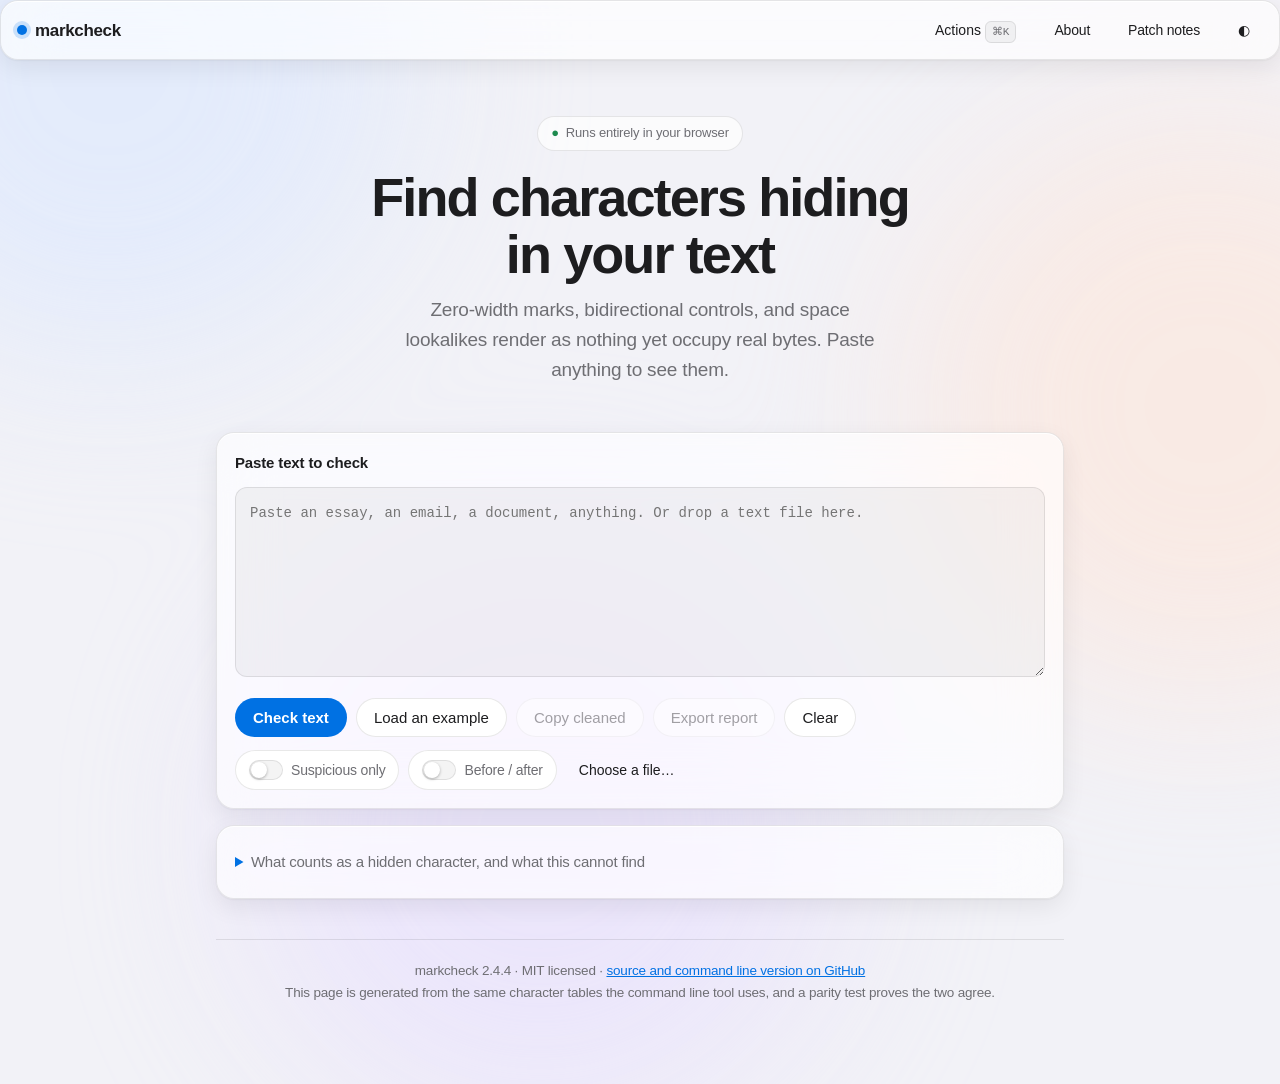
==== commit 353143df: "2.4.4: stop the about and changelog pages scrolling sideways on a phone Their header carries a wordm" ====
--- a/web/index.html
+++ b/web/index.html
@@ -709,7 +709,7 @@
   </details>
 
   <footer>
-    markcheck 2.4.3 &middot; MIT licensed &middot;
+    markcheck 2.4.4 &middot; MIT licensed &middot;
     <a href="https://github.com/MavProDev/markcheck" rel="noopener noreferrer">source
     and command line version on GitHub</a><br>
     This page is generated from the same character tables the command line tool
@@ -733,7 +733,7 @@
 <script>
 // GENERATED FROM markcheck.py. Do not edit by hand.
 // Regenerate with tools/build_web.py so the browser and the CLI cannot drift.
-const T = {"SINGLES":{"173":["SOFT HYPHEN","invisible-format"],"847":["COMBINING GRAPHEME JOINER","invisible-format"],"1564":["ARABIC LETTER MARK","bidi"],"4447":["HANGUL CHOSEONG FILLER","invisible-format"],"4448":["HANGUL JUNGSEONG FILLER","invisible-format"],"6068":["KHMER VOWEL INHERENT AQ","invisible-format"],"6069":["KHMER VOWEL INHERENT AA","invisible-format"],"6158":["MONGOLIAN VOWEL SEPARATOR","invisible-format"],"8203":["ZERO WIDTH SPACE","zero-width"],"8204":["ZERO WIDTH NON-JOINER","zero-width"],"8205":["ZERO WIDTH JOINER","zero-width"],"8206":["LEFT-TO-RIGHT MARK","bidi"],"8207":["RIGHT-TO-LEFT MARK","bidi"],"8234":["LEFT-TO-RIGHT EMBEDDING","bidi"],"8235":["RIGHT-TO-LEFT EMBEDDING","bidi"],"8236":["POP DIRECTIONAL FORMATTING","bidi"],"8237":["LEFT-TO-RIGHT OVERRIDE","bidi"],"8238":["RIGHT-TO-LEFT OVERRIDE","bidi"],"8288":["WORD JOINER","zero-width"],"8289":["FUNCTION APPLICATION","zero-width"],"8290":["INVISIBLE TIMES","zero-width"],"8291":["INVISIBLE SEPARATOR","zero-width"],"8292":["INVISIBLE PLUS","zero-width"],"8294":["LEFT-TO-RIGHT ISOLATE","bidi"],"8295":["RIGHT-TO-LEFT ISOLATE","bidi"],"8296":["FIRST STRONG ISOLATE","bidi"],"8297":["POP DIRECTIONAL ISOLATE","bidi"],"8298":["INHIBIT SYMMETRIC SWAPPING","invisible-format"],"8299":["ACTIVATE SYMMETRIC SWAPPING","invisible-format"],"8300":["INHIBIT ARABIC FORM SHAPING","invisible-format"],"8301":["ACTIVATE ARABIC FORM SHAPING","invisible-format"],"8302":["NATIONAL DIGIT SHAPES","invisible-format"],"8303":["NOMINAL DIGIT SHAPES","invisible-format"],"10240":["BRAILLE PATTERN BLANK","invisible-format"],"12644":["HANGUL FILLER","invisible-format"],"65279":["ZERO WIDTH NO-BREAK SPACE (BOM)","zero-width"],"65440":["HALFWIDTH HANGUL FILLER","invisible-format"],"65529":["INTERLINEAR ANNOTATION ANCHOR","invisible-format"],"65530":["INTERLINEAR ANNOTATION SEPARATOR","invisible-format"],"65531":["INTERLINEAR ANNOTATION TERMINATOR","invisible-format"]},"WS":{"133":"NEXT LINE (NEL)","160":"NO-BREAK SPACE","5760":"OGHAM SPACE MARK","8192":"EN QUAD","8193":"EM QUAD","8194":"EN SPACE","8195":"EM SPACE","8196":"THREE-PER-EM SPACE","8197":"FOUR-PER-EM SPACE","8198":"SIX-PER-EM SPACE","8199":"FIGURE SPACE","8200":"PUNCTUATION SPACE","8201":"THIN SPACE","8202":"HAIR SPACE","8232":"LINE SEPARATOR","8233":"PARAGRAPH SEPARATOR","8239":"NARROW NO-BREAK SPACE","8287":"MEDIUM MATHEMATICAL SPACE","12288":"IDEOGRAPHIC SPACE"},"TAGS":{"917505":"LANGUAGE TAG","917536":"TAG SPACE","917537":"TAG EXCLAMATION MARK","917538":"TAG QUOTATION MARK","917539":"TAG NUMBER SIGN","917540":"TAG DOLLAR SIGN","917541":"TAG PERCENT SIGN","917542":"TAG AMPERSAND","917543":"TAG APOSTROPHE","917544":"TAG LEFT PARENTHESIS","917545":"TAG RIGHT PARENTHESIS","917546":"TAG ASTERISK","917547":"TAG PLUS SIGN","917548":"TAG COMMA","917549":"TAG HYPHEN-MINUS","917550":"TAG FULL STOP","917551":"TAG SOLIDUS","917552":"TAG DIGIT ZERO","917553":"TAG DIGIT ONE","917554":"TAG DIGIT TWO","917555":"TAG DIGIT THREE","917556":"TAG DIGIT FOUR","917557":"TAG DIGIT FIVE","917558":"TAG DIGIT SIX","917559":"TAG DIGIT SEVEN","917560":"TAG DIGIT EIGHT","917561":"TAG DIGIT NINE","917562":"TAG COLON","917563":"TAG SEMICOLON","917564":"TAG LESS-THAN SIGN","917565":"TAG EQUALS SIGN","917566":"TAG GREATER-THAN SIGN","917567":"TAG QUESTION MARK","917568":"TAG COMMERCIAL AT","917569":"TAG LATIN CAPITAL LETTER A","917570":"TAG LATIN CAPITAL LETTER B","917571":"TAG LATIN CAPITAL LETTER C","917572":"TAG LATIN CAPITAL LETTER D","917573":"TAG LATIN CAPITAL LETTER E","917574":"TAG LATIN CAPITAL LETTER F","917575":"TAG LATIN CAPITAL LETTER G","917576":"TAG LATIN CAPITAL LETTER H","917577":"TAG LATIN CAPITAL LETTER I","917578":"TAG LATIN CAPITAL LETTER J","917579":"TAG LATIN CAPITAL LETTER K","917580":"TAG LATIN CAPITAL LETTER L","917581":"TAG LATIN CAPITAL LETTER M","917582":"TAG LATIN CAPITAL LETTER N","917583":"TAG LATIN CAPITAL LETTER O","917584":"TAG LATIN CAPITAL LETTER P","917585":"TAG LATIN CAPITAL LETTER Q","917586":"TAG LATIN CAPITAL LETTER R","917587":"TAG LATIN CAPITAL LETTER S","917588":"TAG LATIN CAPITAL LETTER T","917589":"TAG LATIN CAPITAL LETTER U","917590":"TAG LATIN CAPITAL LETTER V","917591":"TAG LATIN CAPITAL LETTER W","917592":"TAG LATIN CAPITAL LETTER X","917593":"TAG LATIN CAPITAL LETTER Y","917594":"TAG LATIN CAPITAL LETTER Z","917595":"TAG LEFT SQUARE BRACKET","917596":"TAG REVERSE SOLIDUS","917597":"TAG RIGHT SQUARE BRACKET","917598":"TAG CIRCUMFLEX ACCENT","917599":"TAG LOW LINE","917600":"TAG GRAVE ACCENT","917601":"TAG LATIN SMALL LETTER A","917602":"TAG LATIN SMALL LETTER B","917603":"TAG LATIN SMALL LETTER C","917604":"TAG LATIN SMALL LETTER D","917605":"TAG LATIN SMALL LETTER E","917606":"TAG LATIN SMALL LETTER F","917607":"TAG LATIN SMALL LETTER G","917608":"TAG LATIN SMALL LETTER H","917609":"TAG LATIN SMALL LETTER I","917610":"TAG LATIN SMALL LETTER J","917611":"TAG LATIN SMALL LETTER K","917612":"TAG LATIN SMALL LETTER L","917613":"TAG LATIN SMALL LETTER M","917614":"TAG LATIN SMALL LETTER N","917615":"TAG LATIN SMALL LETTER O","917616":"TAG LATIN SMALL LETTER P","917617":"TAG LATIN SMALL LETTER Q","917618":"TAG LATIN SMALL LETTER R","917619":"TAG LATIN SMALL LETTER S","917620":"TAG LATIN SMALL LETTER T","917621":"TAG LATIN SMALL LETTER U","917622":"TAG LATIN SMALL LETTER V","917623":"TAG LATIN SMALL LETTER W","917624":"TAG LATIN SMALL LETTER X","917625":"TAG LATIN SMALL LETTER Y","917626":"TAG LATIN SMALL LETTER Z","917627":"TAG LEFT CURLY BRACKET","917628":"TAG VERTICAL LINE","917629":"TAG RIGHT CURLY BRACKET","917630":"TAG TILDE","917631":"CANCEL TAG"},"FVS":{"6155":"MONGOLIAN FREE VARIATION SELECTOR ONE","6156":"MONGOLIAN FREE VARIATION SELECTOR TWO","6157":"MONGOLIAN FREE VARIATION SELECTOR THREE","6159":"MONGOLIAN FREE VARIATION SELECTOR FOUR"},"REPL":{"133":"\n","160":" ","5760":" ","8192":" ","8193":" ","8194":" ","8195":" ","8196":" ","8197":" ","8198":" ","8199":" ","8200":" ","8201":" ","8202":" ","8232":"\n","8233":"\n","8239":" ","8287":" ","12288":" "},"CATEGORIES":["zero-width","invisible-format","bidi","variation-selector","tag","whitespace","default-ignorable"],"DEFAULTS":["zero-width","invisible-format","bidi","variation-selector","tag","whitespace"],"DESCRIPTIONS":{"zero-width":"Zero-advance invisibles (ZWSP, ZWJ, ZWNJ, word joiner, invisible math operators, BOM). ZWJ is also a valid emoji and Indic joiner; likely-legitimate uses are annotated.","invisible-format":"Format and filler code points that render blank (soft hyphen, grapheme joiner, script fillers, interlinear annotation, deprecated format controls).","bidi":"Bidirectional controls. Valid in RTL scripts; the override and isolate members enable Trojan-Source reordering.","variation-selector":"Variation selectors. Normally style glyphs; can carry hidden payloads.","tag":"Unicode Tags block. Invisible; used for text smuggling and prompt injection. Rare in ordinary prose.","whitespace":"Nonstandard whitespace (NBSP, narrow no-break space, en and em spaces, line and paragraph separators). Renders like a space but differs from ASCII space; the class behind the 2025 NNBSP fingerprint reports. Common in typeset and word-processor text; --exclude whitespace to skip.","default-ignorable":"OPT-IN. Every remaining Unicode Default_Ignorable_Code_Point not covered above, including reserved ranges. Off by default because it is noisy; enable with --include-default-ignorables for forensic work."},"PICTO":[[126976,129791],[9728,10175],[127462,127487],[11008,11263],[65039,65039]],"SEVERITIES":["info","low","medium","high"],"HIGH_BIDI":[[8234,8238],[8294,8297]],"DI":[[173,173],[847,847],[1564,1564],[4447,4448],[6068,6069],[6155,6159],[8203,8207],[8234,8238],[8288,8303],[12644,12644],[65024,65039],[65279,65279],[65440,65440],[65520,65528],[113824,113827],[119155,119162],[917504,921599]],"DI_NAME":"DEFAULT IGNORABLE CODE POINT","DIGITS":[[48,57],[178,179],[185,185],[1632,1641],[1776,1785],[1984,1993],[2406,2415],[2534,2543],[2662,2671],[2790,2799],[2918,2927],[3046,3055],[3174,3183],[3302,3311],[3430,3439],[3558,3567],[3664,3673],[3792,3801],[3872,3881],[4160,4169],[4240,4249],[4969,4977],[6112,6121],[6160,6169],[6470,6479],[6608,6618],[6784,6793],[6800,6809],[6992,7001],[7088,7097],[7232,7241],[7248,7257],[8304,8304],[8308,8313],[8320,8329],[9312,9320],[9332,9340],[9352,9360],[9450,9450],[9461,9469],[9471,9471],[10102,10110],[10112,10120],[10122,10130],[42528,42537],[43216,43225],[43264,43273],[43472,43481],[43504,43513],[43600,43609],[44016,44025],[65296,65305],[66720,66729],[68160,68163],[68912,68921],[69216,69224],[69714,69722],[69734,69743],[69872,69881],[69942,69951],[70096,70105],[70384,70393],[70736,70745],[70864,70873],[71248,71257],[71360,71369],[71472,71481],[71904,71913],[72016,72025],[72784,72793],[73040,73049],[73120,73129],[73552,73561],[92768,92777],[92864,92873],[93008,93017],[120782,120831],[123200,123209],[123632,123641],[124144,124153],[125264,125273],[127232,127242],[130032,130041]],"UNICODE_VERSION":"15.1.0","VERSION":"2.4.3"};
+const T = {"SINGLES":{"173":["SOFT HYPHEN","invisible-format"],"847":["COMBINING GRAPHEME JOINER","invisible-format"],"1564":["ARABIC LETTER MARK","bidi"],"4447":["HANGUL CHOSEONG FILLER","invisible-format"],"4448":["HANGUL JUNGSEONG FILLER","invisible-format"],"6068":["KHMER VOWEL INHERENT AQ","invisible-format"],"6069":["KHMER VOWEL INHERENT AA","invisible-format"],"6158":["MONGOLIAN VOWEL SEPARATOR","invisible-format"],"8203":["ZERO WIDTH SPACE","zero-width"],"8204":["ZERO WIDTH NON-JOINER","zero-width"],"8205":["ZERO WIDTH JOINER","zero-width"],"8206":["LEFT-TO-RIGHT MARK","bidi"],"8207":["RIGHT-TO-LEFT MARK","bidi"],"8234":["LEFT-TO-RIGHT EMBEDDING","bidi"],"8235":["RIGHT-TO-LEFT EMBEDDING","bidi"],"8236":["POP DIRECTIONAL FORMATTING","bidi"],"8237":["LEFT-TO-RIGHT OVERRIDE","bidi"],"8238":["RIGHT-TO-LEFT OVERRIDE","bidi"],"8288":["WORD JOINER","zero-width"],"8289":["FUNCTION APPLICATION","zero-width"],"8290":["INVISIBLE TIMES","zero-width"],"8291":["INVISIBLE SEPARATOR","zero-width"],"8292":["INVISIBLE PLUS","zero-width"],"8294":["LEFT-TO-RIGHT ISOLATE","bidi"],"8295":["RIGHT-TO-LEFT ISOLATE","bidi"],"8296":["FIRST STRONG ISOLATE","bidi"],"8297":["POP DIRECTIONAL ISOLATE","bidi"],"8298":["INHIBIT SYMMETRIC SWAPPING","invisible-format"],"8299":["ACTIVATE SYMMETRIC SWAPPING","invisible-format"],"8300":["INHIBIT ARABIC FORM SHAPING","invisible-format"],"8301":["ACTIVATE ARABIC FORM SHAPING","invisible-format"],"8302":["NATIONAL DIGIT SHAPES","invisible-format"],"8303":["NOMINAL DIGIT SHAPES","invisible-format"],"10240":["BRAILLE PATTERN BLANK","invisible-format"],"12644":["HANGUL FILLER","invisible-format"],"65279":["ZERO WIDTH NO-BREAK SPACE (BOM)","zero-width"],"65440":["HALFWIDTH HANGUL FILLER","invisible-format"],"65529":["INTERLINEAR ANNOTATION ANCHOR","invisible-format"],"65530":["INTERLINEAR ANNOTATION SEPARATOR","invisible-format"],"65531":["INTERLINEAR ANNOTATION TERMINATOR","invisible-format"]},"WS":{"133":"NEXT LINE (NEL)","160":"NO-BREAK SPACE","5760":"OGHAM SPACE MARK","8192":"EN QUAD","8193":"EM QUAD","8194":"EN SPACE","8195":"EM SPACE","8196":"THREE-PER-EM SPACE","8197":"FOUR-PER-EM SPACE","8198":"SIX-PER-EM SPACE","8199":"FIGURE SPACE","8200":"PUNCTUATION SPACE","8201":"THIN SPACE","8202":"HAIR SPACE","8232":"LINE SEPARATOR","8233":"PARAGRAPH SEPARATOR","8239":"NARROW NO-BREAK SPACE","8287":"MEDIUM MATHEMATICAL SPACE","12288":"IDEOGRAPHIC SPACE"},"TAGS":{"917505":"LANGUAGE TAG","917536":"TAG SPACE","917537":"TAG EXCLAMATION MARK","917538":"TAG QUOTATION MARK","917539":"TAG NUMBER SIGN","917540":"TAG DOLLAR SIGN","917541":"TAG PERCENT SIGN","917542":"TAG AMPERSAND","917543":"TAG APOSTROPHE","917544":"TAG LEFT PARENTHESIS","917545":"TAG RIGHT PARENTHESIS","917546":"TAG ASTERISK","917547":"TAG PLUS SIGN","917548":"TAG COMMA","917549":"TAG HYPHEN-MINUS","917550":"TAG FULL STOP","917551":"TAG SOLIDUS","917552":"TAG DIGIT ZERO","917553":"TAG DIGIT ONE","917554":"TAG DIGIT TWO","917555":"TAG DIGIT THREE","917556":"TAG DIGIT FOUR","917557":"TAG DIGIT FIVE","917558":"TAG DIGIT SIX","917559":"TAG DIGIT SEVEN","917560":"TAG DIGIT EIGHT","917561":"TAG DIGIT NINE","917562":"TAG COLON","917563":"TAG SEMICOLON","917564":"TAG LESS-THAN SIGN","917565":"TAG EQUALS SIGN","917566":"TAG GREATER-THAN SIGN","917567":"TAG QUESTION MARK","917568":"TAG COMMERCIAL AT","917569":"TAG LATIN CAPITAL LETTER A","917570":"TAG LATIN CAPITAL LETTER B","917571":"TAG LATIN CAPITAL LETTER C","917572":"TAG LATIN CAPITAL LETTER D","917573":"TAG LATIN CAPITAL LETTER E","917574":"TAG LATIN CAPITAL LETTER F","917575":"TAG LATIN CAPITAL LETTER G","917576":"TAG LATIN CAPITAL LETTER H","917577":"TAG LATIN CAPITAL LETTER I","917578":"TAG LATIN CAPITAL LETTER J","917579":"TAG LATIN CAPITAL LETTER K","917580":"TAG LATIN CAPITAL LETTER L","917581":"TAG LATIN CAPITAL LETTER M","917582":"TAG LATIN CAPITAL LETTER N","917583":"TAG LATIN CAPITAL LETTER O","917584":"TAG LATIN CAPITAL LETTER P","917585":"TAG LATIN CAPITAL LETTER Q","917586":"TAG LATIN CAPITAL LETTER R","917587":"TAG LATIN CAPITAL LETTER S","917588":"TAG LATIN CAPITAL LETTER T","917589":"TAG LATIN CAPITAL LETTER U","917590":"TAG LATIN CAPITAL LETTER V","917591":"TAG LATIN CAPITAL LETTER W","917592":"TAG LATIN CAPITAL LETTER X","917593":"TAG LATIN CAPITAL LETTER Y","917594":"TAG LATIN CAPITAL LETTER Z","917595":"TAG LEFT SQUARE BRACKET","917596":"TAG REVERSE SOLIDUS","917597":"TAG RIGHT SQUARE BRACKET","917598":"TAG CIRCUMFLEX ACCENT","917599":"TAG LOW LINE","917600":"TAG GRAVE ACCENT","917601":"TAG LATIN SMALL LETTER A","917602":"TAG LATIN SMALL LETTER B","917603":"TAG LATIN SMALL LETTER C","917604":"TAG LATIN SMALL LETTER D","917605":"TAG LATIN SMALL LETTER E","917606":"TAG LATIN SMALL LETTER F","917607":"TAG LATIN SMALL LETTER G","917608":"TAG LATIN SMALL LETTER H","917609":"TAG LATIN SMALL LETTER I","917610":"TAG LATIN SMALL LETTER J","917611":"TAG LATIN SMALL LETTER K","917612":"TAG LATIN SMALL LETTER L","917613":"TAG LATIN SMALL LETTER M","917614":"TAG LATIN SMALL LETTER N","917615":"TAG LATIN SMALL LETTER O","917616":"TAG LATIN SMALL LETTER P","917617":"TAG LATIN SMALL LETTER Q","917618":"TAG LATIN SMALL LETTER R","917619":"TAG LATIN SMALL LETTER S","917620":"TAG LATIN SMALL LETTER T","917621":"TAG LATIN SMALL LETTER U","917622":"TAG LATIN SMALL LETTER V","917623":"TAG LATIN SMALL LETTER W","917624":"TAG LATIN SMALL LETTER X","917625":"TAG LATIN SMALL LETTER Y","917626":"TAG LATIN SMALL LETTER Z","917627":"TAG LEFT CURLY BRACKET","917628":"TAG VERTICAL LINE","917629":"TAG RIGHT CURLY BRACKET","917630":"TAG TILDE","917631":"CANCEL TAG"},"FVS":{"6155":"MONGOLIAN FREE VARIATION SELECTOR ONE","6156":"MONGOLIAN FREE VARIATION SELECTOR TWO","6157":"MONGOLIAN FREE VARIATION SELECTOR THREE","6159":"MONGOLIAN FREE VARIATION SELECTOR FOUR"},"REPL":{"133":"\n","160":" ","5760":" ","8192":" ","8193":" ","8194":" ","8195":" ","8196":" ","8197":" ","8198":" ","8199":" ","8200":" ","8201":" ","8202":" ","8232":"\n","8233":"\n","8239":" ","8287":" ","12288":" "},"CATEGORIES":["zero-width","invisible-format","bidi","variation-selector","tag","whitespace","default-ignorable"],"DEFAULTS":["zero-width","invisible-format","bidi","variation-selector","tag","whitespace"],"DESCRIPTIONS":{"zero-width":"Zero-advance invisibles (ZWSP, ZWJ, ZWNJ, word joiner, invisible math operators, BOM). ZWJ is also a valid emoji and Indic joiner; likely-legitimate uses are annotated.","invisible-format":"Format and filler code points that render blank (soft hyphen, grapheme joiner, script fillers, interlinear annotation, deprecated format controls).","bidi":"Bidirectional controls. Valid in RTL scripts; the override and isolate members enable Trojan-Source reordering.","variation-selector":"Variation selectors. Normally style glyphs; can carry hidden payloads.","tag":"Unicode Tags block. Invisible; used for text smuggling and prompt injection. Rare in ordinary prose.","whitespace":"Nonstandard whitespace (NBSP, narrow no-break space, en and em spaces, line and paragraph separators). Renders like a space but differs from ASCII space; the class behind the 2025 NNBSP fingerprint reports. Common in typeset and word-processor text; --exclude whitespace to skip.","default-ignorable":"OPT-IN. Every remaining Unicode Default_Ignorable_Code_Point not covered above, including reserved ranges. Off by default because it is noisy; enable with --include-default-ignorables for forensic work."},"PICTO":[[126976,129791],[9728,10175],[127462,127487],[11008,11263],[65039,65039]],"SEVERITIES":["info","low","medium","high"],"HIGH_BIDI":[[8234,8238],[8294,8297]],"DI":[[173,173],[847,847],[1564,1564],[4447,4448],[6068,6069],[6155,6159],[8203,8207],[8234,8238],[8288,8303],[12644,12644],[65024,65039],[65279,65279],[65440,65440],[65520,65528],[113824,113827],[119155,119162],[917504,921599]],"DI_NAME":"DEFAULT IGNORABLE CODE POINT","DIGITS":[[48,57],[178,179],[185,185],[1632,1641],[1776,1785],[1984,1993],[2406,2415],[2534,2543],[2662,2671],[2790,2799],[2918,2927],[3046,3055],[3174,3183],[3302,3311],[3430,3439],[3558,3567],[3664,3673],[3792,3801],[3872,3881],[4160,4169],[4240,4249],[4969,4977],[6112,6121],[6160,6169],[6470,6479],[6608,6618],[6784,6793],[6800,6809],[6992,7001],[7088,7097],[7232,7241],[7248,7257],[8304,8304],[8308,8313],[8320,8329],[9312,9320],[9332,9340],[9352,9360],[9450,9450],[9461,9469],[9471,9471],[10102,10110],[10112,10120],[10122,10130],[42528,42537],[43216,43225],[43264,43273],[43472,43481],[43504,43513],[43600,43609],[44016,44025],[65296,65305],[66720,66729],[68160,68163],[68912,68921],[69216,69224],[69714,69722],[69734,69743],[69872,69881],[69942,69951],[70096,70105],[70384,70393],[70736,70745],[70864,70873],[71248,71257],[71360,71369],[71472,71481],[71904,71913],[72016,72025],[72784,72793],[73040,73049],[73120,73129],[73552,73561],[92768,92777],[92864,92873],[93008,93017],[120782,120831],[123200,123209],[123632,123641],[124144,124153],[125264,125273],[127232,127242],[130032,130041]],"UNICODE_VERSION":"15.1.0","VERSION":"2.4.4"};
 
 function pictographic(cp) {
   for (const [lo, hi] of T.PICTO) { if (cp >= lo && cp <= hi) return true; }
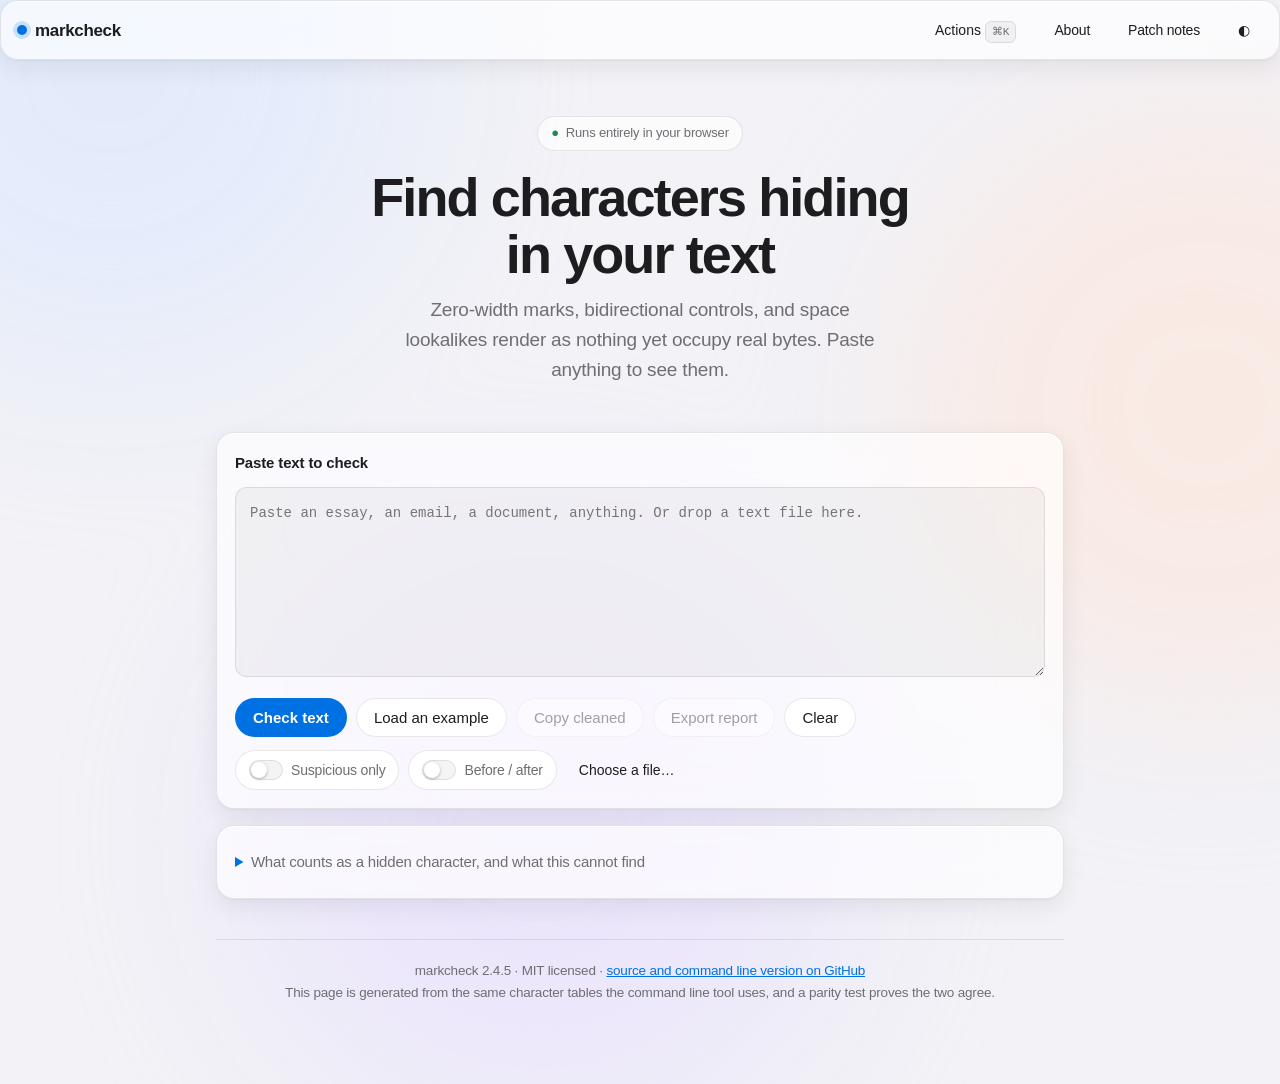
==== commit 07e016a7: "2.4.5: fix the scanner header too, and wrap instead of only tightening A review on the 2.2.0 patch s" ====
--- a/web/index.html
+++ b/web/index.html
@@ -174,10 +174,22 @@
 
   nav {
     position: sticky; top: 0; z-index: 50;
-    display: flex; align-items: center; gap: 12px;
+    /* Wrapping is the floor under every other measure here. Tightening
+       spacing buys room but runs out; wrapping cannot, so no viewport width
+       and no enlarged text can push a control off the edge. */
+    display: flex; align-items: center; flex-wrap: wrap; gap: 12px;
     padding: 10px 16px; margin: 0 0 8px;
     border-radius: 0; border-width: 0 0 1px;
     background: var(--glass-strong);
+  }
+  /* This header carries one item more than the other two pages, so it runs
+     out of room first: it cleared a 320px phone by six pixels and failed
+     below that, which any page zoom reaches. Same treatment as shared.css
+     gives the about and changelog headers. */
+  @media (max-width: 420px) {
+    nav { gap: 4px; padding: 10px 8px; }
+    nav a, nav .ghost { padding: 7px 8px; }
+    nav .wordmark { font-size: 15px; }
   }
   nav .wordmark {
     font-weight: 700; font-size: 17px; letter-spacing: -0.02em;
@@ -709,7 +721,7 @@
   </details>
 
   <footer>
-    markcheck 2.4.4 &middot; MIT licensed &middot;
+    markcheck 2.4.5 &middot; MIT licensed &middot;
     <a href="https://github.com/MavProDev/markcheck" rel="noopener noreferrer">source
     and command line version on GitHub</a><br>
     This page is generated from the same character tables the command line tool
@@ -733,7 +745,7 @@
 <script>
 // GENERATED FROM markcheck.py. Do not edit by hand.
 // Regenerate with tools/build_web.py so the browser and the CLI cannot drift.
-const T = {"SINGLES":{"173":["SOFT HYPHEN","invisible-format"],"847":["COMBINING GRAPHEME JOINER","invisible-format"],"1564":["ARABIC LETTER MARK","bidi"],"4447":["HANGUL CHOSEONG FILLER","invisible-format"],"4448":["HANGUL JUNGSEONG FILLER","invisible-format"],"6068":["KHMER VOWEL INHERENT AQ","invisible-format"],"6069":["KHMER VOWEL INHERENT AA","invisible-format"],"6158":["MONGOLIAN VOWEL SEPARATOR","invisible-format"],"8203":["ZERO WIDTH SPACE","zero-width"],"8204":["ZERO WIDTH NON-JOINER","zero-width"],"8205":["ZERO WIDTH JOINER","zero-width"],"8206":["LEFT-TO-RIGHT MARK","bidi"],"8207":["RIGHT-TO-LEFT MARK","bidi"],"8234":["LEFT-TO-RIGHT EMBEDDING","bidi"],"8235":["RIGHT-TO-LEFT EMBEDDING","bidi"],"8236":["POP DIRECTIONAL FORMATTING","bidi"],"8237":["LEFT-TO-RIGHT OVERRIDE","bidi"],"8238":["RIGHT-TO-LEFT OVERRIDE","bidi"],"8288":["WORD JOINER","zero-width"],"8289":["FUNCTION APPLICATION","zero-width"],"8290":["INVISIBLE TIMES","zero-width"],"8291":["INVISIBLE SEPARATOR","zero-width"],"8292":["INVISIBLE PLUS","zero-width"],"8294":["LEFT-TO-RIGHT ISOLATE","bidi"],"8295":["RIGHT-TO-LEFT ISOLATE","bidi"],"8296":["FIRST STRONG ISOLATE","bidi"],"8297":["POP DIRECTIONAL ISOLATE","bidi"],"8298":["INHIBIT SYMMETRIC SWAPPING","invisible-format"],"8299":["ACTIVATE SYMMETRIC SWAPPING","invisible-format"],"8300":["INHIBIT ARABIC FORM SHAPING","invisible-format"],"8301":["ACTIVATE ARABIC FORM SHAPING","invisible-format"],"8302":["NATIONAL DIGIT SHAPES","invisible-format"],"8303":["NOMINAL DIGIT SHAPES","invisible-format"],"10240":["BRAILLE PATTERN BLANK","invisible-format"],"12644":["HANGUL FILLER","invisible-format"],"65279":["ZERO WIDTH NO-BREAK SPACE (BOM)","zero-width"],"65440":["HALFWIDTH HANGUL FILLER","invisible-format"],"65529":["INTERLINEAR ANNOTATION ANCHOR","invisible-format"],"65530":["INTERLINEAR ANNOTATION SEPARATOR","invisible-format"],"65531":["INTERLINEAR ANNOTATION TERMINATOR","invisible-format"]},"WS":{"133":"NEXT LINE (NEL)","160":"NO-BREAK SPACE","5760":"OGHAM SPACE MARK","8192":"EN QUAD","8193":"EM QUAD","8194":"EN SPACE","8195":"EM SPACE","8196":"THREE-PER-EM SPACE","8197":"FOUR-PER-EM SPACE","8198":"SIX-PER-EM SPACE","8199":"FIGURE SPACE","8200":"PUNCTUATION SPACE","8201":"THIN SPACE","8202":"HAIR SPACE","8232":"LINE SEPARATOR","8233":"PARAGRAPH SEPARATOR","8239":"NARROW NO-BREAK SPACE","8287":"MEDIUM MATHEMATICAL SPACE","12288":"IDEOGRAPHIC SPACE"},"TAGS":{"917505":"LANGUAGE TAG","917536":"TAG SPACE","917537":"TAG EXCLAMATION MARK","917538":"TAG QUOTATION MARK","917539":"TAG NUMBER SIGN","917540":"TAG DOLLAR SIGN","917541":"TAG PERCENT SIGN","917542":"TAG AMPERSAND","917543":"TAG APOSTROPHE","917544":"TAG LEFT PARENTHESIS","917545":"TAG RIGHT PARENTHESIS","917546":"TAG ASTERISK","917547":"TAG PLUS SIGN","917548":"TAG COMMA","917549":"TAG HYPHEN-MINUS","917550":"TAG FULL STOP","917551":"TAG SOLIDUS","917552":"TAG DIGIT ZERO","917553":"TAG DIGIT ONE","917554":"TAG DIGIT TWO","917555":"TAG DIGIT THREE","917556":"TAG DIGIT FOUR","917557":"TAG DIGIT FIVE","917558":"TAG DIGIT SIX","917559":"TAG DIGIT SEVEN","917560":"TAG DIGIT EIGHT","917561":"TAG DIGIT NINE","917562":"TAG COLON","917563":"TAG SEMICOLON","917564":"TAG LESS-THAN SIGN","917565":"TAG EQUALS SIGN","917566":"TAG GREATER-THAN SIGN","917567":"TAG QUESTION MARK","917568":"TAG COMMERCIAL AT","917569":"TAG LATIN CAPITAL LETTER A","917570":"TAG LATIN CAPITAL LETTER B","917571":"TAG LATIN CAPITAL LETTER C","917572":"TAG LATIN CAPITAL LETTER D","917573":"TAG LATIN CAPITAL LETTER E","917574":"TAG LATIN CAPITAL LETTER F","917575":"TAG LATIN CAPITAL LETTER G","917576":"TAG LATIN CAPITAL LETTER H","917577":"TAG LATIN CAPITAL LETTER I","917578":"TAG LATIN CAPITAL LETTER J","917579":"TAG LATIN CAPITAL LETTER K","917580":"TAG LATIN CAPITAL LETTER L","917581":"TAG LATIN CAPITAL LETTER M","917582":"TAG LATIN CAPITAL LETTER N","917583":"TAG LATIN CAPITAL LETTER O","917584":"TAG LATIN CAPITAL LETTER P","917585":"TAG LATIN CAPITAL LETTER Q","917586":"TAG LATIN CAPITAL LETTER R","917587":"TAG LATIN CAPITAL LETTER S","917588":"TAG LATIN CAPITAL LETTER T","917589":"TAG LATIN CAPITAL LETTER U","917590":"TAG LATIN CAPITAL LETTER V","917591":"TAG LATIN CAPITAL LETTER W","917592":"TAG LATIN CAPITAL LETTER X","917593":"TAG LATIN CAPITAL LETTER Y","917594":"TAG LATIN CAPITAL LETTER Z","917595":"TAG LEFT SQUARE BRACKET","917596":"TAG REVERSE SOLIDUS","917597":"TAG RIGHT SQUARE BRACKET","917598":"TAG CIRCUMFLEX ACCENT","917599":"TAG LOW LINE","917600":"TAG GRAVE ACCENT","917601":"TAG LATIN SMALL LETTER A","917602":"TAG LATIN SMALL LETTER B","917603":"TAG LATIN SMALL LETTER C","917604":"TAG LATIN SMALL LETTER D","917605":"TAG LATIN SMALL LETTER E","917606":"TAG LATIN SMALL LETTER F","917607":"TAG LATIN SMALL LETTER G","917608":"TAG LATIN SMALL LETTER H","917609":"TAG LATIN SMALL LETTER I","917610":"TAG LATIN SMALL LETTER J","917611":"TAG LATIN SMALL LETTER K","917612":"TAG LATIN SMALL LETTER L","917613":"TAG LATIN SMALL LETTER M","917614":"TAG LATIN SMALL LETTER N","917615":"TAG LATIN SMALL LETTER O","917616":"TAG LATIN SMALL LETTER P","917617":"TAG LATIN SMALL LETTER Q","917618":"TAG LATIN SMALL LETTER R","917619":"TAG LATIN SMALL LETTER S","917620":"TAG LATIN SMALL LETTER T","917621":"TAG LATIN SMALL LETTER U","917622":"TAG LATIN SMALL LETTER V","917623":"TAG LATIN SMALL LETTER W","917624":"TAG LATIN SMALL LETTER X","917625":"TAG LATIN SMALL LETTER Y","917626":"TAG LATIN SMALL LETTER Z","917627":"TAG LEFT CURLY BRACKET","917628":"TAG VERTICAL LINE","917629":"TAG RIGHT CURLY BRACKET","917630":"TAG TILDE","917631":"CANCEL TAG"},"FVS":{"6155":"MONGOLIAN FREE VARIATION SELECTOR ONE","6156":"MONGOLIAN FREE VARIATION SELECTOR TWO","6157":"MONGOLIAN FREE VARIATION SELECTOR THREE","6159":"MONGOLIAN FREE VARIATION SELECTOR FOUR"},"REPL":{"133":"\n","160":" ","5760":" ","8192":" ","8193":" ","8194":" ","8195":" ","8196":" ","8197":" ","8198":" ","8199":" ","8200":" ","8201":" ","8202":" ","8232":"\n","8233":"\n","8239":" ","8287":" ","12288":" "},"CATEGORIES":["zero-width","invisible-format","bidi","variation-selector","tag","whitespace","default-ignorable"],"DEFAULTS":["zero-width","invisible-format","bidi","variation-selector","tag","whitespace"],"DESCRIPTIONS":{"zero-width":"Zero-advance invisibles (ZWSP, ZWJ, ZWNJ, word joiner, invisible math operators, BOM). ZWJ is also a valid emoji and Indic joiner; likely-legitimate uses are annotated.","invisible-format":"Format and filler code points that render blank (soft hyphen, grapheme joiner, script fillers, interlinear annotation, deprecated format controls).","bidi":"Bidirectional controls. Valid in RTL scripts; the override and isolate members enable Trojan-Source reordering.","variation-selector":"Variation selectors. Normally style glyphs; can carry hidden payloads.","tag":"Unicode Tags block. Invisible; used for text smuggling and prompt injection. Rare in ordinary prose.","whitespace":"Nonstandard whitespace (NBSP, narrow no-break space, en and em spaces, line and paragraph separators). Renders like a space but differs from ASCII space; the class behind the 2025 NNBSP fingerprint reports. Common in typeset and word-processor text; --exclude whitespace to skip.","default-ignorable":"OPT-IN. Every remaining Unicode Default_Ignorable_Code_Point not covered above, including reserved ranges. Off by default because it is noisy; enable with --include-default-ignorables for forensic work."},"PICTO":[[126976,129791],[9728,10175],[127462,127487],[11008,11263],[65039,65039]],"SEVERITIES":["info","low","medium","high"],"HIGH_BIDI":[[8234,8238],[8294,8297]],"DI":[[173,173],[847,847],[1564,1564],[4447,4448],[6068,6069],[6155,6159],[8203,8207],[8234,8238],[8288,8303],[12644,12644],[65024,65039],[65279,65279],[65440,65440],[65520,65528],[113824,113827],[119155,119162],[917504,921599]],"DI_NAME":"DEFAULT IGNORABLE CODE POINT","DIGITS":[[48,57],[178,179],[185,185],[1632,1641],[1776,1785],[1984,1993],[2406,2415],[2534,2543],[2662,2671],[2790,2799],[2918,2927],[3046,3055],[3174,3183],[3302,3311],[3430,3439],[3558,3567],[3664,3673],[3792,3801],[3872,3881],[4160,4169],[4240,4249],[4969,4977],[6112,6121],[6160,6169],[6470,6479],[6608,6618],[6784,6793],[6800,6809],[6992,7001],[7088,7097],[7232,7241],[7248,7257],[8304,8304],[8308,8313],[8320,8329],[9312,9320],[9332,9340],[9352,9360],[9450,9450],[9461,9469],[9471,9471],[10102,10110],[10112,10120],[10122,10130],[42528,42537],[43216,43225],[43264,43273],[43472,43481],[43504,43513],[43600,43609],[44016,44025],[65296,65305],[66720,66729],[68160,68163],[68912,68921],[69216,69224],[69714,69722],[69734,69743],[69872,69881],[69942,69951],[70096,70105],[70384,70393],[70736,70745],[70864,70873],[71248,71257],[71360,71369],[71472,71481],[71904,71913],[72016,72025],[72784,72793],[73040,73049],[73120,73129],[73552,73561],[92768,92777],[92864,92873],[93008,93017],[120782,120831],[123200,123209],[123632,123641],[124144,124153],[125264,125273],[127232,127242],[130032,130041]],"UNICODE_VERSION":"15.1.0","VERSION":"2.4.4"};
+const T = {"SINGLES":{"173":["SOFT HYPHEN","invisible-format"],"847":["COMBINING GRAPHEME JOINER","invisible-format"],"1564":["ARABIC LETTER MARK","bidi"],"4447":["HANGUL CHOSEONG FILLER","invisible-format"],"4448":["HANGUL JUNGSEONG FILLER","invisible-format"],"6068":["KHMER VOWEL INHERENT AQ","invisible-format"],"6069":["KHMER VOWEL INHERENT AA","invisible-format"],"6158":["MONGOLIAN VOWEL SEPARATOR","invisible-format"],"8203":["ZERO WIDTH SPACE","zero-width"],"8204":["ZERO WIDTH NON-JOINER","zero-width"],"8205":["ZERO WIDTH JOINER","zero-width"],"8206":["LEFT-TO-RIGHT MARK","bidi"],"8207":["RIGHT-TO-LEFT MARK","bidi"],"8234":["LEFT-TO-RIGHT EMBEDDING","bidi"],"8235":["RIGHT-TO-LEFT EMBEDDING","bidi"],"8236":["POP DIRECTIONAL FORMATTING","bidi"],"8237":["LEFT-TO-RIGHT OVERRIDE","bidi"],"8238":["RIGHT-TO-LEFT OVERRIDE","bidi"],"8288":["WORD JOINER","zero-width"],"8289":["FUNCTION APPLICATION","zero-width"],"8290":["INVISIBLE TIMES","zero-width"],"8291":["INVISIBLE SEPARATOR","zero-width"],"8292":["INVISIBLE PLUS","zero-width"],"8294":["LEFT-TO-RIGHT ISOLATE","bidi"],"8295":["RIGHT-TO-LEFT ISOLATE","bidi"],"8296":["FIRST STRONG ISOLATE","bidi"],"8297":["POP DIRECTIONAL ISOLATE","bidi"],"8298":["INHIBIT SYMMETRIC SWAPPING","invisible-format"],"8299":["ACTIVATE SYMMETRIC SWAPPING","invisible-format"],"8300":["INHIBIT ARABIC FORM SHAPING","invisible-format"],"8301":["ACTIVATE ARABIC FORM SHAPING","invisible-format"],"8302":["NATIONAL DIGIT SHAPES","invisible-format"],"8303":["NOMINAL DIGIT SHAPES","invisible-format"],"10240":["BRAILLE PATTERN BLANK","invisible-format"],"12644":["HANGUL FILLER","invisible-format"],"65279":["ZERO WIDTH NO-BREAK SPACE (BOM)","zero-width"],"65440":["HALFWIDTH HANGUL FILLER","invisible-format"],"65529":["INTERLINEAR ANNOTATION ANCHOR","invisible-format"],"65530":["INTERLINEAR ANNOTATION SEPARATOR","invisible-format"],"65531":["INTERLINEAR ANNOTATION TERMINATOR","invisible-format"]},"WS":{"133":"NEXT LINE (NEL)","160":"NO-BREAK SPACE","5760":"OGHAM SPACE MARK","8192":"EN QUAD","8193":"EM QUAD","8194":"EN SPACE","8195":"EM SPACE","8196":"THREE-PER-EM SPACE","8197":"FOUR-PER-EM SPACE","8198":"SIX-PER-EM SPACE","8199":"FIGURE SPACE","8200":"PUNCTUATION SPACE","8201":"THIN SPACE","8202":"HAIR SPACE","8232":"LINE SEPARATOR","8233":"PARAGRAPH SEPARATOR","8239":"NARROW NO-BREAK SPACE","8287":"MEDIUM MATHEMATICAL SPACE","12288":"IDEOGRAPHIC SPACE"},"TAGS":{"917505":"LANGUAGE TAG","917536":"TAG SPACE","917537":"TAG EXCLAMATION MARK","917538":"TAG QUOTATION MARK","917539":"TAG NUMBER SIGN","917540":"TAG DOLLAR SIGN","917541":"TAG PERCENT SIGN","917542":"TAG AMPERSAND","917543":"TAG APOSTROPHE","917544":"TAG LEFT PARENTHESIS","917545":"TAG RIGHT PARENTHESIS","917546":"TAG ASTERISK","917547":"TAG PLUS SIGN","917548":"TAG COMMA","917549":"TAG HYPHEN-MINUS","917550":"TAG FULL STOP","917551":"TAG SOLIDUS","917552":"TAG DIGIT ZERO","917553":"TAG DIGIT ONE","917554":"TAG DIGIT TWO","917555":"TAG DIGIT THREE","917556":"TAG DIGIT FOUR","917557":"TAG DIGIT FIVE","917558":"TAG DIGIT SIX","917559":"TAG DIGIT SEVEN","917560":"TAG DIGIT EIGHT","917561":"TAG DIGIT NINE","917562":"TAG COLON","917563":"TAG SEMICOLON","917564":"TAG LESS-THAN SIGN","917565":"TAG EQUALS SIGN","917566":"TAG GREATER-THAN SIGN","917567":"TAG QUESTION MARK","917568":"TAG COMMERCIAL AT","917569":"TAG LATIN CAPITAL LETTER A","917570":"TAG LATIN CAPITAL LETTER B","917571":"TAG LATIN CAPITAL LETTER C","917572":"TAG LATIN CAPITAL LETTER D","917573":"TAG LATIN CAPITAL LETTER E","917574":"TAG LATIN CAPITAL LETTER F","917575":"TAG LATIN CAPITAL LETTER G","917576":"TAG LATIN CAPITAL LETTER H","917577":"TAG LATIN CAPITAL LETTER I","917578":"TAG LATIN CAPITAL LETTER J","917579":"TAG LATIN CAPITAL LETTER K","917580":"TAG LATIN CAPITAL LETTER L","917581":"TAG LATIN CAPITAL LETTER M","917582":"TAG LATIN CAPITAL LETTER N","917583":"TAG LATIN CAPITAL LETTER O","917584":"TAG LATIN CAPITAL LETTER P","917585":"TAG LATIN CAPITAL LETTER Q","917586":"TAG LATIN CAPITAL LETTER R","917587":"TAG LATIN CAPITAL LETTER S","917588":"TAG LATIN CAPITAL LETTER T","917589":"TAG LATIN CAPITAL LETTER U","917590":"TAG LATIN CAPITAL LETTER V","917591":"TAG LATIN CAPITAL LETTER W","917592":"TAG LATIN CAPITAL LETTER X","917593":"TAG LATIN CAPITAL LETTER Y","917594":"TAG LATIN CAPITAL LETTER Z","917595":"TAG LEFT SQUARE BRACKET","917596":"TAG REVERSE SOLIDUS","917597":"TAG RIGHT SQUARE BRACKET","917598":"TAG CIRCUMFLEX ACCENT","917599":"TAG LOW LINE","917600":"TAG GRAVE ACCENT","917601":"TAG LATIN SMALL LETTER A","917602":"TAG LATIN SMALL LETTER B","917603":"TAG LATIN SMALL LETTER C","917604":"TAG LATIN SMALL LETTER D","917605":"TAG LATIN SMALL LETTER E","917606":"TAG LATIN SMALL LETTER F","917607":"TAG LATIN SMALL LETTER G","917608":"TAG LATIN SMALL LETTER H","917609":"TAG LATIN SMALL LETTER I","917610":"TAG LATIN SMALL LETTER J","917611":"TAG LATIN SMALL LETTER K","917612":"TAG LATIN SMALL LETTER L","917613":"TAG LATIN SMALL LETTER M","917614":"TAG LATIN SMALL LETTER N","917615":"TAG LATIN SMALL LETTER O","917616":"TAG LATIN SMALL LETTER P","917617":"TAG LATIN SMALL LETTER Q","917618":"TAG LATIN SMALL LETTER R","917619":"TAG LATIN SMALL LETTER S","917620":"TAG LATIN SMALL LETTER T","917621":"TAG LATIN SMALL LETTER U","917622":"TAG LATIN SMALL LETTER V","917623":"TAG LATIN SMALL LETTER W","917624":"TAG LATIN SMALL LETTER X","917625":"TAG LATIN SMALL LETTER Y","917626":"TAG LATIN SMALL LETTER Z","917627":"TAG LEFT CURLY BRACKET","917628":"TAG VERTICAL LINE","917629":"TAG RIGHT CURLY BRACKET","917630":"TAG TILDE","917631":"CANCEL TAG"},"FVS":{"6155":"MONGOLIAN FREE VARIATION SELECTOR ONE","6156":"MONGOLIAN FREE VARIATION SELECTOR TWO","6157":"MONGOLIAN FREE VARIATION SELECTOR THREE","6159":"MONGOLIAN FREE VARIATION SELECTOR FOUR"},"REPL":{"133":"\n","160":" ","5760":" ","8192":" ","8193":" ","8194":" ","8195":" ","8196":" ","8197":" ","8198":" ","8199":" ","8200":" ","8201":" ","8202":" ","8232":"\n","8233":"\n","8239":" ","8287":" ","12288":" "},"CATEGORIES":["zero-width","invisible-format","bidi","variation-selector","tag","whitespace","default-ignorable"],"DEFAULTS":["zero-width","invisible-format","bidi","variation-selector","tag","whitespace"],"DESCRIPTIONS":{"zero-width":"Zero-advance invisibles (ZWSP, ZWJ, ZWNJ, word joiner, invisible math operators, BOM). ZWJ is also a valid emoji and Indic joiner; likely-legitimate uses are annotated.","invisible-format":"Format and filler code points that render blank (soft hyphen, grapheme joiner, script fillers, interlinear annotation, deprecated format controls).","bidi":"Bidirectional controls. Valid in RTL scripts; the override and isolate members enable Trojan-Source reordering.","variation-selector":"Variation selectors. Normally style glyphs; can carry hidden payloads.","tag":"Unicode Tags block. Invisible; used for text smuggling and prompt injection. Rare in ordinary prose.","whitespace":"Nonstandard whitespace (NBSP, narrow no-break space, en and em spaces, line and paragraph separators). Renders like a space but differs from ASCII space; the class behind the 2025 NNBSP fingerprint reports. Common in typeset and word-processor text; --exclude whitespace to skip.","default-ignorable":"OPT-IN. Every remaining Unicode Default_Ignorable_Code_Point not covered above, including reserved ranges. Off by default because it is noisy; enable with --include-default-ignorables for forensic work."},"PICTO":[[126976,129791],[9728,10175],[127462,127487],[11008,11263],[65039,65039]],"SEVERITIES":["info","low","medium","high"],"HIGH_BIDI":[[8234,8238],[8294,8297]],"DI":[[173,173],[847,847],[1564,1564],[4447,4448],[6068,6069],[6155,6159],[8203,8207],[8234,8238],[8288,8303],[12644,12644],[65024,65039],[65279,65279],[65440,65440],[65520,65528],[113824,113827],[119155,119162],[917504,921599]],"DI_NAME":"DEFAULT IGNORABLE CODE POINT","DIGITS":[[48,57],[178,179],[185,185],[1632,1641],[1776,1785],[1984,1993],[2406,2415],[2534,2543],[2662,2671],[2790,2799],[2918,2927],[3046,3055],[3174,3183],[3302,3311],[3430,3439],[3558,3567],[3664,3673],[3792,3801],[3872,3881],[4160,4169],[4240,4249],[4969,4977],[6112,6121],[6160,6169],[6470,6479],[6608,6618],[6784,6793],[6800,6809],[6992,7001],[7088,7097],[7232,7241],[7248,7257],[8304,8304],[8308,8313],[8320,8329],[9312,9320],[9332,9340],[9352,9360],[9450,9450],[9461,9469],[9471,9471],[10102,10110],[10112,10120],[10122,10130],[42528,42537],[43216,43225],[43264,43273],[43472,43481],[43504,43513],[43600,43609],[44016,44025],[65296,65305],[66720,66729],[68160,68163],[68912,68921],[69216,69224],[69714,69722],[69734,69743],[69872,69881],[69942,69951],[70096,70105],[70384,70393],[70736,70745],[70864,70873],[71248,71257],[71360,71369],[71472,71481],[71904,71913],[72016,72025],[72784,72793],[73040,73049],[73120,73129],[73552,73561],[92768,92777],[92864,92873],[93008,93017],[120782,120831],[123200,123209],[123632,123641],[124144,124153],[125264,125273],[127232,127242],[130032,130041]],"UNICODE_VERSION":"15.1.0","VERSION":"2.4.5"};
 
 function pictographic(cp) {
   for (const [lo, hi] of T.PICTO) { if (cp >= lo && cp <= hi) return true; }
